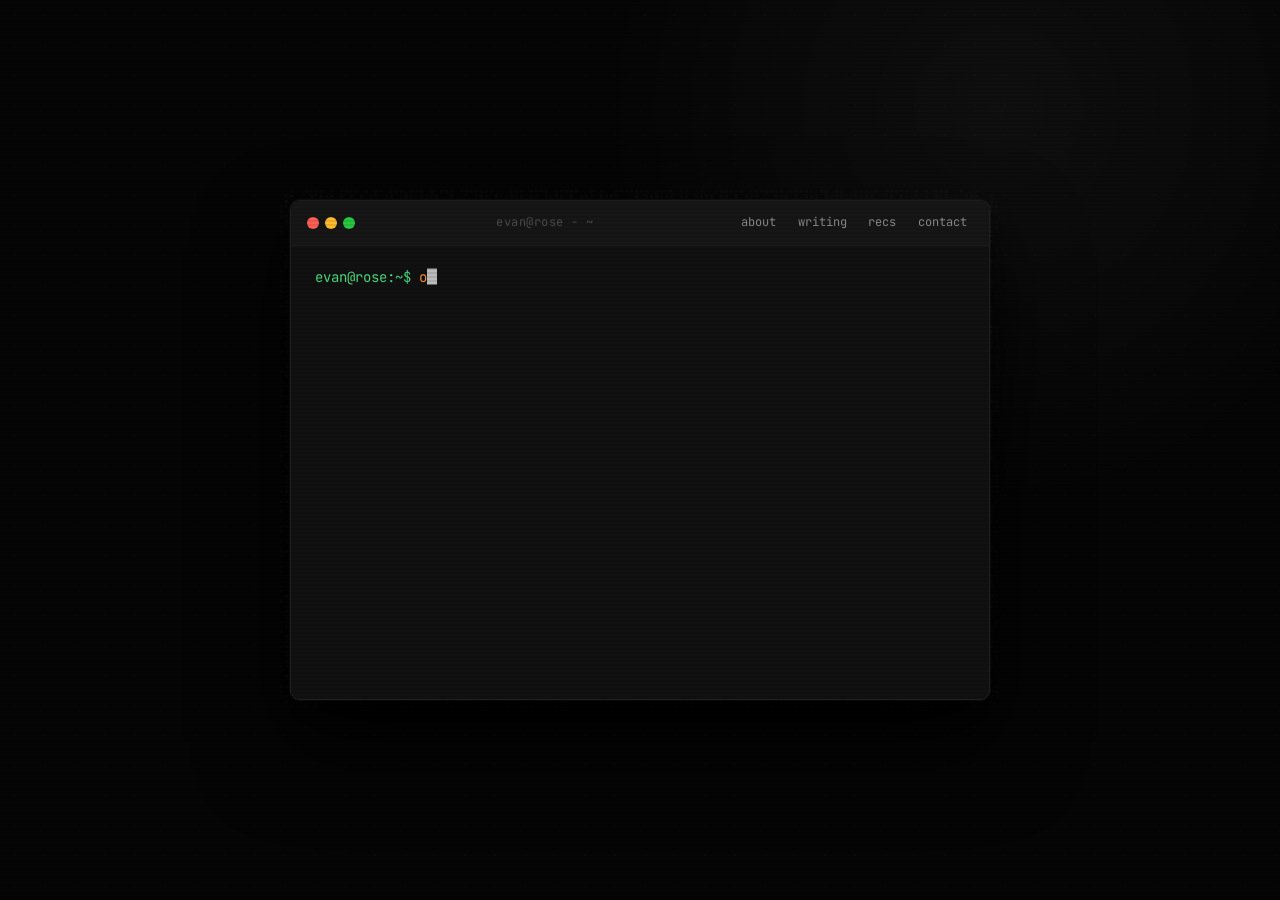
==== index.html @ 9e7da2c3 "Restore writing and add recommendation quote" ====
<!doctype html>
<html lang="en">
<head>
  <meta charset="utf-8">
  <meta name="viewport" content="width=device-width, initial-scale=1">
  <title>Evan Rose</title>
  <meta name="description" content="Evan Rose writes, builds software, thinks about robotics, and shares useful recommendations.">
  <meta name="robots" content="index,follow">
  <link rel="icon" href="data:,">
  <style>
    @import url('https://fonts.googleapis.com/css2?family=JetBrains+Mono:wght@400;500;700&display=swap');

    *, *::before, *::after { box-sizing: border-box; }

    :root {
      color-scheme: dark;
      --bg: #050505;
      --bg-soft: #0d0d0d;
      --fg: #eeeeee;
      --muted: #9a9a9a;
      --quiet: #5e5e5e;
      --line: #242424;
      --green: #4ade80;
      --orange: #fb923c;
      --red: #ff5f57;
      --yellow: #febc2e;
      --terminal-width: min(700px, calc(100vw - 2rem));
      --terminal-height: min(500px, calc(100vh - 3rem));
      --terminal-dock-margin: clamp(1rem, 4vw, 3rem);
      --terminal-dock-width: min(780px, 38vw);
      --terminal-dock-height: min(920px, calc(100vh - clamp(5rem, 8vw, 6rem)));
    }

    html {
      min-height: 100%;
      background: var(--bg);
      color: var(--fg);
      font-family: Inter, ui-sans-serif, system-ui, -apple-system, BlinkMacSystemFont, "Segoe UI", sans-serif;
      font-size: 16px;
      line-height: 1.6;
    }

    body {
      min-height: 100%;
      margin: 0;
      background:
        radial-gradient(circle at 78% 12%, rgba(255,255,255,0.045), transparent 25rem),
        var(--bg);
      overflow-x: hidden;
    }

    body::before {
      content: "";
      position: fixed;
      inset: 0;
      background-image: radial-gradient(circle, rgba(255,255,255,0.04) 1px, transparent 1px);
      background-size: 30px 30px;
      opacity: 0.36;
      pointer-events: none;
      z-index: 0;
    }

    .terminal-ripple-canvas {
      position: fixed;
      inset: 0;
      width: 100vw;
      height: 100vh;
      pointer-events: none;
      z-index: 0;
      opacity: 0.58;
      image-rendering: pixelated;
    }

    body::after {
      content: "";
      position: fixed;
      inset: 0;
      background: repeating-linear-gradient(
        0deg,
        transparent,
        transparent 2px,
        rgba(0,0,0,0.09) 2px,
        rgba(0,0,0,0.09) 4px
      );
      pointer-events: none;
      z-index: 3;
    }

    a {
      color: inherit;
      text-decoration-color: currentColor;
      text-decoration-thickness: 1px;
      text-underline-offset: 0.18em;
    }

    a:hover,
    a:focus-visible {
      color: #ffffff;
      outline: none;
    }

    .site {
      position: relative;
      z-index: 1;
      min-height: 100vh;
      padding: clamp(2rem, 6vw, 5rem);
    }

    .home {
      width: min(860px, calc(100vw - clamp(4rem, 12vw, 10rem)));
      max-width: calc(100vw - var(--terminal-dock-width) - clamp(7rem, 12vw, 12rem));
      opacity: 0;
      transform: translateY(14px);
      transition:
        opacity 900ms ease 760ms,
        transform 900ms cubic-bezier(0.16, 1, 0.3, 1) 760ms;
      pointer-events: none;
    }

    .home.is-visible,
    .is-revealed .home {
      opacity: 1;
      transform: translateY(0);
      pointer-events: auto;
    }

    .identity {
      margin: 0 0 2rem;
      font-size: clamp(2.4rem, 5vw, 4rem);
      font-weight: 400;
      letter-spacing: 0;
      line-height: 1;
    }

    .intro-copy {
      max-width: 48rem;
      margin: 0 0 2.4rem;
      color: #d6d6d6;
      font-size: clamp(1rem, 1.4vw, 1.2rem);
    }

    .home-section {
      margin: 0 0 1.9rem;
    }

    .section-kicker {
      margin: 0 0 0.55rem;
      color: var(--quiet);
      font-family: "JetBrains Mono", "SF Mono", ui-monospace, monospace;
      font-size: 0.84rem;
      letter-spacing: 0;
      text-transform: lowercase;
    }

    .home-list {
      display: grid;
      gap: 0.55rem;
      margin: 0;
      padding: 0;
      list-style: none;
      font-size: clamp(1.1rem, 2vw, 1.55rem);
    }

    .home-list li {
      display: grid;
      grid-template-columns: 5rem minmax(0, 1fr);
      align-items: baseline;
      column-gap: 0.7rem;
    }

    .list-type {
      color: #dcdcdc;
      font-family: "JetBrains Mono", "SF Mono", ui-monospace, monospace;
      font-size: 0.9em;
      white-space: nowrap;
    }

    .home-list a,
    .list-copy {
      width: fit-content;
      max-width: 100%;
      overflow-wrap: anywhere;
    }

    .list-copy {
      color: #e4e4e4;
    }

    .list-quote {
      grid-column: 2;
      max-width: 38rem;
      margin: 0.15rem 0 0;
      color: var(--muted);
      font-size: 0.72em;
      line-height: 1.45;
    }

    .socials {
      display: flex;
      flex-wrap: wrap;
      align-items: center;
      gap: 1.2rem;
      margin-top: 1.5rem;
      color: #e2e2e2;
      font-family: "JetBrains Mono", "SF Mono", ui-monospace, monospace;
      font-size: 0.95rem;
    }

    .email-reveal {
      position: relative;
      display: inline-flex;
      align-items: center;
    }

    .email-trigger {
      appearance: none;
      padding: 0;
      border: 0;
      background: transparent;
      color: inherit;
      cursor: pointer;
      font: inherit;
      text-decoration-line: underline;
      text-decoration-color: currentColor;
      text-decoration-thickness: 1px;
      text-underline-offset: 0.18em;
    }

    .email-trigger:hover,
    .email-trigger:focus-visible {
      color: #ffffff;
      outline: none;
    }

    .email-box {
      position: absolute;
      top: calc(100% + 0.48rem);
      left: 0;
      z-index: 4;
      width: max-content;
      max-width: calc(100vw - 2rem);
      padding: 0.32rem 0.48rem;
      border: 1px solid rgba(255,255,255,0.16);
      border-radius: 6px;
      background: rgba(17,17,17,0.96);
      box-shadow: 0 12px 28px rgba(0,0,0,0.34);
      color: #eeeeee;
      font-size: 0.86rem;
      line-height: 1.3;
      opacity: 0;
      pointer-events: none;
      transform: translateY(-4px) scale(0.98);
      transform-origin: top left;
      transition:
        opacity 180ms ease,
        transform 180ms cubic-bezier(0.16, 1, 0.3, 1);
    }

    .email-box.is-visible {
      opacity: 1;
      pointer-events: auto;
      transform: translateY(0) scale(1);
    }

    .terminal {
      position: fixed;
      z-index: 2;
      top: 50%;
      left: 50%;
      width: var(--terminal-width);
      height: var(--terminal-height);
      display: flex;
      flex-direction: column;
      background: #111111;
      border: 1px solid #1f1f1f;
      border-radius: 10px;
      overflow: hidden;
      box-shadow:
        0 0 0 1px rgba(255,255,255,0.035),
        0 44px 90px rgba(0,0,0,0.78),
        0 16px 34px rgba(0,0,0,0.45);
      font-family: "JetBrains Mono", "SF Mono", ui-monospace, monospace;
      font-size: 14px;
      line-height: 1.65;
      transform: translate(-50%, -50%) scale(1);
      opacity: 1;
      transition:
        top 1200ms cubic-bezier(0.16, 1, 0.3, 1),
        left 1200ms cubic-bezier(0.16, 1, 0.3, 1),
        width 1200ms cubic-bezier(0.16, 1, 0.3, 1),
        height 1200ms cubic-bezier(0.16, 1, 0.3, 1),
        opacity 1200ms ease,
        transform 1200ms cubic-bezier(0.16, 1, 0.3, 1),
        box-shadow 1200ms ease,
        background 1200ms ease;
      animation: appear 550ms cubic-bezier(0.16, 1, 0.3, 1) both;
    }

    .terminal.is-docked,
    .is-revealed .terminal {
      top: var(--terminal-dock-margin);
      left: calc(100vw - var(--terminal-dock-margin) - var(--terminal-dock-width));
      width: var(--terminal-dock-width);
      height: var(--terminal-dock-height);
      background: rgba(17, 17, 17, 0.58);
      box-shadow:
        0 0 0 1px rgba(255,255,255,0.02),
        0 20px 58px rgba(0,0,0,0.52);
      opacity: 0.52;
      transform: translate(0, 0) scale(1);
      backdrop-filter: blur(6px);
      animation: none;
    }

    .terminal.is-docked:hover,
    .terminal.is-docked:focus-within,
    .terminal.is-resizing,
    .is-revealed .terminal:hover,
    .is-revealed .terminal:focus-within {
      opacity: 0.96;
      background: rgba(17, 17, 17, 0.92);
    }

    .terminal.is-resizing {
      user-select: none;
      transition: none;
    }

    @keyframes appear {
      from { opacity: 0; transform: translate(-50%, calc(-50% + 18px)) scale(0.985); }
      to { opacity: 1; transform: translate(-50%, -50%) scale(1); }
    }

    .titlebar {
      display: flex;
      align-items: center;
      gap: 6px;
      padding: 0.7rem 1rem;
      background: #161616;
      border-bottom: 1px solid #202020;
      flex-shrink: 0;
    }

    .dot { width: 12px; height: 12px; border-radius: 50%; }
    .dot.r { background: var(--red); }
    .dot.y { background: var(--yellow); }
    .dot.g { background: #28c840; }

    .titlebar-label {
      flex: 1;
      text-align: center;
      color: #4d4d4d;
      font-size: 12px;
      letter-spacing: 0.04em;
    }

    .titlebar-links {
      display: flex;
      gap: 0.6rem;
      font-size: 12px;
    }

    .titlebar-links button,
    .command-chip {
      color: #8c8c8c;
      background: none;
      border: none;
      border-radius: 0;
      font: inherit;
      cursor: pointer;
    }

    .titlebar-links button:hover,
    .titlebar-links button:focus-visible,
    .command-chip:hover,
    .command-chip:focus-visible {
      color: #f0f0f0;
      outline: none;
    }

    .body {
      flex: 1;
      overflow-y: auto;
      padding: 1.25rem 1.5rem 0.25rem;
      scrollbar-width: thin;
      scrollbar-color: #2a2a2a transparent;
    }

    .body::-webkit-scrollbar { width: 3px; }
    .body::-webkit-scrollbar-track { background: transparent; }
    .body::-webkit-scrollbar-thumb { background: #2a2a2a; border-radius: 2px; }

    .line {
      display: flex;
      flex-wrap: wrap;
      align-items: baseline;
      gap: 0 0.5rem;
      min-height: 1.65em;
      animation: fadeIn 200ms ease both;
    }

    @keyframes fadeIn {
      from { opacity: 0; }
      to { opacity: 1; }
    }

    .spacer { height: 0.6rem; }

    .p { color: var(--green); flex-shrink: 0; user-select: none; }
    .c { color: var(--orange); }
    .o { color: #d4d4d4; width: 100%; }
    .e { color: #f87171; width: 100%; }

    .o a { color: #93c5fd; text-decoration: none; }
    .o a:hover,
    .o a:focus-visible { text-decoration: underline; }

    .chips {
      display: flex;
      flex-wrap: wrap;
      gap: 0.45rem;
      padding: 0.15rem 0 0.25rem;
    }

    .command-chip {
      color: #d4d4d4;
      border: 1px solid #2a2a2a;
      border-radius: 999px;
      padding: 0.18rem 0.55rem;
      background: #151515;
    }

    .command-chip::before {
      content: "$ ";
      color: var(--green);
    }

    .command-chip:hover,
    .command-chip:focus-visible {
      border-color: #3d3d3d;
      background: #1a1a1a;
    }

    .input-row {
      display: flex;
      align-items: center;
      gap: 0.5rem;
      padding: 0.5rem 1.5rem 1.25rem;
      flex-shrink: 0;
    }

    .input-ps1 { color: var(--green); user-select: none; flex-shrink: 0; }

    .input-row input {
      min-width: 0;
      flex: 1;
      background: none;
      border: none;
      outline: none;
      color: #d4d4d4;
      font: inherit;
      caret-color: #d4d4d4;
    }

    .is-typing-intro .input-row {
      visibility: hidden;
    }

    .intro-command,
    .intro-output-line {
      gap: 0;
    }

    .intro-command .p {
      margin-right: 0.5rem;
    }

    .intro-line-content {
      width: auto;
    }

    .terminal-caret {
      display: inline-block;
      width: 0.7em;
      height: 1.15em;
      background: #d4d4d4;
      opacity: 0.88;
      animation: caretPulse 950ms steps(1) infinite;
      flex-shrink: 0;
      transform: translateY(0.18em);
    }

    .intro-command.is-submitted .terminal-caret,
    .intro-output-line.is-submitted .terminal-caret {
      display: none;
    }

    @keyframes caretPulse {
      50% { opacity: 0.25; }
    }

    .resize-handle {
      position: absolute;
      z-index: 4;
      display: none;
      touch-action: none;
    }

    .terminal.is-docked .resize-handle {
      display: block;
    }

    .resize-handle-bl {
      left: 0;
      bottom: 0;
      width: 22px;
      height: 22px;
      cursor: nesw-resize;
    }

    .resize-handle-bl::after {
      content: "";
      position: absolute;
      left: 6px;
      bottom: 6px;
      width: 10px;
      height: 10px;
      border-left: 1px solid rgba(255,255,255,0.42);
      border-bottom: 1px solid rgba(255,255,255,0.42);
    }

    .resize-handle-b {
      left: 22px;
      right: 22px;
      bottom: 0;
      height: 16px;
      cursor: ns-resize;
    }

    .resize-handle-b::after {
      content: "";
      position: absolute;
      left: 50%;
      bottom: 6px;
      width: 32px;
      height: 1px;
      background: rgba(255,255,255,0.34);
      transform: translateX(-50%);
    }

    @media (max-width: 980px) {
      .site {
        padding: 1.6rem;
      }

      .home {
        width: min(720px, 100%);
        max-width: none;
        padding-top: min(360px, 46vh);
      }

      .terminal.is-docked,
      .is-revealed .terminal {
        top: 0.8rem;
        left: 0.8rem;
        width: calc(100vw - 1.6rem);
        height: min(310px, 42vh);
      }

      .resize-handle-bl {
        display: none !important;
      }
    }

    @media (max-width: 560px) {
      html { font-size: 15px; }

      .site {
        padding: 1rem;
      }

      .home {
        padding-top: min(330px, 45vh);
      }

      .identity {
        font-size: 2.6rem;
        margin-bottom: 1.5rem;
      }

      .intro-copy {
        margin-bottom: 1.6rem;
      }

      .home-list {
        gap: 0.75rem;
        font-size: 1.15rem;
      }

      .home-list li {
        grid-template-columns: 4.2rem minmax(0, 1fr);
      }

      .terminal {
        width: calc(100vw - 1rem);
        height: min(500px, calc(100vh - 2rem));
        font-size: 13px;
      }

      .terminal.is-docked,
      .is-revealed .terminal {
        top: 0.5rem;
        left: 0.5rem;
        width: calc(100vw - 1rem);
        height: min(290px, 42vh);
        opacity: 0.68;
      }

      .titlebar {
        padding: 0.65rem 0.8rem;
      }

      .titlebar-label {
        display: none;
      }

      .titlebar-links {
        margin-left: auto;
      }

      .body {
        padding: 1rem 1rem 0.25rem;
      }

      .input-row {
        padding: 0.5rem 1rem 1rem;
      }

      .resize-handle-bl {
        display: none !important;
      }
    }

    @media (prefers-reduced-motion: reduce) {
      *,
      *::before,
      *::after {
        animation-duration: 1ms !important;
        scroll-behavior: auto !important;
        transition-duration: 1ms !important;
        transition-delay: 0ms !important;
      }

      .terminal-caret {
        animation: none !important;
      }
    }
  </style>
</head>
<body>
  <canvas class="terminal-ripple-canvas" id="terminal-ripple-canvas" aria-hidden="true"></canvas>

  <main class="site" aria-label="Evan Rose homepage">
    <section class="home" aria-labelledby="name">
      <h1 class="identity" id="name">Evan Rose</h1>
      <p class="intro-copy">
        I build software, think about general purpose robotics, write essays, and keep
        track of ambitious technology worth understanding.
      </p>

      <section class="home-section" aria-labelledby="essays-heading">
        <h2 class="section-kicker" id="essays-heading">essays</h2>
        <ol class="home-list" aria-label="Essays">
          <li>
            <span class="list-type">soon</span>
            <a href="writing/">First essay coming soon.</a>
          </li>
        </ol>
      </section>

      <section class="home-section" aria-labelledby="recommendations-heading">
        <h2 class="section-kicker" id="recommendations-heading">recommendations</h2>
        <ol class="home-list" aria-label="Recommendations">
          <li>
            <span class="list-type">watch</span>
            <span>
              <a href="https://www.youtube.com/watch?v=0HqUYpGQIfs" target="_blank" rel="noopener">Emergent Complexity</a>
            </span>
            <blockquote class="list-quote">"If you wish to make an apple pie from scratch, you must first invent the universe."</blockquote>
          </li>
        </ol>
      </section>

      <nav class="socials" aria-label="Links">
        <span class="email-reveal">
          <button class="email-trigger" type="button" aria-expanded="false" aria-controls="email-box">email</button>
          <span class="email-box" id="email-box" role="status">[first name]rose@ucla.edu</span>
        </span>
        <a href="https://x.com/evanr0se" target="_blank" rel="noopener">x</a>
        <a href="https://www.linkedin.com/in/evanucla/" target="_blank" rel="noopener">linkedin</a>
      </nav>
    </section>
  </main>

  <aside class="terminal" aria-label="interactive terminal">
    <div class="titlebar">
      <span class="dot r"></span>
      <span class="dot y"></span>
      <span class="dot g"></span>
      <span class="titlebar-label">evan@rose - ~</span>
      <span class="titlebar-links" aria-label="quick commands">
        <button type="button" data-cmd="about">about</button>
        <button type="button" data-cmd="writing">writing</button>
        <button type="button" data-cmd="recs">recs</button>
        <button type="button" data-cmd="contact">contact</button>
      </span>
    </div>
    <div class="body" id="body">
      <div id="output"></div>
    </div>
    <div class="input-row">
      <span class="input-ps1">evan@rose:~$</span>
      <input id="input" type="text" autocomplete="off" spellcheck="false" autofocus>
    </div>
    <div class="resize-handle resize-handle-bl" aria-hidden="true"></div>
    <div class="resize-handle resize-handle-b" aria-hidden="true"></div>
  </aside>

  <script>
  (function () {
    const terminal = document.querySelector('.terminal');
    const rippleCanvas = document.getElementById('terminal-ripple-canvas');
    const rippleContext = rippleCanvas && rippleCanvas.getContext ? rippleCanvas.getContext('2d') : null;
    const home = document.querySelector('.home');
    const emailTrigger = document.querySelector('.email-trigger');
    const emailBox = document.getElementById('email-box');
    const out = document.getElementById('output');
    const input = document.getElementById('input');
    const body = document.getElementById('body');
    const resizeHandles = Array.from(document.querySelectorAll('.resize-handle'));
    const PS1 = 'evan@rose:~$';
    const motionQuery = matchMedia('(prefers-reduced-motion: reduce)');
    const INTRO_SKIP_STORAGE_KEY = 'evanrose:intro-seen-until';
    const INTRO_SKIP_DURATION = 5 * 60 * 1000;
    const INTRO_TIMING = {
      startDelay: 950,
      commandKeyMin: 120,
      commandKeyMax: 210,
      eraseKeyMin: 35,
      eraseKeyMax: 75,
      afterGreeting: 460,
      afterErase: 180,
      afterCommand: 520,
      lineHold: 170,
      afterOutput: 3000,
      dockDuration: 4200
    };
    const DESKTOP_DOCK_WIDTH_MAX = 780;
    const DESKTOP_DOCK_WIDTH_RATIO = 0.38;
    const DESKTOP_DOCK_HEIGHT_MAX = 920;
    let revealed = false;
    let dockSizeOverride = null;
    let activeResize = null;
    let resizeFrame = 0;
    let rippleFrame = 0;

    function readIntroSkipExpiry() {
      try {
        return Number(localStorage.getItem(INTRO_SKIP_STORAGE_KEY)) || 0;
      } catch {
        return 0;
      }
    }

    function clearIntroSkipExpiry() {
      try {
        localStorage.removeItem(INTRO_SKIP_STORAGE_KEY);
      } catch {}
    }

    function shouldSkipStartupIntro() {
      const expiresAt = readIntroSkipExpiry();
      if (!expiresAt) return false;
      if (expiresAt > Date.now()) return true;
      clearIntroSkipExpiry();
      return false;
    }

    function markStartupIntroSeen() {
      try {
        localStorage.setItem(INTRO_SKIP_STORAGE_KEY, String(Date.now() + INTRO_SKIP_DURATION));
      } catch {}
    }

    function revealSite() {
      if (revealed) return;
      revealed = true;
      animateReveal();
    }

    function setEmailBoxVisible(isVisible) {
      if (!emailTrigger || !emailBox) return;
      emailTrigger.setAttribute('aria-expanded', String(isVisible));
      emailBox.classList.toggle('is-visible', isVisible);
    }

    function toggleEmailBox() {
      if (!emailTrigger) return;
      setEmailBoxVisible(emailTrigger.getAttribute('aria-expanded') !== 'true');
    }

    function prefersReducedMotion() {
      return motionQuery.matches;
    }

    function setStartupIntroActive(isActive) {
      document.body.classList.toggle('is-typing-intro', isActive);
      input.readOnly = isActive;
    }

    function resizeRippleCanvas() {
      if (!rippleContext) return null;

      const width = Math.max(1, Math.ceil(window.innerWidth || document.documentElement.clientWidth || 1));
      const height = Math.max(1, Math.ceil(window.innerHeight || document.documentElement.clientHeight || 1));
      const ratio = Math.min(window.devicePixelRatio || 1, 2);
      const scaledWidth = Math.ceil(width * ratio);
      const scaledHeight = Math.ceil(height * ratio);

      if (rippleCanvas.width !== scaledWidth || rippleCanvas.height !== scaledHeight) {
        rippleCanvas.width = scaledWidth;
        rippleCanvas.height = scaledHeight;
        rippleCanvas.style.width = `${width}px`;
        rippleCanvas.style.height = `${height}px`;
      }

      rippleContext.setTransform(ratio, 0, 0, ratio, 0, 0);
      return { width, height };
    }

    function distanceFromTerminalEdge(x, y, rect) {
      const dx = x < rect.left ? rect.left - x : x > rect.right ? x - rect.right : 0;
      const dy = y < rect.top ? rect.top - y : y > rect.bottom ? y - rect.bottom : 0;
      return Math.hypot(dx, dy);
    }

    function fract(value) {
      return value - Math.floor(value);
    }

    function glitchNoise(x, y, tick) {
      return fract(Math.sin(x * 12.9898 + y * 78.233 + tick * 19.19) * 43758.5453);
    }

    function drawTerminalRipple(now) {
      const size = resizeRippleCanvas();
      if (!size) return;

      const { width, height } = size;
      const rect = terminal.getBoundingClientRect();
      const pixel = width <= 560 ? 4 : 5;
      const reach = Math.min(42, Math.max(24, Math.min(rect.width, rect.height) * 0.105));
      const tick = prefersReducedMotion() ? 0 : Math.floor(now / 900);
      const minX = Math.max(0, Math.floor((rect.left - reach) / pixel) * pixel);
      const maxX = Math.min(width, Math.ceil((rect.right + reach) / pixel) * pixel);
      const minY = Math.max(0, Math.floor((rect.top - reach) / pixel) * pixel);
      const maxY = Math.min(height, Math.ceil((rect.bottom + reach) / pixel) * pixel);

      rippleContext.clearRect(0, 0, width, height);

      for (let y = minY; y < maxY; y += pixel) {
        for (let x = minX; x < maxX; x += pixel) {
          const cx = x + pixel / 2;
          const cy = y + pixel / 2;
          const isInsideTerminal =
            cx >= rect.left && cx <= rect.right && cy >= rect.top && cy <= rect.bottom;

          if (isInsideTerminal) continue;

          const distance = distanceFromTerminalEdge(cx, cy, rect);
          if (distance > reach) continue;

          const cellX = Math.floor(x / pixel);
          const cellY = Math.floor(y / pixel);
          const band = Math.floor(distance / (pixel * 1.55));
          const brokenEdge = glitchNoise(cellX, cellY, tick);
          const shimmer = glitchNoise(cellY, cellX, tick + band);
          const isFineBand = band === 0 || (band === 2 && brokenEdge > 0.56) || (band === 4 && brokenEdge > 0.82);

          if (!isFineBand || shimmer < 0.34) continue;

          const fade = Math.pow(1 - distance / reach, 2.5);
          const edgeLift = band === 0 ? 0.028 : 0.014;
          const alpha = fade * (edgeLift + shimmer * 0.034);

          if (alpha < 0.012) continue;

          rippleContext.fillStyle = `rgba(255, 255, 255, ${alpha})`;
          rippleContext.fillRect(x, y, Math.max(1, pixel - 2), Math.max(1, pixel - 2));
        }
      }
    }

    function renderTerminalRipple(now) {
      drawTerminalRipple(now || 0);
      if (!prefersReducedMotion()) {
        rippleFrame = setTimeout(() => {
          requestAnimationFrame(renderTerminalRipple);
        }, 260);
      }
    }

    function startTerminalRipple() {
      if (!rippleContext || rippleFrame) return;
      drawTerminalRipple(0);

      if (!prefersReducedMotion()) {
        rippleFrame = requestAnimationFrame(renderTerminalRipple);
      }
    }

    function wait(ms) {
      return new Promise(resolve => setTimeout(resolve, prefersReducedMotion() ? 0 : ms));
    }

    function randomBetween(min, max) {
      return min + Math.random() * (max - min);
    }

    function clamp(value, min, max) {
      return Math.min(Math.max(value, min), max);
    }

    function easeInOutCubic(t) {
      return t < 0.5
        ? 4 * t * t * t
        : 1 - Math.pow(-2 * t + 2, 3) / 2;
    }

    function getDockMargin() {
      const rem = parseFloat(getComputedStyle(document.documentElement).fontSize);
      if (matchMedia('(max-width: 560px)').matches) return 0.5 * rem;
      if (matchMedia('(max-width: 980px)').matches) return 0.8 * rem;
      return Math.min(Math.max(window.innerWidth * 0.04, rem), 3 * rem);
    }

    function getDockConstraints() {
      const margin = getDockMargin();
      const maxWidth = Math.max(220, window.innerWidth - margin * 2);
      const maxHeight = Math.max(180, window.innerHeight - margin * 2);
      return {
        margin,
        maxWidth,
        maxHeight,
        minWidth: Math.min(300, maxWidth),
        minHeight: Math.min(180, maxHeight),
        isNarrow: matchMedia('(max-width: 560px)').matches,
        isTablet: matchMedia('(max-width: 980px)').matches
      };
    }

    function getDockTarget() {
      const constraints = getDockConstraints();
      const { margin, isNarrow, isTablet } = constraints;
      let target;

      if (isNarrow) {
        target = {
          top: margin,
          left: margin,
          width: window.innerWidth - margin * 2,
          height: Math.min(290, window.innerHeight * 0.42),
          opacity: 0.68
        };
      } else if (isTablet) {
        target = {
          top: margin,
          left: margin,
          width: window.innerWidth - margin * 2,
          height: Math.min(310, window.innerHeight * 0.42),
          opacity: 0.58
        };
      } else {
        const width = Math.min(
          DESKTOP_DOCK_WIDTH_MAX,
          window.innerWidth * DESKTOP_DOCK_WIDTH_RATIO,
          constraints.maxWidth
        );
        target = {
          top: margin,
          left: window.innerWidth - margin - width,
          width,
          height: Math.min(DESKTOP_DOCK_HEIGHT_MAX, constraints.maxHeight),
          opacity: 0.52
        };
      }

      if (dockSizeOverride && revealed) {
        target.height = clamp(dockSizeOverride.height || target.height, constraints.minHeight, constraints.maxHeight);

        if (isTablet || isNarrow) {
          target.left = margin;
          target.width = window.innerWidth - margin * 2;
        } else {
          const right = window.innerWidth - margin;
          target.width = clamp(dockSizeOverride.width || target.width, constraints.minWidth, constraints.maxWidth);
          target.left = right - target.width;
        }
      }

      return target;
    }

    function revealSiteImmediately() {
      if (revealed) return;
      revealed = true;

      document.body.classList.add('is-revealed');
      home.classList.add('is-visible');
      terminal.classList.add('is-docked');
      body.scrollTop = 0;

      terminal.style.animation = 'none';
      terminal.style.transition = 'none';
      terminal.style.transform = 'translate(0, 0) scale(1)';
      terminal.style.background = 'rgba(17, 17, 17, 0.58)';

      home.style.transition = 'none';
      home.style.opacity = '1';
      home.style.transform = 'translateY(0)';
      home.style.pointerEvents = 'auto';

      applyDockRect(getDockTarget());
      setStartupIntroActive(false);
    }

    function applyDockRect(rect) {
      terminal.style.top = `${rect.top}px`;
      terminal.style.left = `${rect.left}px`;
      terminal.style.width = `${rect.width}px`;
      terminal.style.height = `${rect.height}px`;
      terminal.style.opacity = `${rect.opacity}`;
      updateHomeOffset(rect);
      drawTerminalRipple(performance.now ? performance.now() : 0);
    }

    function updateHomeOffset(rect) {
      const constraints = getDockConstraints();
      if (!revealed || (!constraints.isTablet && !constraints.isNarrow)) {
        home.style.paddingTop = '';
        return;
      }

      const baseOffset = constraints.isNarrow
        ? Math.min(330, window.innerHeight * 0.45)
        : Math.min(360, window.innerHeight * 0.46);
      const terminalOffset = rect.top + rect.height + 28;
      home.style.paddingTop = `${Math.max(baseOffset, terminalOffset)}px`;
    }

    function animateReveal() {
      const start = terminal.getBoundingClientRect();
      const target = getDockTarget();
      const duration = prefersReducedMotion() ? 1 : INTRO_TIMING.dockDuration;

      document.body.classList.add('is-revealed');
      home.classList.add('is-visible');
      terminal.classList.add('is-docked');
      body.scrollTop = 0;

      terminal.style.animation = 'none';
      terminal.style.transition = 'none';
      terminal.style.top = `${start.top}px`;
      terminal.style.left = `${start.left}px`;
      terminal.style.width = `${start.width}px`;
      terminal.style.height = `${start.height}px`;
      terminal.style.transform = 'translate(0, 0) scale(1)';
      terminal.style.opacity = '1';

      home.style.transition = 'none';
      home.style.opacity = '0';
      home.style.transform = 'translateY(14px)';
      home.style.pointerEvents = 'auto';

      const startedAt = performance.now();
      function frame(now) {
        const progress = Math.min((now - startedAt) / duration, 1);
        const eased = easeInOutCubic(progress);
        const revealProgress = Math.max(0, (progress - 0.38) / 0.62);

        terminal.style.top = `${start.top + (target.top - start.top) * eased}px`;
        terminal.style.left = `${start.left + (target.left - start.left) * eased}px`;
        terminal.style.width = `${start.width + (target.width - start.width) * eased}px`;
        terminal.style.height = `${start.height + (target.height - start.height) * eased}px`;
        terminal.style.opacity = `${1 + (target.opacity - 1) * eased}`;
        terminal.style.background = `rgba(17, 17, 17, ${0.94 + (0.58 - 0.94) * eased})`;
        terminal.style.boxShadow = `0 0 0 1px rgba(255,255,255,0.02), 0 ${44 + (20 - 44) * eased}px ${90 + (58 - 90) * eased}px rgba(0,0,0,${0.78 + (0.52 - 0.78) * eased})`;
        updateHomeOffset({
          top: start.top + (target.top - start.top) * eased,
          height: start.height + (target.height - start.height) * eased
        });

        home.style.opacity = `${revealProgress}`;
        home.style.transform = `translateY(${14 * (1 - revealProgress)}px)`;

        if (progress < 1) {
          requestAnimationFrame(frame);
        } else {
          applyDockRect(target);
          terminal.style.background = 'rgba(17, 17, 17, 0.58)';
          home.style.opacity = '1';
          home.style.transform = 'translateY(0)';
          setStartupIntroActive(false);
        }
      }

      requestAnimationFrame(frame);
    }

    function setDockSize(width, height) {
      const constraints = getDockConstraints();
      dockSizeOverride = {
        width: clamp(width, constraints.minWidth, constraints.maxWidth),
        height: clamp(height, constraints.minHeight, constraints.maxHeight)
      };
      const target = getDockTarget();
      applyDockRect(target);
      terminal.style.background = 'rgba(17, 17, 17, 0.58)';
    }

    function resizeDockedTerminal(clientX, clientY) {
      if (!activeResize) return;

      const constraints = getDockConstraints();
      const dx = clientX - activeResize.startX;
      const dy = clientY - activeResize.startY;
      let width = activeResize.startWidth;
      let height = clamp(activeResize.startHeight + dy, constraints.minHeight, constraints.maxHeight);
      let left = activeResize.startLeft;

      if (activeResize.edge === 'bl' && !constraints.isTablet && !constraints.isNarrow) {
        width = clamp(activeResize.startWidth - dx, constraints.minWidth, constraints.maxWidth);
        left = activeResize.startRight - width;
      }

      dockSizeOverride = { width, height };
      terminal.style.top = `${activeResize.startTop}px`;
      terminal.style.left = `${left}px`;
      terminal.style.width = `${width}px`;
      terminal.style.height = `${height}px`;
      terminal.style.opacity = '0.96';
      terminal.style.background = 'rgba(17, 17, 17, 0.92)';
      updateHomeOffset({ top: activeResize.startTop, height });
      drawTerminalRipple(performance.now ? performance.now() : 0);
    }

    function startResize(e) {
      if (!revealed || !terminal.classList.contains('is-docked')) return;

      const rect = terminal.getBoundingClientRect();
      activeResize = {
        edge: e.currentTarget.classList.contains('resize-handle-bl') ? 'bl' : 'b',
        startX: e.clientX,
        startY: e.clientY,
        startTop: rect.top,
        startLeft: rect.left,
        startRight: rect.right,
        startWidth: rect.width,
        startHeight: rect.height
      };

      terminal.classList.add('is-resizing');
      terminal.style.opacity = '0.96';
      terminal.style.background = 'rgba(17, 17, 17, 0.92)';
      if (e.currentTarget.setPointerCapture) e.currentTarget.setPointerCapture(e.pointerId);
      e.preventDefault();
    }

    function moveResize(e) {
      if (!activeResize) return;
      resizeDockedTerminal(e.clientX, e.clientY);
    }

    function endResize() {
      if (!activeResize) return;
      activeResize = null;
      terminal.classList.remove('is-resizing');
      const target = getDockTarget();
      applyDockRect(target);
      terminal.style.background = 'rgba(17, 17, 17, 0.58)';
      input.focus();
    }

    function resizeWithKeyboard(key, shiftKey) {
      if (!revealed || !terminal.classList.contains('is-docked')) return false;

      const constraints = getDockConstraints();
      const rect = terminal.getBoundingClientRect();
      const step = shiftKey ? 48 : 24;
      let width = rect.width;
      let height = rect.height;

      if (key === 'ArrowUp') height -= step;
      if (key === 'ArrowDown') height += step;
      if (!constraints.isTablet && !constraints.isNarrow) {
        if (key === 'ArrowLeft') width += step;
        if (key === 'ArrowRight') width -= step;
      }

      setDockSize(width, height);
      return true;
    }

    function scheduleDockReapply() {
      if (!revealed || !terminal.classList.contains('is-docked')) return;
      cancelAnimationFrame(resizeFrame);
      resizeFrame = requestAnimationFrame(() => {
        const target = getDockTarget();
        applyDockRect(target);
        terminal.style.background = 'rgba(17, 17, 17, 0.58)';
      });
    }

    function esc(s) {
      const d = document.createElement('div');
      d.textContent = s;
      return d.innerHTML;
    }

    function line(prompt, cmd, content, cls) {
      const el = document.createElement('div');
      el.className = 'line';
      let h = '';
      if (prompt) h += `<span class="p">${esc(prompt)}</span>`;
      if (cmd) h += `<span class="c">${esc(cmd)}</span>`;
      if (content) h += `<span class="${cls || 'o'}">${content}</span>`;
      el.innerHTML = h;
      out.appendChild(el);
      body.scrollTop = body.scrollHeight;
    }

    function print(html, cls) { line(null, null, html, cls); }
    function space() {
      const e = document.createElement('div');
      e.className = 'spacer';
      out.appendChild(e);
    }

    function createIntroTypingLine(prompt) {
      const el = document.createElement('div');
      el.className = prompt ? 'line intro-command' : 'line intro-output-line';

      if (prompt) {
        const promptEl = document.createElement('span');
        promptEl.className = 'p';
        promptEl.textContent = prompt;
        el.appendChild(promptEl);
      }

      const textEl = document.createElement('span');
      textEl.className = prompt ? 'c intro-command-text' : 'o intro-line-content';
      textEl.textContent = '';

      const caretEl = document.createElement('span');
      caretEl.className = 'terminal-caret';

      el.appendChild(textEl);
      el.appendChild(caretEl);
      out.appendChild(el);
      body.scrollTop = body.scrollHeight;

      return { el, textEl };
    }

    const suggestions = [
      ['about', 'who i am'],
      ['writing', 'essays and notes'],
      ['recs', 'things i recommend'],
      ['work', 'things i have built and worked on'],
      ['projects', 'current interests and project directions'],
      ['why', 'why general purpose robotics'],
      ['contact', 'get in touch'],
      ['links', 'around the web']
    ];

    const writings = [];

    const recommendations = [
      [
        'watch',
        'Emergent Complexity',
        'https://www.youtube.com/watch?v=0HqUYpGQIfs',
        'Emergent Garden',
        'If you wish to make an apple pie from scratch, you must first invent the universe.'
      ]
    ];

    const introAboutSteps = [
      { kind: 'space' },
      { text: 'who', html: '<span class="c">who</span>' },
      {
        text: "i'm evan rose, a builder interested in systems that make",
        html: "i'm evan rose, a builder interested in systems that make"
      },
      {
        text: 'ambitious technology easier to understand, use, and trust.',
        html: 'ambitious technology easier to understand, use, and trust.'
      },
      { kind: 'space' },
      { text: 'recently', html: '<span class="c">recently</span>' },
      {
        text: 'i worked on build ai this summer.',
        html: 'i worked on <a href="https://www.build.ai/" target="_blank" rel="noopener">build ai</a> this summer.'
      },
      { kind: 'space' },
      { text: 'direction', html: '<span class="c">direction</span>' },
      {
        text: 'i think humanity now faces one of its most important projects:',
        html: 'i think humanity now faces one of its most important projects:'
      },
      {
        text: 'general purpose robotics.',
        html: '<span class="c">general purpose robotics.</span>'
      }
    ];

    function commandList(items) {
      space();
      print('type the following commands in the terminal to learn more about me!');
      items.forEach(([name, desc]) => {
        print(`  <span class="c">${name}</span>${' '.repeat(Math.max(1, 10 - name.length))}${desc}`);
      });
      space();
    }

    function chips(items) {
      const el = document.createElement('div');
      el.className = 'chips';
      items.forEach(([name]) => {
        const b = document.createElement('button');
        b.type = 'button';
        b.className = 'command-chip';
        b.dataset.cmd = name;
        b.textContent = name;
        el.appendChild(b);
      });
      out.appendChild(el);
      body.scrollTop = body.scrollHeight;
    }

    function printRecommendations() {
      space();
      print('<span class="c">recommendations</span>');
      recommendations.forEach(([type, title, href, creator, quote]) => {
        print(`${type}  <a href="${href}" target="_blank" rel="noopener">${title}</a>${creator ? ` - ${creator}` : ''}`);
        if (quote) print(`       "${esc(quote)}"`);
      });
      space();
    }

    function printWriting() {
      space();
      print('<span class="c">writing</span>');
      if (writings.length === 0) {
        print('first essay coming soon at <a href="writing/">/writing/</a>.');
      }
      writings.forEach(([date, title, href]) => {
        print(`${date}  <a href="${href}">${title}</a>`);
      });
      space();
    }

    const cmds = {
      help() {
        print('commands:');
        suggestions.forEach(([name, desc]) => {
          print(`  <span class="c">${name}</span>${' '.repeat(Math.max(1, 10 - name.length))}${desc}`);
        });
        print('  <span class="c">clear</span>     clear terminal');
        print('  <span class="c">help</span>      this message');
        space();
      },
      about() {
        space();
        print('<span class="c">who</span>');
        print("i'm evan rose, a builder interested in systems that make");
        print('ambitious technology easier to understand, use, and trust.');
        space();
        print('<span class="c">recently</span>');
        print('i worked on <a href="https://www.build.ai/" target="_blank" rel="noopener">build ai</a> this summer.');
        print('i like careful implementation, deliberate product design,');
        print('and teams that can turn hard ideas into working artifacts.');
        space();
        print('<span class="c">direction</span>');
        print('i think humanity now faces one of its most important projects:');
        print('<span class="c">general purpose robotics.</span>');
        commandList(suggestions.slice(1, 7));
        chips(suggestions.slice(1, 7));
      },
      recs() { printRecommendations(); },
      media() { printRecommendations(); },
      reading() { printRecommendations(); },
      watching() { printRecommendations(); },
      recommendations() { printRecommendations(); },
      writing() { printWriting(); },
      essays() { printWriting(); },
      articles() { printWriting(); },
      notes() { printWriting(); },
      work() {
        space();
        print('<span class="c">work</span>');
        print('build ai - worked on software for making AI-built apps feel');
        print('more practical, legible, and useful to real people.');
        space();
        print('i care about the craft layer: interfaces, reliability,');
        print('iteration speed, and the small details that make tools usable.');
        space();
        print('try <span class="c">writing</span> for essays or <span class="c">recs</span> for things i recommend.');
        space();
      },
      projects() {
        space();
        print('<span class="c">projects</span>');
        print('current directions i want to spend more time on:');
        print('  - AI tools that help people build and understand software');
        print('  - robotics interfaces that expose intent, state, and limits');
        print('  - collaborative systems for turning research into products');
        space();
        print('try <span class="c">why</span> for the longer-term motivation.');
        space();
      },
      why() {
        space();
        print('<span class="c">why robotics</span>');
        print('general purpose robotics is where software starts acting');
        print('directly on the physical world.');
        space();
        print('that makes safe deployment and careful implementation');
        print('as important as raw capability.');
        space();
        print('i want to help build systems that are useful, legible,');
        print('and reliable enough to earn trust in the real world.');
        space();
      },
      contact() {
        space();
        print('[first name]rose@ucla.edu');
        space();
      },
      links() {
        space();
        print('<a href="https://x.com/evanr0se" target="_blank" rel="noopener">x.com/evanr0se</a>');
        print('<a href="https://www.linkedin.com/in/evanucla/" target="_blank" rel="noopener">linkedin.com/in/evanucla</a>');
        space();
      },
      clear() {
        out.innerHTML = '';
      },
      resume() { cmds.work(); },
      build() { cmds.work(); },
      robotics() { cmds.why(); },
      email() { cmds.contact(); },
      twitter() { cmds.links(); },
      x() { cmds.links(); },
      linkedin() { cmds.links(); },
      whoami() { print('evan rose'); },
      date() { print(new Date().toLocaleString()); },
      echo(args) { if (args.length) print(esc(args.join(' '))); },
      sudo() {
        space();
        print('evan is not in the sudoers file.', 'e');
        print('this incident will be reported.', 'e');
        space();
      },
    };

    function run(raw) {
      const parts = raw.trim().split(/\s+/);
      const cmd = parts[0].toLowerCase();
      const args = parts.slice(1);
      if (!cmd) return;
      line(PS1, cmd + (args.length ? ' ' + args.join(' ') : ''));
      if (cmds[cmd]) {
        cmds[cmd](args);
      } else {
        space();
        print(`command not found: <span class="c">${esc(cmd)}</span>`, 'e');
        commandList(suggestions);
        chips(suggestions);
        space();
      }
    }

    const hist = [];
    let hi = -1;

    input.addEventListener('keydown', e => {
      if (e.altKey && ['ArrowUp', 'ArrowDown', 'ArrowLeft', 'ArrowRight'].includes(e.key)) {
        if (resizeWithKeyboard(e.key, e.shiftKey)) {
          e.preventDefault();
          return;
        }
      }

      if (e.key === 'Enter') {
        const v = input.value;
        input.value = '';
        hi = -1;
        if (v.trim()) hist.unshift(v);
        run(v);
      } else if (e.key === 'ArrowUp') {
        e.preventDefault();
        if (hi < hist.length - 1) input.value = hist[++hi];
      } else if (e.key === 'ArrowDown') {
        e.preventDefault();
        hi > 0 ? (input.value = hist[--hi]) : (hi = -1, input.value = '');
      } else if (e.key === 'Tab') {
        e.preventDefault();
        const v = input.value.toLowerCase().trim();
        if (!v) return;
        const match = Object.keys(cmds).find(k => k.startsWith(v));
        if (match) input.value = match;
      }
    });

    resizeHandles.forEach(handle => {
      handle.addEventListener('pointerdown', startResize);
    });
    window.addEventListener('pointermove', moveResize);
    window.addEventListener('pointerup', endResize);
    window.addEventListener('pointercancel', endResize);
    window.addEventListener('resize', scheduleDockReapply);
    window.addEventListener('resize', () => { drawTerminalRipple(0); });

    document.addEventListener('click', e => {
      const target = e.target.closest('[data-cmd]');
      if (target) {
        run(target.dataset.cmd);
        input.value = '';
        input.focus();
        return;
      }
      if (terminal.contains(e.target) && !e.target.closest('a')) {
        input.focus();
      }
    });

    if (emailTrigger) {
      emailTrigger.addEventListener('click', e => {
        e.stopPropagation();
        toggleEmailBox();
      });
    }

    document.addEventListener('click', e => {
      if (!emailBox || !emailTrigger) return;
      if (emailBox.contains(e.target) || emailTrigger.contains(e.target)) return;
      setEmailBoxVisible(false);
    });

    document.addEventListener('keydown', e => {
      if (e.key === 'Escape') {
        setEmailBoxVisible(false);
      }
    });

    async function typeIntroText(textEl, text, minDelay, maxDelay) {
      for (let i = 0; i < text.length; i += 1) {
        textEl.textContent += text[i];
        body.scrollTop = body.scrollHeight;
        await wait(randomBetween(minDelay, maxDelay));
      }
    }

    async function eraseIntroText(textEl) {
      while (textEl.textContent.length > 0) {
        textEl.textContent = textEl.textContent.slice(0, -1);
        body.scrollTop = body.scrollHeight;
        await wait(randomBetween(INTRO_TIMING.eraseKeyMin, INTRO_TIMING.eraseKeyMax));
      }
    }

    async function typeStartupCommand(greeting, cmd) {
      input.value = '';
      const { el, textEl } = createIntroTypingLine(PS1);
      await wait(180);

      await typeIntroText(textEl, greeting, INTRO_TIMING.commandKeyMin, INTRO_TIMING.commandKeyMax);
      await wait(INTRO_TIMING.afterGreeting);
      await eraseIntroText(textEl);
      await wait(INTRO_TIMING.afterErase);
      await typeIntroText(textEl, cmd, INTRO_TIMING.commandKeyMin, INTRO_TIMING.commandKeyMax);

      await wait(INTRO_TIMING.afterCommand);
      el.classList.add('is-submitted');
      input.value = '';
    }

    function introWriteDelay(text) {
      return clamp(950 / Math.max(text.length, 1), 16, 46);
    }

    async function writeIntroLine(step) {
      const { el, textEl } = createIntroTypingLine();
      const delay = introWriteDelay(step.text);
      await typeIntroText(textEl, step.text, delay, delay);
      textEl.innerHTML = step.html;
      el.classList.add('is-submitted');
    }

    async function printCinematicAbout() {
      for (const step of introAboutSteps) {
        if (step.kind === 'space') {
          space();
          await wait(140);
          continue;
        }

        await writeIntroLine(step);
        await wait(120);
        await wait(INTRO_TIMING.lineHold);
      }
    }

    async function playStartupIntro() {
      setStartupIntroActive(true);

      if (prefersReducedMotion()) {
        run('about');
        revealSite();
        return;
      }

      await typeStartupCommand('oh hey', 'about');
      await printCinematicAbout();
      await wait(INTRO_TIMING.afterOutput);
      revealSite();
    }

    function startHomepage() {
      if (shouldSkipStartupIntro()) {
        run('about');
        revealSiteImmediately();
        input.focus();
        return;
      }

      markStartupIntroSeen();
      setStartupIntroActive(true);
      setTimeout(() => { playStartupIntro(); }, prefersReducedMotion() ? 0 : INTRO_TIMING.startDelay);
    }

    startTerminalRipple();
    startHomepage();
  })();
  </script>
</body>
</html>
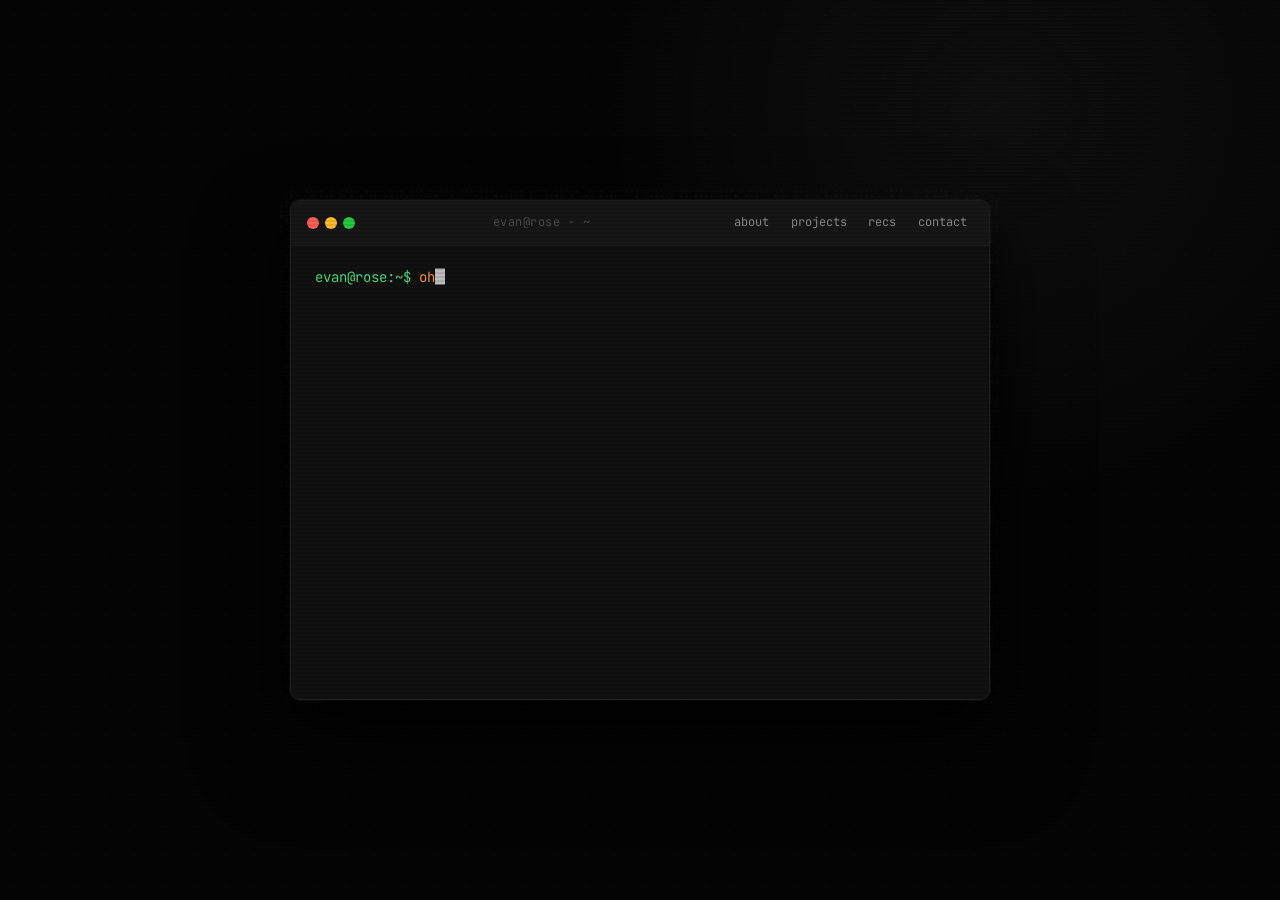
==== commit 50efedce: "Rename writing section to projects and update homepage copy" ====
--- a/index.html
+++ b/index.html
@@ -4,7 +4,7 @@
   <meta charset="utf-8">
   <meta name="viewport" content="width=device-width, initial-scale=1">
   <title>Evan Rose</title>
-  <meta name="description" content="Evan Rose writes, builds software, thinks about robotics, and shares useful recommendations.">
+  <meta name="description" content="Evan Rose builds software, documents projects, thinks about robotics, and shares useful recommendations.">
   <meta name="robots" content="index,follow">
   <link rel="icon" href="data:,">
   <style>
@@ -664,16 +664,17 @@
     <section class="home" aria-labelledby="name">
       <h1 class="identity" id="name">Evan Rose</h1>
       <p class="intro-copy">
-        I build software, think about general purpose robotics, write essays, and keep
+        I build software, think about general purpose robotics, document my projects, and keep
         track of ambitious technology worth understanding.
       </p>
 
-      <section class="home-section" aria-labelledby="essays-heading">
-        <h2 class="section-kicker" id="essays-heading">essays</h2>
-        <ol class="home-list" aria-label="Essays">
+      <section class="home-section" aria-labelledby="projects-heading">
+        <h2 class="section-kicker" id="projects-heading">projects</h2>
+        <ol class="home-list" aria-label="Projects">
           <li>
-            <span class="list-type">soon</span>
-            <a href="writing/">First essay coming soon.</a>
+            <span class="list-type">active</span>
+            <a href="projects/#personal-site">Personal website</a>
+            <p class="list-quote">A project journal about designing and building this corner of the internet.</p>
           </li>
         </ol>
       </section>
@@ -710,7 +711,7 @@
       <span class="titlebar-label">evan@rose - ~</span>
       <span class="titlebar-links" aria-label="quick commands">
         <button type="button" data-cmd="about">about</button>
-        <button type="button" data-cmd="writing">writing</button>
+        <button type="button" data-cmd="projects">projects</button>
         <button type="button" data-cmd="recs">recs</button>
         <button type="button" data-cmd="contact">contact</button>
       </span>
@@ -1274,16 +1275,17 @@
 
     const suggestions = [
       ['about', 'who i am'],
-      ['writing', 'essays and notes'],
+      ['projects', 'build logs and project notes'],
       ['recs', 'things i recommend'],
       ['work', 'things i have built and worked on'],
-      ['projects', 'current interests and project directions'],
       ['why', 'why general purpose robotics'],
       ['contact', 'get in touch'],
       ['links', 'around the web']
     ];
 
-    const writings = [];
+    const projects = [
+      ['active', 'Personal website', 'projects/#personal-site']
+    ];
 
     const recommendations = [
       [
@@ -1358,15 +1360,13 @@
       space();
     }
 
-    function printWriting() {
+    function printProjects() {
       space();
-      print('<span class="c">writing</span>');
-      if (writings.length === 0) {
-        print('first essay coming soon at <a href="writing/">/writing/</a>.');
-      }
-      writings.forEach(([date, title, href]) => {
-        print(`${date}  <a href="${href}">${title}</a>`);
+      print('<span class="c">projects</span>');
+      projects.forEach(([status, title, href]) => {
+        print(`${status}  <a href="${href}">${title}</a>`);
       });
+      print('project notes and daily build logs at <a href="projects/">/projects/</a>.');
       space();
     }
 
@@ -1402,10 +1402,7 @@
       reading() { printRecommendations(); },
       watching() { printRecommendations(); },
       recommendations() { printRecommendations(); },
-      writing() { printWriting(); },
-      essays() { printWriting(); },
-      articles() { printWriting(); },
-      notes() { printWriting(); },
+      projects() { printProjects(); },
       work() {
         space();
         print('<span class="c">work</span>');
@@ -1415,18 +1412,7 @@
         print('i care about the craft layer: interfaces, reliability,');
         print('iteration speed, and the small details that make tools usable.');
         space();
-        print('try <span class="c">writing</span> for essays or <span class="c">recs</span> for things i recommend.');
-        space();
-      },
-      projects() {
-        space();
-        print('<span class="c">projects</span>');
-        print('current directions i want to spend more time on:');
-        print('  - AI tools that help people build and understand software');
-        print('  - robotics interfaces that expose intent, state, and limits');
-        print('  - collaborative systems for turning research into products');
-        space();
-        print('try <span class="c">why</span> for the longer-term motivation.');
+        print('try <span class="c">projects</span> for build logs or <span class="c">recs</span> for things i recommend.');
         space();
       },
       why() {
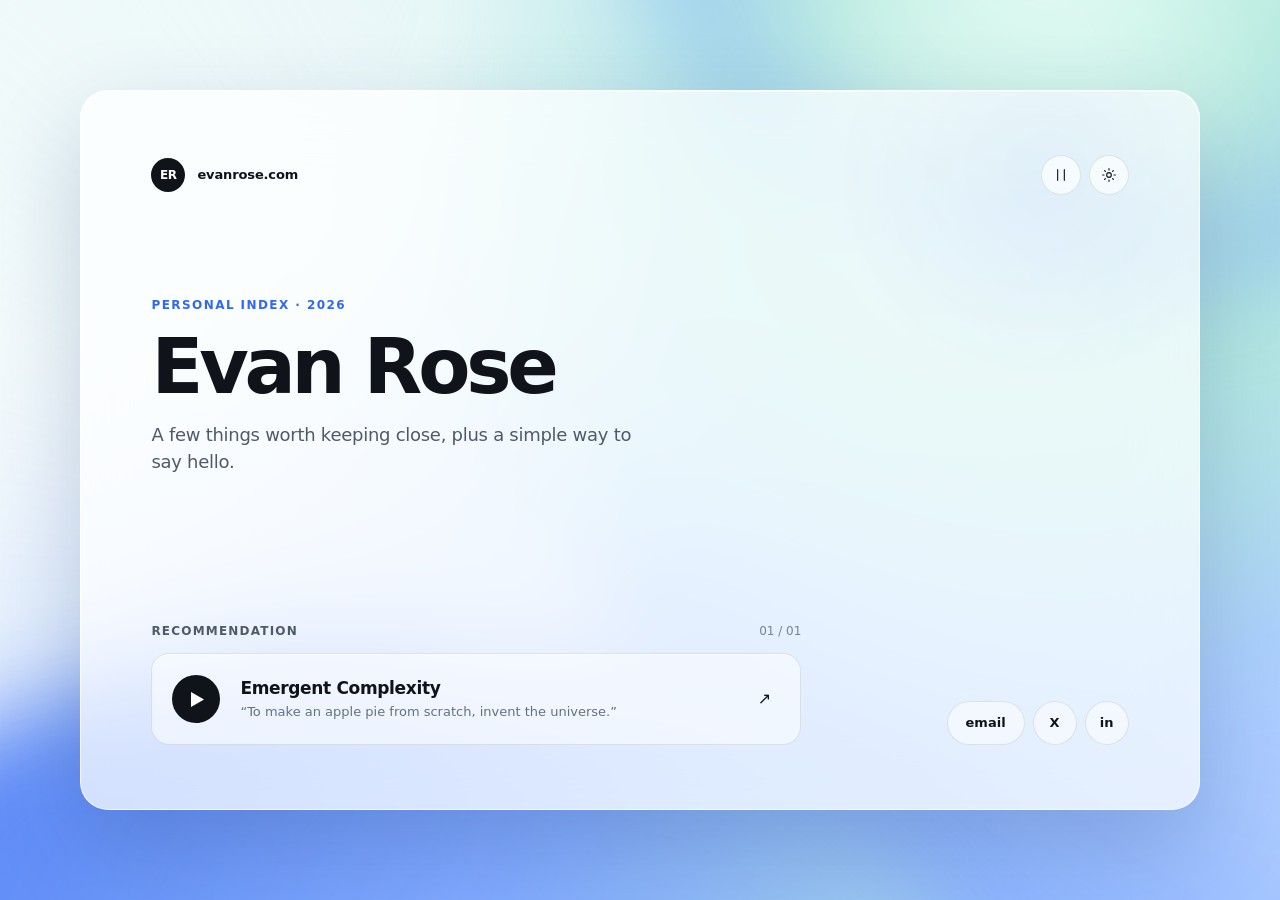
==== commit 1284e47c: "Launch polar gradient homepage" ====
--- a/index.html
+++ b/index.html
@@ -3,1642 +3,603 @@
 <head>
   <meta charset="utf-8">
   <meta name="viewport" content="width=device-width, initial-scale=1">
+  <meta name="theme-color" content="#dbe9ff">
   <title>Evan Rose</title>
-  <meta name="description" content="Evan Rose builds software, documents projects, thinks about robotics, and shares useful recommendations.">
+  <meta name="description" content="Evan Rose — recommendations and ways to say hello.">
   <meta name="robots" content="index,follow">
   <link rel="icon" href="data:,">
   <style>
-    @import url('https://fonts.googleapis.com/css2?family=JetBrains+Mono:wght@400;500;700&display=swap');
-
     *, *::before, *::after { box-sizing: border-box; }
 
     :root {
-      color-scheme: dark;
-      --bg: #050505;
-      --bg-soft: #0d0d0d;
-      --fg: #eeeeee;
-      --muted: #9a9a9a;
-      --quiet: #5e5e5e;
-      --line: #242424;
-      --green: #4ade80;
-      --orange: #fb923c;
-      --red: #ff5f57;
-      --yellow: #febc2e;
-      --terminal-width: min(700px, calc(100vw - 2rem));
-      --terminal-height: min(500px, calc(100vh - 3rem));
-      --terminal-dock-margin: clamp(1rem, 4vw, 3rem);
-      --terminal-dock-width: min(780px, 38vw);
-      --terminal-dock-height: min(920px, calc(100vh - clamp(5rem, 8vw, 6rem)));
+      color-scheme: light;
+      --ink: #10131a;
+      --copy: #505968;
+      --quiet: #657080;
+      --accent: #3267f2;
+      --snow: #f7faff;
+      --glacier: #b9d8ff;
+      --meltwater: #bcecdf;
+      --glass: rgba(255, 255, 255, 0.72);
+      --glass-soft: rgba(255, 255, 255, 0.54);
+      --glass-line: rgba(255, 255, 255, 0.72);
+      --hairline: rgba(16, 19, 26, 0.1);
+      --shadow: rgba(24, 52, 112, 0.22);
+      --pointer-x: 68%;
+      --pointer-y: 28%;
     }
 
     html {
       min-height: 100%;
-      background: var(--bg);
-      color: var(--fg);
+      background: #dbe9ff;
+      color: var(--ink);
       font-family: Inter, ui-sans-serif, system-ui, -apple-system, BlinkMacSystemFont, "Segoe UI", sans-serif;
       font-size: 16px;
-      line-height: 1.6;
+      line-height: 1.5;
+      text-rendering: optimizeLegibility;
+      -webkit-font-smoothing: antialiased;
     }
 
     body {
-      min-height: 100%;
+      position: relative;
+      isolation: isolate;
+      min-height: 100vh;
+      min-height: 100svh;
       margin: 0;
+      display: grid;
+      place-items: center;
+      padding: clamp(1rem, 6vw, 5.625rem);
+      overflow-x: hidden;
+      background: #dbe9ff;
+      transition: color 500ms ease, background-color 500ms ease;
+    }
+
+    button, a { font: inherit; }
+
+    [hidden] { display: none !important; }
+
+    button { color: inherit; }
+
+    a { color: inherit; }
+
+    .gradient-field {
+      position: fixed;
+      z-index: 0;
+      inset: -10vmax;
+      overflow: hidden;
       background:
-        radial-gradient(circle at 78% 12%, rgba(255,255,255,0.045), transparent 25rem),
-        var(--bg);
-      overflow-x: hidden;
-    }
-
-    body::before {
+        radial-gradient(circle at 18% 12%, var(--snow) 0 18%, transparent 43%),
+        radial-gradient(circle at 82% 22%, var(--meltwater) 0 12%, var(--glacier) 34%, transparent 62%),
+        radial-gradient(circle at 48% 110%, var(--accent) 0, #7aa7ff 30%, var(--snow) 68%);
+      transform: translateZ(0);
+    }
+
+    .gradient-field::before {
       content: "";
-      position: fixed;
+      position: absolute;
+      inset: -18%;
+      background:
+        radial-gradient(circle at var(--pointer-x) var(--pointer-y), rgba(244, 255, 252, 0.96) 0 6%, rgba(188, 236, 223, 0.72) 14%, transparent 35%),
+        conic-gradient(from 118deg at 48% 58%, rgba(50, 103, 242, 0.12), rgba(255, 255, 255, 0.62), rgba(188, 236, 223, 0.24), rgba(50, 103, 242, 0.12));
+      filter: blur(34px) saturate(1.12);
+      animation: field-drift 18s ease-in-out infinite alternate;
+      will-change: transform;
+    }
+
+    .gradient-field::after {
+      content: "";
+      position: absolute;
       inset: 0;
-      background-image: radial-gradient(circle, rgba(255,255,255,0.04) 1px, transparent 1px);
-      background-size: 30px 30px;
-      opacity: 0.36;
-      pointer-events: none;
-      z-index: 0;
-    }
-
-    .terminal-ripple-canvas {
-      position: fixed;
-      inset: 0;
-      width: 100vw;
-      height: 100vh;
-      pointer-events: none;
-      z-index: 0;
-      opacity: 0.58;
-      image-rendering: pixelated;
-    }
-
-    body::after {
-      content: "";
-      position: fixed;
-      inset: 0;
-      background: repeating-linear-gradient(
-        0deg,
-        transparent,
-        transparent 2px,
-        rgba(0,0,0,0.09) 2px,
-        rgba(0,0,0,0.09) 4px
-      );
-      pointer-events: none;
-      z-index: 3;
-    }
-
-    a {
-      color: inherit;
-      text-decoration-color: currentColor;
-      text-decoration-thickness: 1px;
-      text-underline-offset: 0.18em;
-    }
-
-    a:hover,
-    a:focus-visible {
-      color: #ffffff;
-      outline: none;
-    }
-
-    .site {
+      background-image: radial-gradient(rgba(16, 19, 26, 0.34) 0.55px, transparent 0.7px);
+      background-size: 4px 4px;
+      opacity: 0.17;
+      -webkit-mask-image: radial-gradient(circle at var(--pointer-x) var(--pointer-y), #000 0 16%, rgba(0, 0, 0, 0.7) 30%, transparent 62%);
+      mask-image: radial-gradient(circle at var(--pointer-x) var(--pointer-y), #000 0 16%, rgba(0, 0, 0, 0.7) 30%, transparent 62%);
+      transition: opacity 500ms ease;
+    }
+
+    .current {
+      position: absolute;
+      border-radius: 50%;
+      filter: blur(44px);
+      will-change: transform;
+    }
+
+    .current--cobalt {
+      left: -10%;
+      bottom: -38%;
+      width: 82%;
+      height: 70%;
+      opacity: 0.88;
+      background: linear-gradient(112deg, #3267f2 0%, #7fa9ff 56%, #bcecdf 100%);
+      animation: cobalt-current 15s ease-in-out infinite alternate;
+    }
+
+    .current--mint {
+      top: -31%;
+      right: -14%;
+      width: 64%;
+      height: 68%;
+      opacity: 0.72;
+      background: radial-gradient(circle at 44% 50%, #e9fff8 0%, #bcecdf 38%, #75a6ff 74%, transparent 100%);
+      animation: mint-current 17s ease-in-out infinite alternate;
+    }
+
+    @keyframes field-drift {
+      from { transform: rotate(-3deg) scale(1); }
+      to { transform: rotate(4deg) scale(1.08) translate3d(1.5%, -1%, 0); }
+    }
+
+    @keyframes cobalt-current {
+      from { transform: rotate(-10deg) translate3d(-2%, 3%, 0); }
+      to { transform: rotate(-4deg) translate3d(8%, -5%, 0) scale(1.08); }
+    }
+
+    @keyframes mint-current {
+      from { transform: rotate(14deg) translate3d(0, 0, 0); }
+      to { transform: rotate(4deg) translate3d(-11%, 9%, 0) scale(1.12); }
+    }
+
+    .glass {
       position: relative;
       z-index: 1;
-      min-height: 100vh;
-      padding: clamp(2rem, 6vw, 5rem);
-    }
-
-    .home {
-      width: min(860px, calc(100vw - clamp(4rem, 12vw, 10rem)));
-      max-width: calc(100vw - var(--terminal-dock-width) - clamp(7rem, 12vw, 12rem));
-      opacity: 0;
-      transform: translateY(14px);
-      transition:
-        opacity 900ms ease 760ms,
-        transform 900ms cubic-bezier(0.16, 1, 0.3, 1) 760ms;
+      width: min(70rem, calc(100vw - clamp(2rem, 12vw, 10rem)));
+      min-height: min(45rem, calc(100svh - clamp(2rem, 12vw, 10rem)));
+      display: flex;
+      flex-direction: column;
+      padding: clamp(2rem, 5vw, 4rem) clamp(1.5rem, 5.5vw, 4.5rem);
+      overflow: hidden;
+      isolation: isolate;
+      border: 1px solid var(--glass-line);
+      border-radius: 1.75rem;
+      background: var(--glass);
+      box-shadow: inset 0 1px 0 rgba(255, 255, 255, 0.8), 0 2.25rem 5.625rem var(--shadow);
+      -webkit-backdrop-filter: blur(30px) saturate(1.12);
+      backdrop-filter: blur(30px) saturate(1.12);
+      transition: background-color 500ms ease, border-color 500ms ease, box-shadow 500ms ease;
+    }
+
+    .glass::before {
+      content: "";
+      position: absolute;
+      z-index: -1;
+      top: -7rem;
+      right: -6rem;
+      width: 32rem;
+      height: 25rem;
+      border-radius: 50%;
+      background: radial-gradient(circle, rgba(50, 103, 242, 0.08), transparent 68%);
+      transform: translate(calc((var(--pointer-x) - 50%) * 0.08), calc((var(--pointer-y) - 50%) * 0.08));
+      transition: transform 240ms ease-out;
+    }
+
+    .glass::after {
+      content: "";
+      position: absolute;
+      z-index: 0;
+      inset: 0;
+      background-image: radial-gradient(rgba(16, 19, 26, 0.36) 0.55px, transparent 0.72px);
+      background-size: 4px 4px;
+      opacity: 0.09;
       pointer-events: none;
-    }
-
-    .home.is-visible,
-    .is-revealed .home {
-      opacity: 1;
-      transform: translateY(0);
-      pointer-events: auto;
-    }
-
-    .identity {
-      margin: 0 0 2rem;
-      font-size: clamp(2.4rem, 5vw, 4rem);
-      font-weight: 400;
-      letter-spacing: 0;
-      line-height: 1;
-    }
-
-    .intro-copy {
-      max-width: 48rem;
-      margin: 0 0 2.4rem;
-      color: #d6d6d6;
-      font-size: clamp(1rem, 1.4vw, 1.2rem);
-    }
-
-    .home-section {
-      margin: 0 0 1.9rem;
-    }
-
-    .section-kicker {
-      margin: 0 0 0.55rem;
-      color: var(--quiet);
-      font-family: "JetBrains Mono", "SF Mono", ui-monospace, monospace;
-      font-size: 0.84rem;
-      letter-spacing: 0;
-      text-transform: lowercase;
-    }
-
-    .home-list {
-      display: grid;
-      gap: 0.55rem;
-      margin: 0;
-      padding: 0;
-      list-style: none;
-      font-size: clamp(1.1rem, 2vw, 1.55rem);
-    }
-
-    .home-list li {
-      display: grid;
-      grid-template-columns: 5rem minmax(0, 1fr);
-      align-items: baseline;
-      column-gap: 0.7rem;
-    }
-
-    .list-type {
-      color: #dcdcdc;
-      font-family: "JetBrains Mono", "SF Mono", ui-monospace, monospace;
-      font-size: 0.9em;
-      white-space: nowrap;
-    }
-
-    .home-list a,
-    .list-copy {
-      width: fit-content;
-      max-width: 100%;
-      overflow-wrap: anywhere;
-    }
-
-    .list-copy {
-      color: #e4e4e4;
-    }
-
-    .list-quote {
-      grid-column: 2;
-      max-width: 38rem;
-      margin: 0.15rem 0 0;
-      color: var(--muted);
-      font-size: 0.72em;
-      line-height: 1.45;
-    }
-
-    .socials {
-      display: flex;
-      flex-wrap: wrap;
+      -webkit-mask-image: radial-gradient(circle at var(--pointer-x) var(--pointer-y), #000 0 14%, rgba(0, 0, 0, 0.64) 28%, transparent 58%);
+      mask-image: radial-gradient(circle at var(--pointer-x) var(--pointer-y), #000 0 14%, rgba(0, 0, 0, 0.64) 28%, transparent 58%);
+      transition: opacity 500ms ease;
+    }
+
+    .glass > * {
+      position: relative;
+      z-index: 1;
+    }
+
+    .topbar {
+      display: flex;
       align-items: center;
-      gap: 1.2rem;
-      margin-top: 1.5rem;
-      color: #e2e2e2;
-      font-family: "JetBrains Mono", "SF Mono", ui-monospace, monospace;
-      font-size: 0.95rem;
-    }
-
-    .email-reveal {
-      position: relative;
+      justify-content: space-between;
+      gap: 1rem;
+    }
+
+    .brand {
       display: inline-flex;
       align-items: center;
-    }
-
-    .email-trigger {
-      appearance: none;
-      padding: 0;
-      border: 0;
-      background: transparent;
-      color: inherit;
-      cursor: pointer;
-      font: inherit;
-      text-decoration-line: underline;
-      text-decoration-color: currentColor;
-      text-decoration-thickness: 1px;
-      text-underline-offset: 0.18em;
-    }
-
-    .email-trigger:hover,
-    .email-trigger:focus-visible {
-      color: #ffffff;
-      outline: none;
-    }
-
-    .email-box {
-      position: absolute;
-      top: calc(100% + 0.48rem);
-      left: 0;
-      z-index: 4;
-      width: max-content;
-      max-width: calc(100vw - 2rem);
-      padding: 0.32rem 0.48rem;
-      border: 1px solid rgba(255,255,255,0.16);
-      border-radius: 6px;
-      background: rgba(17,17,17,0.96);
-      box-shadow: 0 12px 28px rgba(0,0,0,0.34);
-      color: #eeeeee;
-      font-size: 0.86rem;
-      line-height: 1.3;
-      opacity: 0;
-      pointer-events: none;
-      transform: translateY(-4px) scale(0.98);
-      transform-origin: top left;
-      transition:
-        opacity 180ms ease,
-        transform 180ms cubic-bezier(0.16, 1, 0.3, 1);
-    }
-
-    .email-box.is-visible {
-      opacity: 1;
-      pointer-events: auto;
-      transform: translateY(0) scale(1);
-    }
-
-    .terminal {
-      position: fixed;
-      z-index: 2;
-      top: 50%;
-      left: 50%;
-      width: var(--terminal-width);
-      height: var(--terminal-height);
-      display: flex;
-      flex-direction: column;
-      background: #111111;
-      border: 1px solid #1f1f1f;
-      border-radius: 10px;
-      overflow: hidden;
-      box-shadow:
-        0 0 0 1px rgba(255,255,255,0.035),
-        0 44px 90px rgba(0,0,0,0.78),
-        0 16px 34px rgba(0,0,0,0.45);
-      font-family: "JetBrains Mono", "SF Mono", ui-monospace, monospace;
-      font-size: 14px;
-      line-height: 1.65;
-      transform: translate(-50%, -50%) scale(1);
-      opacity: 1;
-      transition:
-        top 1200ms cubic-bezier(0.16, 1, 0.3, 1),
-        left 1200ms cubic-bezier(0.16, 1, 0.3, 1),
-        width 1200ms cubic-bezier(0.16, 1, 0.3, 1),
-        height 1200ms cubic-bezier(0.16, 1, 0.3, 1),
-        opacity 1200ms ease,
-        transform 1200ms cubic-bezier(0.16, 1, 0.3, 1),
-        box-shadow 1200ms ease,
-        background 1200ms ease;
-      animation: appear 550ms cubic-bezier(0.16, 1, 0.3, 1) both;
-    }
-
-    .terminal.is-docked,
-    .is-revealed .terminal {
-      top: var(--terminal-dock-margin);
-      left: calc(100vw - var(--terminal-dock-margin) - var(--terminal-dock-width));
-      width: var(--terminal-dock-width);
-      height: var(--terminal-dock-height);
-      background: rgba(17, 17, 17, 0.58);
-      box-shadow:
-        0 0 0 1px rgba(255,255,255,0.02),
-        0 20px 58px rgba(0,0,0,0.52);
-      opacity: 0.52;
-      transform: translate(0, 0) scale(1);
-      backdrop-filter: blur(6px);
-      animation: none;
-    }
-
-    .terminal.is-docked:hover,
-    .terminal.is-docked:focus-within,
-    .terminal.is-resizing,
-    .is-revealed .terminal:hover,
-    .is-revealed .terminal:focus-within {
-      opacity: 0.96;
-      background: rgba(17, 17, 17, 0.92);
-    }
-
-    .terminal.is-resizing {
-      user-select: none;
-      transition: none;
-    }
-
-    @keyframes appear {
-      from { opacity: 0; transform: translate(-50%, calc(-50% + 18px)) scale(0.985); }
-      to { opacity: 1; transform: translate(-50%, -50%) scale(1); }
-    }
-
-    .titlebar {
-      display: flex;
-      align-items: center;
-      gap: 6px;
-      padding: 0.7rem 1rem;
-      background: #161616;
-      border-bottom: 1px solid #202020;
-      flex-shrink: 0;
-    }
-
-    .dot { width: 12px; height: 12px; border-radius: 50%; }
-    .dot.r { background: var(--red); }
-    .dot.y { background: var(--yellow); }
-    .dot.g { background: #28c840; }
-
-    .titlebar-label {
-      flex: 1;
-      text-align: center;
-      color: #4d4d4d;
-      font-size: 12px;
-      letter-spacing: 0.04em;
-    }
-
-    .titlebar-links {
-      display: flex;
-      gap: 0.6rem;
-      font-size: 12px;
-    }
-
-    .titlebar-links button,
-    .command-chip {
-      color: #8c8c8c;
-      background: none;
-      border: none;
-      border-radius: 0;
-      font: inherit;
-      cursor: pointer;
-    }
-
-    .titlebar-links button:hover,
-    .titlebar-links button:focus-visible,
-    .command-chip:hover,
-    .command-chip:focus-visible {
-      color: #f0f0f0;
-      outline: none;
-    }
-
-    .body {
-      flex: 1;
-      overflow-y: auto;
-      padding: 1.25rem 1.5rem 0.25rem;
-      scrollbar-width: thin;
-      scrollbar-color: #2a2a2a transparent;
-    }
-
-    .body::-webkit-scrollbar { width: 3px; }
-    .body::-webkit-scrollbar-track { background: transparent; }
-    .body::-webkit-scrollbar-thumb { background: #2a2a2a; border-radius: 2px; }
-
-    .line {
-      display: flex;
-      flex-wrap: wrap;
-      align-items: baseline;
-      gap: 0 0.5rem;
-      min-height: 1.65em;
-      animation: fadeIn 200ms ease both;
-    }
-
-    @keyframes fadeIn {
-      from { opacity: 0; }
-      to { opacity: 1; }
-    }
-
-    .spacer { height: 0.6rem; }
-
-    .p { color: var(--green); flex-shrink: 0; user-select: none; }
-    .c { color: var(--orange); }
-    .o { color: #d4d4d4; width: 100%; }
-    .e { color: #f87171; width: 100%; }
-
-    .o a { color: #93c5fd; text-decoration: none; }
-    .o a:hover,
-    .o a:focus-visible { text-decoration: underline; }
-
-    .chips {
-      display: flex;
-      flex-wrap: wrap;
-      gap: 0.45rem;
-      padding: 0.15rem 0 0.25rem;
-    }
-
-    .command-chip {
-      color: #d4d4d4;
-      border: 1px solid #2a2a2a;
-      border-radius: 999px;
-      padding: 0.18rem 0.55rem;
-      background: #151515;
-    }
-
-    .command-chip::before {
-      content: "$ ";
-      color: var(--green);
-    }
-
-    .command-chip:hover,
-    .command-chip:focus-visible {
-      border-color: #3d3d3d;
-      background: #1a1a1a;
-    }
-
-    .input-row {
+      gap: 0.75rem;
+      color: var(--ink);
+      text-decoration: none;
+    }
+
+    .brand-mark {
+      width: 2.125rem;
+      height: 2.125rem;
+      display: grid;
+      flex: 0 0 auto;
+      place-items: center;
+      border-radius: 50%;
+      background: var(--ink);
+      color: #fff;
+      font-size: 0.75rem;
+      font-weight: 700;
+      letter-spacing: -0.02em;
+      transition: background-color 500ms ease, color 500ms ease;
+    }
+
+    .brand-label {
+      font-size: 0.8125rem;
+      font-weight: 650;
+      letter-spacing: -0.01em;
+    }
+
+    .controls {
       display: flex;
       align-items: center;
       gap: 0.5rem;
-      padding: 0.5rem 1.5rem 1.25rem;
-      flex-shrink: 0;
-    }
-
-    .input-ps1 { color: var(--green); user-select: none; flex-shrink: 0; }
-
-    .input-row input {
+    }
+
+    .control {
+      width: 2.5rem;
+      height: 2.5rem;
+      display: grid;
+      place-items: center;
+      padding: 0;
+      border: 1px solid var(--hairline);
+      border-radius: 50%;
+      background: rgba(255, 255, 255, 0.66);
+      cursor: pointer;
+      transition: transform 180ms ease, background-color 180ms ease, border-color 500ms ease;
+    }
+
+    .control:hover { transform: translateY(-2px); background: rgba(255, 255, 255, 0.9); }
+
+    .control:active { transform: translateY(0) scale(0.96); }
+
+    .control:focus-visible,
+    .recommendation:focus-visible,
+    .contact-link:focus-visible,
+    .brand:focus-visible {
+      outline: 2px solid var(--accent);
+      outline-offset: 3px;
+    }
+
+    .control svg { width: 1rem; height: 1rem; }
+
+    .hero {
+      display: flex;
+      flex-direction: column;
+      gap: 1rem;
+      padding-top: clamp(4.75rem, 10vw, 6.375rem);
+    }
+
+    .eyebrow {
+      margin: 0;
+      color: var(--accent);
+      font-size: 0.75rem;
+      font-weight: 750;
+      letter-spacing: 0.12em;
+      line-height: 1rem;
+      text-transform: uppercase;
+    }
+
+    h1 {
+      margin: 0;
+      color: var(--ink);
+      font-size: clamp(3.5rem, 7.2vw, 4.75rem);
+      font-weight: 650;
+      letter-spacing: -0.055em;
+      line-height: 1;
+    }
+
+    .intro {
+      max-width: 32rem;
+      margin: 0;
+      color: var(--copy);
+      font-size: clamp(1rem, 1.6vw, 1.125rem);
+      letter-spacing: -0.015em;
+      line-height: 1.5;
+    }
+
+    .lower {
+      display: flex;
+      align-items: flex-end;
+      justify-content: space-between;
+      gap: 3rem;
+      margin-top: auto;
+      padding-top: clamp(4rem, 9vw, 5.5rem);
+    }
+
+    .recommendation-wrap {
+      width: min(40.625rem, 100%);
+    }
+
+    .section-label {
+      display: flex;
+      align-items: center;
+      justify-content: space-between;
+      gap: 1rem;
+      margin-bottom: 0.875rem;
+      color: var(--copy);
+      font-size: 0.75rem;
+      font-weight: 750;
+      letter-spacing: 0.1em;
+      line-height: 1rem;
+      text-transform: uppercase;
+    }
+
+    .count {
+      color: #7a8492;
+      font-weight: 500;
+      letter-spacing: 0;
+    }
+
+    .recommendation {
+      min-height: 5.75rem;
+      display: flex;
+      align-items: center;
+      gap: 1.25rem;
+      padding: 1.125rem 1.25rem;
+      border: 1px solid var(--hairline);
+      border-radius: 1.125rem;
+      background: var(--glass-soft);
+      box-shadow: inset 0 1px 0 rgba(255, 255, 255, 0.76);
+      text-decoration: none;
+      transition: transform 220ms ease, background-color 220ms ease, border-color 500ms ease;
+    }
+
+    .recommendation:hover { transform: translateY(-3px); background: rgba(255, 255, 255, 0.76); }
+
+    .play {
+      width: 3rem;
+      height: 3rem;
+      display: grid;
+      flex: 0 0 auto;
+      place-items: center;
+      border-radius: 50%;
+      background: var(--ink);
+      color: #fff;
+      transition: background-color 500ms ease, color 500ms ease;
+    }
+
+    .play svg { width: 0.9375rem; height: 1.0625rem; transform: translateX(1px); }
+
+    .recommendation-copy {
       min-width: 0;
-      flex: 1;
-      background: none;
-      border: none;
-      outline: none;
-      color: #d4d4d4;
-      font: inherit;
-      caret-color: #d4d4d4;
-    }
-
-    .is-typing-intro .input-row {
-      visibility: hidden;
-    }
-
-    .intro-command,
-    .intro-output-line {
-      gap: 0;
-    }
-
-    .intro-command .p {
-      margin-right: 0.5rem;
-    }
-
-    .intro-line-content {
-      width: auto;
-    }
-
-    .terminal-caret {
-      display: inline-block;
-      width: 0.7em;
-      height: 1.15em;
-      background: #d4d4d4;
-      opacity: 0.88;
-      animation: caretPulse 950ms steps(1) infinite;
-      flex-shrink: 0;
-      transform: translateY(0.18em);
-    }
-
-    .intro-command.is-submitted .terminal-caret,
-    .intro-output-line.is-submitted .terminal-caret {
-      display: none;
-    }
-
-    @keyframes caretPulse {
-      50% { opacity: 0.25; }
-    }
-
-    .resize-handle {
+      display: flex;
+      flex: 1 1 auto;
+      flex-direction: column;
+      gap: 0.25rem;
+    }
+
+    .recommendation-title {
+      color: var(--ink);
+      font-size: 1.0625rem;
+      font-weight: 650;
+      letter-spacing: -0.02em;
+      line-height: 1.375rem;
+    }
+
+    .recommendation-note {
+      color: var(--quiet);
+      font-size: 0.8125rem;
+      line-height: 1.125rem;
+    }
+
+    .arrow { width: 2rem; flex: 0 0 2rem; text-align: center; font-size: 1rem; }
+
+    .contacts {
+      display: flex;
+      flex: 0 0 auto;
+      align-items: center;
+      gap: 0.5rem;
+    }
+
+    .contact-link {
+      height: 2.75rem;
+      min-width: 2.75rem;
+      display: grid;
+      place-items: center;
+      padding: 0 1.125rem;
+      border: 1px solid var(--hairline);
+      border-radius: 1.375rem;
+      background: var(--glass-soft);
+      color: var(--ink);
+      font-size: 0.8125rem;
+      font-weight: 650;
+      text-decoration: none;
+      transition: transform 180ms ease, background-color 180ms ease, border-color 500ms ease;
+    }
+
+    .contact-link--round { width: 2.75rem; padding: 0; border-radius: 50%; }
+
+    .contact-link:hover { transform: translateY(-2px); background: rgba(255, 255, 255, 0.76); }
+
+    .sr-only {
       position: absolute;
-      z-index: 4;
-      display: none;
-      touch-action: none;
-    }
-
-    .terminal.is-docked .resize-handle {
-      display: block;
-    }
-
-    .resize-handle-bl {
-      left: 0;
-      bottom: 0;
-      width: 22px;
-      height: 22px;
-      cursor: nesw-resize;
-    }
-
-    .resize-handle-bl::after {
-      content: "";
-      position: absolute;
-      left: 6px;
-      bottom: 6px;
-      width: 10px;
-      height: 10px;
-      border-left: 1px solid rgba(255,255,255,0.42);
-      border-bottom: 1px solid rgba(255,255,255,0.42);
-    }
-
-    .resize-handle-b {
-      left: 22px;
-      right: 22px;
-      bottom: 0;
-      height: 16px;
-      cursor: ns-resize;
-    }
-
-    .resize-handle-b::after {
-      content: "";
-      position: absolute;
-      left: 50%;
-      bottom: 6px;
-      width: 32px;
+      width: 1px;
       height: 1px;
-      background: rgba(255,255,255,0.34);
-      transform: translateX(-50%);
-    }
-
-    @media (max-width: 980px) {
-      .site {
-        padding: 1.6rem;
-      }
-
-      .home {
-        width: min(720px, 100%);
-        max-width: none;
-        padding-top: min(360px, 46vh);
-      }
-
-      .terminal.is-docked,
-      .is-revealed .terminal {
-        top: 0.8rem;
-        left: 0.8rem;
-        width: calc(100vw - 1.6rem);
-        height: min(310px, 42vh);
-      }
-
-      .resize-handle-bl {
-        display: none !important;
-      }
-    }
-
-    @media (max-width: 560px) {
-      html { font-size: 15px; }
-
-      .site {
-        padding: 1rem;
-      }
-
-      .home {
-        padding-top: min(330px, 45vh);
-      }
-
-      .identity {
-        font-size: 2.6rem;
-        margin-bottom: 1.5rem;
-      }
-
-      .intro-copy {
-        margin-bottom: 1.6rem;
-      }
-
-      .home-list {
-        gap: 0.75rem;
-        font-size: 1.15rem;
-      }
-
-      .home-list li {
-        grid-template-columns: 4.2rem minmax(0, 1fr);
-      }
-
-      .terminal {
-        width: calc(100vw - 1rem);
-        height: min(500px, calc(100vh - 2rem));
-        font-size: 13px;
-      }
-
-      .terminal.is-docked,
-      .is-revealed .terminal {
-        top: 0.5rem;
-        left: 0.5rem;
-        width: calc(100vw - 1rem);
-        height: min(290px, 42vh);
-        opacity: 0.68;
-      }
-
-      .titlebar {
-        padding: 0.65rem 0.8rem;
-      }
-
-      .titlebar-label {
-        display: none;
-      }
-
-      .titlebar-links {
-        margin-left: auto;
-      }
-
-      .body {
-        padding: 1rem 1rem 0.25rem;
-      }
-
-      .input-row {
-        padding: 0.5rem 1rem 1rem;
-      }
-
-      .resize-handle-bl {
-        display: none !important;
-      }
+      padding: 0;
+      margin: -1px;
+      overflow: hidden;
+      clip: rect(0, 0, 0, 0);
+      white-space: nowrap;
+      border: 0;
+    }
+
+    body[data-theme="night"] {
+      color-scheme: dark;
+      --ink: #f7faff;
+      --copy: #d5def0;
+      --quiet: #aebbd1;
+      --accent: #8bb0ff;
+      --snow: #080c18;
+      --glacier: #17346e;
+      --meltwater: #185c63;
+      --glass: rgba(8, 13, 27, 0.64);
+      --glass-soft: rgba(10, 18, 36, 0.5);
+      --glass-line: rgba(255, 255, 255, 0.16);
+      --hairline: rgba(255, 255, 255, 0.14);
+      --shadow: rgba(0, 0, 0, 0.42);
+      background: #070b17;
+    }
+
+    body[data-theme="night"] .control,
+    body[data-theme="night"] .recommendation,
+    body[data-theme="night"] .contact-link { background: rgba(10, 18, 36, 0.52); }
+
+    body[data-theme="night"] .control:hover,
+    body[data-theme="night"] .recommendation:hover,
+    body[data-theme="night"] .contact-link:hover { background: rgba(24, 40, 74, 0.72); }
+
+    body[data-theme="night"] .brand-mark,
+    body[data-theme="night"] .play { background: #f7faff; color: #10131a; }
+
+    body.motion-paused .gradient-field::before,
+    body.motion-paused .current { animation-play-state: paused; }
+
+    body.motion-paused .gradient-field::after { opacity: 0.08; }
+
+    body.motion-paused .glass::after { opacity: 0.035; }
+
+    @media (max-width: 64rem) {
+      .glass { width: min(100%, 52rem); min-height: min(45rem, calc(100svh - 2rem)); }
+      .lower { align-items: stretch; flex-direction: column; gap: 1.5rem; }
+      .recommendation-wrap { width: 100%; }
+      .contacts { align-self: flex-end; }
+    }
+
+    @media (max-width: 40rem) {
+      body { place-items: start center; padding: 1rem; }
+      .glass { min-height: calc(100svh - 2rem); border-radius: 1.5rem; }
+      .brand-label { display: none; }
+      .hero { padding-top: 4.75rem; }
+      h1 { font-size: clamp(3.25rem, 17vw, 4rem); }
+      .lower { padding-top: 4.5rem; }
+      .recommendation { align-items: flex-start; gap: 0.875rem; padding: 1rem; }
+      .play { width: 2.5rem; height: 2.5rem; }
+      .recommendation-note { font-size: 0.75rem; }
+      .arrow { width: 1.25rem; flex-basis: 1.25rem; }
+      .contacts { align-self: flex-start; }
     }
 
     @media (prefers-reduced-motion: reduce) {
-      *,
-      *::before,
-      *::after {
-        animation-duration: 1ms !important;
+      *, *::before, *::after {
         scroll-behavior: auto !important;
-        transition-duration: 1ms !important;
-        transition-delay: 0ms !important;
-      }
-
-      .terminal-caret {
-        animation: none !important;
+        animation-duration: 0.001ms !important;
+        animation-iteration-count: 1 !important;
+        transition-duration: 0.001ms !important;
       }
     }
   </style>
 </head>
 <body>
-  <canvas class="terminal-ripple-canvas" id="terminal-ripple-canvas" aria-hidden="true"></canvas>
-
-  <main class="site" aria-label="Evan Rose homepage">
-    <section class="home" aria-labelledby="name">
-      <h1 class="identity" id="name">Evan Rose</h1>
-      <p class="intro-copy">
-        I build software, think about general purpose robotics, document my projects, and keep
-        track of ambitious technology worth understanding.
-      </p>
-
-      <section class="home-section" aria-labelledby="projects-heading">
-        <h2 class="section-kicker" id="projects-heading">projects</h2>
-        <ol class="home-list" aria-label="Projects">
-          <li>
-            <span class="list-type">active</span>
-            <a href="projects/#personal-site">Personal website</a>
-            <p class="list-quote">A project journal about designing and building this corner of the internet.</p>
-          </li>
-        </ol>
+  <div class="gradient-field" aria-hidden="true">
+    <div class="current current--cobalt"></div>
+    <div class="current current--mint"></div>
+  </div>
+
+  <main class="glass" aria-labelledby="name">
+    <header class="topbar">
+      <a class="brand" href="./" aria-label="Evan Rose home">
+        <span class="brand-mark" aria-hidden="true">ER</span>
+        <span class="brand-label">evanrose.com</span>
+      </a>
+
+      <div class="controls" aria-label="Page controls">
+        <button class="control" id="motion-toggle" type="button" aria-label="Pause background motion" aria-pressed="false" title="Pause background motion">
+          <svg class="pause-icon" viewBox="0 0 24 24" fill="none" stroke="currentColor" stroke-width="1.7" stroke-linecap="round" aria-hidden="true"><path d="M7 4v16M17 4v16"/></svg>
+          <svg class="play-icon" viewBox="0 0 24 24" fill="none" aria-hidden="true" hidden><path d="M8 5v14l11-7z" fill="currentColor"/></svg>
+        </button>
+        <button class="control" id="theme-toggle" type="button" aria-label="Switch to night theme" aria-pressed="false" title="Switch to night theme">
+          <svg viewBox="0 0 24 24" fill="none" stroke="currentColor" stroke-width="1.7" stroke-linecap="round" stroke-linejoin="round" aria-hidden="true"><circle cx="12" cy="12" r="3.5"/><path d="M12 2.5v2M12 19.5v2M2.5 12h2M19.5 12h2M5.3 5.3l1.4 1.4M17.3 17.3l1.4 1.4M18.7 5.3l-1.4 1.4M6.7 17.3l-1.4 1.4"/></svg>
+        </button>
+      </div>
+    </header>
+
+    <section class="hero">
+      <p class="eyebrow">Personal index · 2026</p>
+      <h1 id="name">Evan Rose</h1>
+      <p class="intro">A few things worth keeping close, plus a simple way to say hello.</p>
+    </section>
+
+    <div class="lower">
+      <section class="recommendation-wrap" aria-labelledby="recommendations-heading">
+        <div class="section-label">
+          <span id="recommendations-heading">Recommendation</span>
+          <span class="count">01 / 01</span>
+        </div>
+        <a class="recommendation" href="https://www.youtube.com/watch?v=0HqUYpGQIfs" target="_blank" rel="noopener noreferrer">
+          <span class="play" aria-hidden="true">
+            <svg viewBox="0 0 15 17" fill="none"><path d="M14 8.5 1 16V1l13 7.5Z" fill="currentColor"/></svg>
+          </span>
+          <span class="recommendation-copy">
+            <span class="recommendation-title">Emergent Complexity</span>
+            <span class="recommendation-note">“To make an apple pie from scratch, invent the universe.”</span>
+          </span>
+          <span class="arrow" aria-hidden="true">↗</span>
+          <span class="sr-only">Opens on YouTube in a new tab</span>
+        </a>
       </section>
 
-      <section class="home-section" aria-labelledby="recommendations-heading">
-        <h2 class="section-kicker" id="recommendations-heading">recommendations</h2>
-        <ol class="home-list" aria-label="Recommendations">
-          <li>
-            <span class="list-type">watch</span>
-            <span>
-              <a href="https://www.youtube.com/watch?v=0HqUYpGQIfs" target="_blank" rel="noopener">Emergent Complexity</a>
-            </span>
-            <blockquote class="list-quote">"If you wish to make an apple pie from scratch, you must first invent the universe."</blockquote>
-          </li>
-        </ol>
-      </section>
-
-      <nav class="socials" aria-label="Links">
-        <span class="email-reveal">
-          <button class="email-trigger" type="button" aria-expanded="false" aria-controls="email-box">email</button>
-          <span class="email-box" id="email-box" role="status">[first name]rose@ucla.edu</span>
-        </span>
-        <a href="https://x.com/evanr0se" target="_blank" rel="noopener">x</a>
-        <a href="https://www.linkedin.com/in/evanucla/" target="_blank" rel="noopener">linkedin</a>
+      <nav class="contacts" aria-label="Contact and social links">
+        <a class="contact-link" href="mailto:evanrose@ucla.edu">email</a>
+        <a class="contact-link contact-link--round" href="https://x.com/evanr0se" target="_blank" rel="noopener noreferrer" aria-label="Evan Rose on X">X</a>
+        <a class="contact-link contact-link--round" href="https://www.linkedin.com/in/evanucla/" target="_blank" rel="noopener noreferrer" aria-label="Evan Rose on LinkedIn">in</a>
       </nav>
-    </section>
+    </div>
   </main>
 
-  <aside class="terminal" aria-label="interactive terminal">
-    <div class="titlebar">
-      <span class="dot r"></span>
-      <span class="dot y"></span>
-      <span class="dot g"></span>
-      <span class="titlebar-label">evan@rose - ~</span>
-      <span class="titlebar-links" aria-label="quick commands">
-        <button type="button" data-cmd="about">about</button>
-        <button type="button" data-cmd="projects">projects</button>
-        <button type="button" data-cmd="recs">recs</button>
-        <button type="button" data-cmd="contact">contact</button>
-      </span>
-    </div>
-    <div class="body" id="body">
-      <div id="output"></div>
-    </div>
-    <div class="input-row">
-      <span class="input-ps1">evan@rose:~$</span>
-      <input id="input" type="text" autocomplete="off" spellcheck="false" autofocus>
-    </div>
-    <div class="resize-handle resize-handle-bl" aria-hidden="true"></div>
-    <div class="resize-handle resize-handle-b" aria-hidden="true"></div>
-  </aside>
-
   <script>
-  (function () {
-    const terminal = document.querySelector('.terminal');
-    const rippleCanvas = document.getElementById('terminal-ripple-canvas');
-    const rippleContext = rippleCanvas && rippleCanvas.getContext ? rippleCanvas.getContext('2d') : null;
-    const home = document.querySelector('.home');
-    const emailTrigger = document.querySelector('.email-trigger');
-    const emailBox = document.getElementById('email-box');
-    const out = document.getElementById('output');
-    const input = document.getElementById('input');
-    const body = document.getElementById('body');
-    const resizeHandles = Array.from(document.querySelectorAll('.resize-handle'));
-    const PS1 = 'evan@rose:~$';
-    const motionQuery = matchMedia('(prefers-reduced-motion: reduce)');
-    const INTRO_SKIP_STORAGE_KEY = 'evanrose:intro-seen-until';
-    const INTRO_SKIP_DURATION = 5 * 60 * 1000;
-    const INTRO_TIMING = {
-      startDelay: 950,
-      commandKeyMin: 120,
-      commandKeyMax: 210,
-      eraseKeyMin: 35,
-      eraseKeyMax: 75,
-      afterGreeting: 460,
-      afterErase: 180,
-      afterCommand: 520,
-      lineHold: 170,
-      afterOutput: 3000,
-      dockDuration: 4200
-    };
-    const DESKTOP_DOCK_WIDTH_MAX = 780;
-    const DESKTOP_DOCK_WIDTH_RATIO = 0.38;
-    const DESKTOP_DOCK_HEIGHT_MAX = 920;
-    let revealed = false;
-    let dockSizeOverride = null;
-    let activeResize = null;
-    let resizeFrame = 0;
-    let rippleFrame = 0;
-
-    function readIntroSkipExpiry() {
-      try {
-        return Number(localStorage.getItem(INTRO_SKIP_STORAGE_KEY)) || 0;
-      } catch {
-        return 0;
+    (() => {
+      const root = document.documentElement;
+      const body = document.body;
+      const motionButton = document.getElementById('motion-toggle');
+      const themeButton = document.getElementById('theme-toggle');
+      const pauseIcon = motionButton.querySelector('.pause-icon');
+      const playIcon = motionButton.querySelector('.play-icon');
+      const reduceMotion = window.matchMedia('(prefers-reduced-motion: reduce)');
+      const storedTheme = localStorage.getItem('evanrose:theme');
+      let frame = 0;
+
+      function setTheme(theme) {
+        const isNight = theme === 'night';
+        body.dataset.theme = isNight ? 'night' : 'day';
+        themeButton.setAttribute('aria-pressed', String(isNight));
+        themeButton.setAttribute('aria-label', isNight ? 'Switch to day theme' : 'Switch to night theme');
+        themeButton.title = isNight ? 'Switch to day theme' : 'Switch to night theme';
+        document.querySelector('meta[name="theme-color"]').content = isNight ? '#070b17' : '#dbe9ff';
       }
-    }
-
-    function clearIntroSkipExpiry() {
-      try {
-        localStorage.removeItem(INTRO_SKIP_STORAGE_KEY);
-      } catch {}
-    }
-
-    function shouldSkipStartupIntro() {
-      const expiresAt = readIntroSkipExpiry();
-      if (!expiresAt) return false;
-      if (expiresAt > Date.now()) return true;
-      clearIntroSkipExpiry();
-      return false;
-    }
-
-    function markStartupIntroSeen() {
-      try {
-        localStorage.setItem(INTRO_SKIP_STORAGE_KEY, String(Date.now() + INTRO_SKIP_DURATION));
-      } catch {}
-    }
-
-    function revealSite() {
-      if (revealed) return;
-      revealed = true;
-      animateReveal();
-    }
-
-    function setEmailBoxVisible(isVisible) {
-      if (!emailTrigger || !emailBox) return;
-      emailTrigger.setAttribute('aria-expanded', String(isVisible));
-      emailBox.classList.toggle('is-visible', isVisible);
-    }
-
-    function toggleEmailBox() {
-      if (!emailTrigger) return;
-      setEmailBoxVisible(emailTrigger.getAttribute('aria-expanded') !== 'true');
-    }
-
-    function prefersReducedMotion() {
-      return motionQuery.matches;
-    }
-
-    function setStartupIntroActive(isActive) {
-      document.body.classList.toggle('is-typing-intro', isActive);
-      input.readOnly = isActive;
-    }
-
-    function resizeRippleCanvas() {
-      if (!rippleContext) return null;
-
-      const width = Math.max(1, Math.ceil(window.innerWidth || document.documentElement.clientWidth || 1));
-      const height = Math.max(1, Math.ceil(window.innerHeight || document.documentElement.clientHeight || 1));
-      const ratio = Math.min(window.devicePixelRatio || 1, 2);
-      const scaledWidth = Math.ceil(width * ratio);
-      const scaledHeight = Math.ceil(height * ratio);
-
-      if (rippleCanvas.width !== scaledWidth || rippleCanvas.height !== scaledHeight) {
-        rippleCanvas.width = scaledWidth;
-        rippleCanvas.height = scaledHeight;
-        rippleCanvas.style.width = `${width}px`;
-        rippleCanvas.style.height = `${height}px`;
+
+      function setMotionPaused(paused) {
+        body.classList.toggle('motion-paused', paused);
+        motionButton.setAttribute('aria-pressed', String(paused));
+        motionButton.setAttribute('aria-label', paused ? 'Play background motion' : 'Pause background motion');
+        motionButton.title = paused ? 'Play background motion' : 'Pause background motion';
+        pauseIcon.hidden = paused;
+        playIcon.hidden = !paused;
       }
 
-      rippleContext.setTransform(ratio, 0, 0, ratio, 0, 0);
-      return { width, height };
-    }
-
-    function distanceFromTerminalEdge(x, y, rect) {
-      const dx = x < rect.left ? rect.left - x : x > rect.right ? x - rect.right : 0;
-      const dy = y < rect.top ? rect.top - y : y > rect.bottom ? y - rect.bottom : 0;
-      return Math.hypot(dx, dy);
-    }
-
-    function fract(value) {
-      return value - Math.floor(value);
-    }
-
-    function glitchNoise(x, y, tick) {
-      return fract(Math.sin(x * 12.9898 + y * 78.233 + tick * 19.19) * 43758.5453);
-    }
-
-    function drawTerminalRipple(now) {
-      const size = resizeRippleCanvas();
-      if (!size) return;
-
-      const { width, height } = size;
-      const rect = terminal.getBoundingClientRect();
-      const pixel = width <= 560 ? 4 : 5;
-      const reach = Math.min(42, Math.max(24, Math.min(rect.width, rect.height) * 0.105));
-      const tick = prefersReducedMotion() ? 0 : Math.floor(now / 900);
-      const minX = Math.max(0, Math.floor((rect.left - reach) / pixel) * pixel);
-      const maxX = Math.min(width, Math.ceil((rect.right + reach) / pixel) * pixel);
-      const minY = Math.max(0, Math.floor((rect.top - reach) / pixel) * pixel);
-      const maxY = Math.min(height, Math.ceil((rect.bottom + reach) / pixel) * pixel);
-
-      rippleContext.clearRect(0, 0, width, height);
-
-      for (let y = minY; y < maxY; y += pixel) {
-        for (let x = minX; x < maxX; x += pixel) {
-          const cx = x + pixel / 2;
-          const cy = y + pixel / 2;
-          const isInsideTerminal =
-            cx >= rect.left && cx <= rect.right && cy >= rect.top && cy <= rect.bottom;
-
-          if (isInsideTerminal) continue;
-
-          const distance = distanceFromTerminalEdge(cx, cy, rect);
-          if (distance > reach) continue;
-
-          const cellX = Math.floor(x / pixel);
-          const cellY = Math.floor(y / pixel);
-          const band = Math.floor(distance / (pixel * 1.55));
-          const brokenEdge = glitchNoise(cellX, cellY, tick);
-          const shimmer = glitchNoise(cellY, cellX, tick + band);
-          const isFineBand = band === 0 || (band === 2 && brokenEdge > 0.56) || (band === 4 && brokenEdge > 0.82);
-
-          if (!isFineBand || shimmer < 0.34) continue;
-
-          const fade = Math.pow(1 - distance / reach, 2.5);
-          const edgeLift = band === 0 ? 0.028 : 0.014;
-          const alpha = fade * (edgeLift + shimmer * 0.034);
-
-          if (alpha < 0.012) continue;
-
-          rippleContext.fillStyle = `rgba(255, 255, 255, ${alpha})`;
-          rippleContext.fillRect(x, y, Math.max(1, pixel - 2), Math.max(1, pixel - 2));
-        }
+      function updatePointer(event) {
+        if (reduceMotion.matches) return;
+        const x = (event.clientX / window.innerWidth) * 100;
+        const y = (event.clientY / window.innerHeight) * 100;
+        cancelAnimationFrame(frame);
+        frame = requestAnimationFrame(() => {
+          root.style.setProperty('--pointer-x', `${x.toFixed(2)}%`);
+          root.style.setProperty('--pointer-y', `${y.toFixed(2)}%`);
+        });
       }
-    }
-
-    function renderTerminalRipple(now) {
-      drawTerminalRipple(now || 0);
-      if (!prefersReducedMotion()) {
-        rippleFrame = setTimeout(() => {
-          requestAnimationFrame(renderTerminalRipple);
-        }, 260);
-      }
-    }
-
-    function startTerminalRipple() {
-      if (!rippleContext || rippleFrame) return;
-      drawTerminalRipple(0);
-
-      if (!prefersReducedMotion()) {
-        rippleFrame = requestAnimationFrame(renderTerminalRipple);
-      }
-    }
-
-    function wait(ms) {
-      return new Promise(resolve => setTimeout(resolve, prefersReducedMotion() ? 0 : ms));
-    }
-
-    function randomBetween(min, max) {
-      return min + Math.random() * (max - min);
-    }
-
-    function clamp(value, min, max) {
-      return Math.min(Math.max(value, min), max);
-    }
-
-    function easeInOutCubic(t) {
-      return t < 0.5
-        ? 4 * t * t * t
-        : 1 - Math.pow(-2 * t + 2, 3) / 2;
-    }
-
-    function getDockMargin() {
-      const rem = parseFloat(getComputedStyle(document.documentElement).fontSize);
-      if (matchMedia('(max-width: 560px)').matches) return 0.5 * rem;
-      if (matchMedia('(max-width: 980px)').matches) return 0.8 * rem;
-      return Math.min(Math.max(window.innerWidth * 0.04, rem), 3 * rem);
-    }
-
-    function getDockConstraints() {
-      const margin = getDockMargin();
-      const maxWidth = Math.max(220, window.innerWidth - margin * 2);
-      const maxHeight = Math.max(180, window.innerHeight - margin * 2);
-      return {
-        margin,
-        maxWidth,
-        maxHeight,
-        minWidth: Math.min(300, maxWidth),
-        minHeight: Math.min(180, maxHeight),
-        isNarrow: matchMedia('(max-width: 560px)').matches,
-        isTablet: matchMedia('(max-width: 980px)').matches
-      };
-    }
-
-    function getDockTarget() {
-      const constraints = getDockConstraints();
-      const { margin, isNarrow, isTablet } = constraints;
-      let target;
-
-      if (isNarrow) {
-        target = {
-          top: margin,
-          left: margin,
-          width: window.innerWidth - margin * 2,
-          height: Math.min(290, window.innerHeight * 0.42),
-          opacity: 0.68
-        };
-      } else if (isTablet) {
-        target = {
-          top: margin,
-          left: margin,
-          width: window.innerWidth - margin * 2,
-          height: Math.min(310, window.innerHeight * 0.42),
-          opacity: 0.58
-        };
-      } else {
-        const width = Math.min(
-          DESKTOP_DOCK_WIDTH_MAX,
-          window.innerWidth * DESKTOP_DOCK_WIDTH_RATIO,
-          constraints.maxWidth
-        );
-        target = {
-          top: margin,
-          left: window.innerWidth - margin - width,
-          width,
-          height: Math.min(DESKTOP_DOCK_HEIGHT_MAX, constraints.maxHeight),
-          opacity: 0.52
-        };
-      }
-
-      if (dockSizeOverride && revealed) {
-        target.height = clamp(dockSizeOverride.height || target.height, constraints.minHeight, constraints.maxHeight);
-
-        if (isTablet || isNarrow) {
-          target.left = margin;
-          target.width = window.innerWidth - margin * 2;
-        } else {
-          const right = window.innerWidth - margin;
-          target.width = clamp(dockSizeOverride.width || target.width, constraints.minWidth, constraints.maxWidth);
-          target.left = right - target.width;
-        }
-      }
-
-      return target;
-    }
-
-    function revealSiteImmediately() {
-      if (revealed) return;
-      revealed = true;
-
-      document.body.classList.add('is-revealed');
-      home.classList.add('is-visible');
-      terminal.classList.add('is-docked');
-      body.scrollTop = 0;
-
-      terminal.style.animation = 'none';
-      terminal.style.transition = 'none';
-      terminal.style.transform = 'translate(0, 0) scale(1)';
-      terminal.style.background = 'rgba(17, 17, 17, 0.58)';
-
-      home.style.transition = 'none';
-      home.style.opacity = '1';
-      home.style.transform = 'translateY(0)';
-      home.style.pointerEvents = 'auto';
-
-      applyDockRect(getDockTarget());
-      setStartupIntroActive(false);
-    }
-
-    function applyDockRect(rect) {
-      terminal.style.top = `${rect.top}px`;
-      terminal.style.left = `${rect.left}px`;
-      terminal.style.width = `${rect.width}px`;
-      terminal.style.height = `${rect.height}px`;
-      terminal.style.opacity = `${rect.opacity}`;
-      updateHomeOffset(rect);
-      drawTerminalRipple(performance.now ? performance.now() : 0);
-    }
-
-    function updateHomeOffset(rect) {
-      const constraints = getDockConstraints();
-      if (!revealed || (!constraints.isTablet && !constraints.isNarrow)) {
-        home.style.paddingTop = '';
-        return;
-      }
-
-      const baseOffset = constraints.isNarrow
-        ? Math.min(330, window.innerHeight * 0.45)
-        : Math.min(360, window.innerHeight * 0.46);
-      const terminalOffset = rect.top + rect.height + 28;
-      home.style.paddingTop = `${Math.max(baseOffset, terminalOffset)}px`;
-    }
-
-    function animateReveal() {
-      const start = terminal.getBoundingClientRect();
-      const target = getDockTarget();
-      const duration = prefersReducedMotion() ? 1 : INTRO_TIMING.dockDuration;
-
-      document.body.classList.add('is-revealed');
-      home.classList.add('is-visible');
-      terminal.classList.add('is-docked');
-      body.scrollTop = 0;
-
-      terminal.style.animation = 'none';
-      terminal.style.transition = 'none';
-      terminal.style.top = `${start.top}px`;
-      terminal.style.left = `${start.left}px`;
-      terminal.style.width = `${start.width}px`;
-      terminal.style.height = `${start.height}px`;
-      terminal.style.transform = 'translate(0, 0) scale(1)';
-      terminal.style.opacity = '1';
-
-      home.style.transition = 'none';
-      home.style.opacity = '0';
-      home.style.transform = 'translateY(14px)';
-      home.style.pointerEvents = 'auto';
-
-      const startedAt = performance.now();
-      function frame(now) {
-        const progress = Math.min((now - startedAt) / duration, 1);
-        const eased = easeInOutCubic(progress);
-        const revealProgress = Math.max(0, (progress - 0.38) / 0.62);
-
-        terminal.style.top = `${start.top + (target.top - start.top) * eased}px`;
-        terminal.style.left = `${start.left + (target.left - start.left) * eased}px`;
-        terminal.style.width = `${start.width + (target.width - start.width) * eased}px`;
-        terminal.style.height = `${start.height + (target.height - start.height) * eased}px`;
-        terminal.style.opacity = `${1 + (target.opacity - 1) * eased}`;
-        terminal.style.background = `rgba(17, 17, 17, ${0.94 + (0.58 - 0.94) * eased})`;
-        terminal.style.boxShadow = `0 0 0 1px rgba(255,255,255,0.02), 0 ${44 + (20 - 44) * eased}px ${90 + (58 - 90) * eased}px rgba(0,0,0,${0.78 + (0.52 - 0.78) * eased})`;
-        updateHomeOffset({
-          top: start.top + (target.top - start.top) * eased,
-          height: start.height + (target.height - start.height) * eased
-        });
-
-        home.style.opacity = `${revealProgress}`;
-        home.style.transform = `translateY(${14 * (1 - revealProgress)}px)`;
-
-        if (progress < 1) {
-          requestAnimationFrame(frame);
-        } else {
-          applyDockRect(target);
-          terminal.style.background = 'rgba(17, 17, 17, 0.58)';
-          home.style.opacity = '1';
-          home.style.transform = 'translateY(0)';
-          setStartupIntroActive(false);
-        }
-      }
-
-      requestAnimationFrame(frame);
-    }
-
-    function setDockSize(width, height) {
-      const constraints = getDockConstraints();
-      dockSizeOverride = {
-        width: clamp(width, constraints.minWidth, constraints.maxWidth),
-        height: clamp(height, constraints.minHeight, constraints.maxHeight)
-      };
-      const target = getDockTarget();
-      applyDockRect(target);
-      terminal.style.background = 'rgba(17, 17, 17, 0.58)';
-    }
-
-    function resizeDockedTerminal(clientX, clientY) {
-      if (!activeResize) return;
-
-      const constraints = getDockConstraints();
-      const dx = clientX - activeResize.startX;
-      const dy = clientY - activeResize.startY;
-      let width = activeResize.startWidth;
-      let height = clamp(activeResize.startHeight + dy, constraints.minHeight, constraints.maxHeight);
-      let left = activeResize.startLeft;
-
-      if (activeResize.edge === 'bl' && !constraints.isTablet && !constraints.isNarrow) {
-        width = clamp(activeResize.startWidth - dx, constraints.minWidth, constraints.maxWidth);
-        left = activeResize.startRight - width;
-      }
-
-      dockSizeOverride = { width, height };
-      terminal.style.top = `${activeResize.startTop}px`;
-      terminal.style.left = `${left}px`;
-      terminal.style.width = `${width}px`;
-      terminal.style.height = `${height}px`;
-      terminal.style.opacity = '0.96';
-      terminal.style.background = 'rgba(17, 17, 17, 0.92)';
-      updateHomeOffset({ top: activeResize.startTop, height });
-      drawTerminalRipple(performance.now ? performance.now() : 0);
-    }
-
-    function startResize(e) {
-      if (!revealed || !terminal.classList.contains('is-docked')) return;
-
-      const rect = terminal.getBoundingClientRect();
-      activeResize = {
-        edge: e.currentTarget.classList.contains('resize-handle-bl') ? 'bl' : 'b',
-        startX: e.clientX,
-        startY: e.clientY,
-        startTop: rect.top,
-        startLeft: rect.left,
-        startRight: rect.right,
-        startWidth: rect.width,
-        startHeight: rect.height
-      };
-
-      terminal.classList.add('is-resizing');
-      terminal.style.opacity = '0.96';
-      terminal.style.background = 'rgba(17, 17, 17, 0.92)';
-      if (e.currentTarget.setPointerCapture) e.currentTarget.setPointerCapture(e.pointerId);
-      e.preventDefault();
-    }
-
-    function moveResize(e) {
-      if (!activeResize) return;
-      resizeDockedTerminal(e.clientX, e.clientY);
-    }
-
-    function endResize() {
-      if (!activeResize) return;
-      activeResize = null;
-      terminal.classList.remove('is-resizing');
-      const target = getDockTarget();
-      applyDockRect(target);
-      terminal.style.background = 'rgba(17, 17, 17, 0.58)';
-      input.focus();
-    }
-
-    function resizeWithKeyboard(key, shiftKey) {
-      if (!revealed || !terminal.classList.contains('is-docked')) return false;
-
-      const constraints = getDockConstraints();
-      const rect = terminal.getBoundingClientRect();
-      const step = shiftKey ? 48 : 24;
-      let width = rect.width;
-      let height = rect.height;
-
-      if (key === 'ArrowUp') height -= step;
-      if (key === 'ArrowDown') height += step;
-      if (!constraints.isTablet && !constraints.isNarrow) {
-        if (key === 'ArrowLeft') width += step;
-        if (key === 'ArrowRight') width -= step;
-      }
-
-      setDockSize(width, height);
-      return true;
-    }
-
-    function scheduleDockReapply() {
-      if (!revealed || !terminal.classList.contains('is-docked')) return;
-      cancelAnimationFrame(resizeFrame);
-      resizeFrame = requestAnimationFrame(() => {
-        const target = getDockTarget();
-        applyDockRect(target);
-        terminal.style.background = 'rgba(17, 17, 17, 0.58)';
+
+      setTheme(storedTheme === 'night' ? 'night' : 'day');
+      setMotionPaused(reduceMotion.matches);
+
+      window.addEventListener('pointermove', updatePointer, { passive: true });
+      motionButton.addEventListener('click', () => {
+        setMotionPaused(!body.classList.contains('motion-paused'));
       });
-    }
-
-    function esc(s) {
-      const d = document.createElement('div');
-      d.textContent = s;
-      return d.innerHTML;
-    }
-
-    function line(prompt, cmd, content, cls) {
-      const el = document.createElement('div');
-      el.className = 'line';
-      let h = '';
-      if (prompt) h += `<span class="p">${esc(prompt)}</span>`;
-      if (cmd) h += `<span class="c">${esc(cmd)}</span>`;
-      if (content) h += `<span class="${cls || 'o'}">${content}</span>`;
-      el.innerHTML = h;
-      out.appendChild(el);
-      body.scrollTop = body.scrollHeight;
-    }
-
-    function print(html, cls) { line(null, null, html, cls); }
-    function space() {
-      const e = document.createElement('div');
-      e.className = 'spacer';
-      out.appendChild(e);
-    }
-
-    function createIntroTypingLine(prompt) {
-      const el = document.createElement('div');
-      el.className = prompt ? 'line intro-command' : 'line intro-output-line';
-
-      if (prompt) {
-        const promptEl = document.createElement('span');
-        promptEl.className = 'p';
-        promptEl.textContent = prompt;
-        el.appendChild(promptEl);
-      }
-
-      const textEl = document.createElement('span');
-      textEl.className = prompt ? 'c intro-command-text' : 'o intro-line-content';
-      textEl.textContent = '';
-
-      const caretEl = document.createElement('span');
-      caretEl.className = 'terminal-caret';
-
-      el.appendChild(textEl);
-      el.appendChild(caretEl);
-      out.appendChild(el);
-      body.scrollTop = body.scrollHeight;
-
-      return { el, textEl };
-    }
-
-    const suggestions = [
-      ['about', 'who i am'],
-      ['projects', 'build logs and project notes'],
-      ['recs', 'things i recommend'],
-      ['work', 'things i have built and worked on'],
-      ['why', 'why general purpose robotics'],
-      ['contact', 'get in touch'],
-      ['links', 'around the web']
-    ];
-
-    const projects = [
-      ['active', 'Personal website', 'projects/#personal-site']
-    ];
-
-    const recommendations = [
-      [
-        'watch',
-        'Emergent Complexity',
-        'https://www.youtube.com/watch?v=0HqUYpGQIfs',
-        'Emergent Garden',
-        'If you wish to make an apple pie from scratch, you must first invent the universe.'
-      ]
-    ];
-
-    const introAboutSteps = [
-      { kind: 'space' },
-      { text: 'who', html: '<span class="c">who</span>' },
-      {
-        text: "i'm evan rose, a builder interested in systems that make",
-        html: "i'm evan rose, a builder interested in systems that make"
-      },
-      {
-        text: 'ambitious technology easier to understand, use, and trust.',
-        html: 'ambitious technology easier to understand, use, and trust.'
-      },
-      { kind: 'space' },
-      { text: 'recently', html: '<span class="c">recently</span>' },
-      {
-        text: 'i worked on build ai this summer.',
-        html: 'i worked on <a href="https://www.build.ai/" target="_blank" rel="noopener">build ai</a> this summer.'
-      },
-      { kind: 'space' },
-      { text: 'direction', html: '<span class="c">direction</span>' },
-      {
-        text: 'i think humanity now faces one of its most important projects:',
-        html: 'i think humanity now faces one of its most important projects:'
-      },
-      {
-        text: 'general purpose robotics.',
-        html: '<span class="c">general purpose robotics.</span>'
-      }
-    ];
-
-    function commandList(items) {
-      space();
-      print('type the following commands in the terminal to learn more about me!');
-      items.forEach(([name, desc]) => {
-        print(`  <span class="c">${name}</span>${' '.repeat(Math.max(1, 10 - name.length))}${desc}`);
+      themeButton.addEventListener('click', () => {
+        const nextTheme = body.dataset.theme === 'night' ? 'day' : 'night';
+        setTheme(nextTheme);
+        localStorage.setItem('evanrose:theme', nextTheme);
       });
-      space();
-    }
-
-    function chips(items) {
-      const el = document.createElement('div');
-      el.className = 'chips';
-      items.forEach(([name]) => {
-        const b = document.createElement('button');
-        b.type = 'button';
-        b.className = 'command-chip';
-        b.dataset.cmd = name;
-        b.textContent = name;
-        el.appendChild(b);
-      });
-      out.appendChild(el);
-      body.scrollTop = body.scrollHeight;
-    }
-
-    function printRecommendations() {
-      space();
-      print('<span class="c">recommendations</span>');
-      recommendations.forEach(([type, title, href, creator, quote]) => {
-        print(`${type}  <a href="${href}" target="_blank" rel="noopener">${title}</a>${creator ? ` - ${creator}` : ''}`);
-        if (quote) print(`       "${esc(quote)}"`);
-      });
-      space();
-    }
-
-    function printProjects() {
-      space();
-      print('<span class="c">projects</span>');
-      projects.forEach(([status, title, href]) => {
-        print(`${status}  <a href="${href}">${title}</a>`);
-      });
-      print('project notes and daily build logs at <a href="projects/">/projects/</a>.');
-      space();
-    }
-
-    const cmds = {
-      help() {
-        print('commands:');
-        suggestions.forEach(([name, desc]) => {
-          print(`  <span class="c">${name}</span>${' '.repeat(Math.max(1, 10 - name.length))}${desc}`);
-        });
-        print('  <span class="c">clear</span>     clear terminal');
-        print('  <span class="c">help</span>      this message');
-        space();
-      },
-      about() {
-        space();
-        print('<span class="c">who</span>');
-        print("i'm evan rose, a builder interested in systems that make");
-        print('ambitious technology easier to understand, use, and trust.');
-        space();
-        print('<span class="c">recently</span>');
-        print('i worked on <a href="https://www.build.ai/" target="_blank" rel="noopener">build ai</a> this summer.');
-        print('i like careful implementation, deliberate product design,');
-        print('and teams that can turn hard ideas into working artifacts.');
-        space();
-        print('<span class="c">direction</span>');
-        print('i think humanity now faces one of its most important projects:');
-        print('<span class="c">general purpose robotics.</span>');
-        commandList(suggestions.slice(1, 7));
-        chips(suggestions.slice(1, 7));
-      },
-      recs() { printRecommendations(); },
-      media() { printRecommendations(); },
-      reading() { printRecommendations(); },
-      watching() { printRecommendations(); },
-      recommendations() { printRecommendations(); },
-      projects() { printProjects(); },
-      work() {
-        space();
-        print('<span class="c">work</span>');
-        print('build ai - worked on software for making AI-built apps feel');
-        print('more practical, legible, and useful to real people.');
-        space();
-        print('i care about the craft layer: interfaces, reliability,');
-        print('iteration speed, and the small details that make tools usable.');
-        space();
-        print('try <span class="c">projects</span> for build logs or <span class="c">recs</span> for things i recommend.');
-        space();
-      },
-      why() {
-        space();
-        print('<span class="c">why robotics</span>');
-        print('general purpose robotics is where software starts acting');
-        print('directly on the physical world.');
-        space();
-        print('that makes safe deployment and careful implementation');
-        print('as important as raw capability.');
-        space();
-        print('i want to help build systems that are useful, legible,');
-        print('and reliable enough to earn trust in the real world.');
-        space();
-      },
-      contact() {
-        space();
-        print('[first name]rose@ucla.edu');
-        space();
-      },
-      links() {
-        space();
-        print('<a href="https://x.com/evanr0se" target="_blank" rel="noopener">x.com/evanr0se</a>');
-        print('<a href="https://www.linkedin.com/in/evanucla/" target="_blank" rel="noopener">linkedin.com/in/evanucla</a>');
-        space();
-      },
-      clear() {
-        out.innerHTML = '';
-      },
-      resume() { cmds.work(); },
-      build() { cmds.work(); },
-      robotics() { cmds.why(); },
-      email() { cmds.contact(); },
-      twitter() { cmds.links(); },
-      x() { cmds.links(); },
-      linkedin() { cmds.links(); },
-      whoami() { print('evan rose'); },
-      date() { print(new Date().toLocaleString()); },
-      echo(args) { if (args.length) print(esc(args.join(' '))); },
-      sudo() {
-        space();
-        print('evan is not in the sudoers file.', 'e');
-        print('this incident will be reported.', 'e');
-        space();
-      },
-    };
-
-    function run(raw) {
-      const parts = raw.trim().split(/\s+/);
-      const cmd = parts[0].toLowerCase();
-      const args = parts.slice(1);
-      if (!cmd) return;
-      line(PS1, cmd + (args.length ? ' ' + args.join(' ') : ''));
-      if (cmds[cmd]) {
-        cmds[cmd](args);
-      } else {
-        space();
-        print(`command not found: <span class="c">${esc(cmd)}</span>`, 'e');
-        commandList(suggestions);
-        chips(suggestions);
-        space();
-      }
-    }
-
-    const hist = [];
-    let hi = -1;
-
-    input.addEventListener('keydown', e => {
-      if (e.altKey && ['ArrowUp', 'ArrowDown', 'ArrowLeft', 'ArrowRight'].includes(e.key)) {
-        if (resizeWithKeyboard(e.key, e.shiftKey)) {
-          e.preventDefault();
-          return;
-        }
-      }
-
-      if (e.key === 'Enter') {
-        const v = input.value;
-        input.value = '';
-        hi = -1;
-        if (v.trim()) hist.unshift(v);
-        run(v);
-      } else if (e.key === 'ArrowUp') {
-        e.preventDefault();
-        if (hi < hist.length - 1) input.value = hist[++hi];
-      } else if (e.key === 'ArrowDown') {
-        e.preventDefault();
-        hi > 0 ? (input.value = hist[--hi]) : (hi = -1, input.value = '');
-      } else if (e.key === 'Tab') {
-        e.preventDefault();
-        const v = input.value.toLowerCase().trim();
-        if (!v) return;
-        const match = Object.keys(cmds).find(k => k.startsWith(v));
-        if (match) input.value = match;
-      }
-    });
-
-    resizeHandles.forEach(handle => {
-      handle.addEventListener('pointerdown', startResize);
-    });
-    window.addEventListener('pointermove', moveResize);
-    window.addEventListener('pointerup', endResize);
-    window.addEventListener('pointercancel', endResize);
-    window.addEventListener('resize', scheduleDockReapply);
-    window.addEventListener('resize', () => { drawTerminalRipple(0); });
-
-    document.addEventListener('click', e => {
-      const target = e.target.closest('[data-cmd]');
-      if (target) {
-        run(target.dataset.cmd);
-        input.value = '';
-        input.focus();
-        return;
-      }
-      if (terminal.contains(e.target) && !e.target.closest('a')) {
-        input.focus();
-      }
-    });
-
-    if (emailTrigger) {
-      emailTrigger.addEventListener('click', e => {
-        e.stopPropagation();
-        toggleEmailBox();
-      });
-    }
-
-    document.addEventListener('click', e => {
-      if (!emailBox || !emailTrigger) return;
-      if (emailBox.contains(e.target) || emailTrigger.contains(e.target)) return;
-      setEmailBoxVisible(false);
-    });
-
-    document.addEventListener('keydown', e => {
-      if (e.key === 'Escape') {
-        setEmailBoxVisible(false);
-      }
-    });
-
-    async function typeIntroText(textEl, text, minDelay, maxDelay) {
-      for (let i = 0; i < text.length; i += 1) {
-        textEl.textContent += text[i];
-        body.scrollTop = body.scrollHeight;
-        await wait(randomBetween(minDelay, maxDelay));
-      }
-    }
-
-    async function eraseIntroText(textEl) {
-      while (textEl.textContent.length > 0) {
-        textEl.textContent = textEl.textContent.slice(0, -1);
-        body.scrollTop = body.scrollHeight;
-        await wait(randomBetween(INTRO_TIMING.eraseKeyMin, INTRO_TIMING.eraseKeyMax));
-      }
-    }
-
-    async function typeStartupCommand(greeting, cmd) {
-      input.value = '';
-      const { el, textEl } = createIntroTypingLine(PS1);
-      await wait(180);
-
-      await typeIntroText(textEl, greeting, INTRO_TIMING.commandKeyMin, INTRO_TIMING.commandKeyMax);
-      await wait(INTRO_TIMING.afterGreeting);
-      await eraseIntroText(textEl);
-      await wait(INTRO_TIMING.afterErase);
-      await typeIntroText(textEl, cmd, INTRO_TIMING.commandKeyMin, INTRO_TIMING.commandKeyMax);
-
-      await wait(INTRO_TIMING.afterCommand);
-      el.classList.add('is-submitted');
-      input.value = '';
-    }
-
-    function introWriteDelay(text) {
-      return clamp(950 / Math.max(text.length, 1), 16, 46);
-    }
-
-    async function writeIntroLine(step) {
-      const { el, textEl } = createIntroTypingLine();
-      const delay = introWriteDelay(step.text);
-      await typeIntroText(textEl, step.text, delay, delay);
-      textEl.innerHTML = step.html;
-      el.classList.add('is-submitted');
-    }
-
-    async function printCinematicAbout() {
-      for (const step of introAboutSteps) {
-        if (step.kind === 'space') {
-          space();
-          await wait(140);
-          continue;
-        }
-
-        await writeIntroLine(step);
-        await wait(120);
-        await wait(INTRO_TIMING.lineHold);
-      }
-    }
-
-    async function playStartupIntro() {
-      setStartupIntroActive(true);
-
-      if (prefersReducedMotion()) {
-        run('about');
-        revealSite();
-        return;
-      }
-
-      await typeStartupCommand('oh hey', 'about');
-      await printCinematicAbout();
-      await wait(INTRO_TIMING.afterOutput);
-      revealSite();
-    }
-
-    function startHomepage() {
-      if (shouldSkipStartupIntro()) {
-        run('about');
-        revealSiteImmediately();
-        input.focus();
-        return;
-      }
-
-      markStartupIntroSeen();
-      setStartupIntroActive(true);
-      setTimeout(() => { playStartupIntro(); }, prefersReducedMotion() ? 0 : INTRO_TIMING.startDelay);
-    }
-
-    startTerminalRipple();
-    startHomepage();
-  })();
+      reduceMotion.addEventListener('change', event => setMotionPaused(event.matches));
+    })();
   </script>
 </body>
 </html>
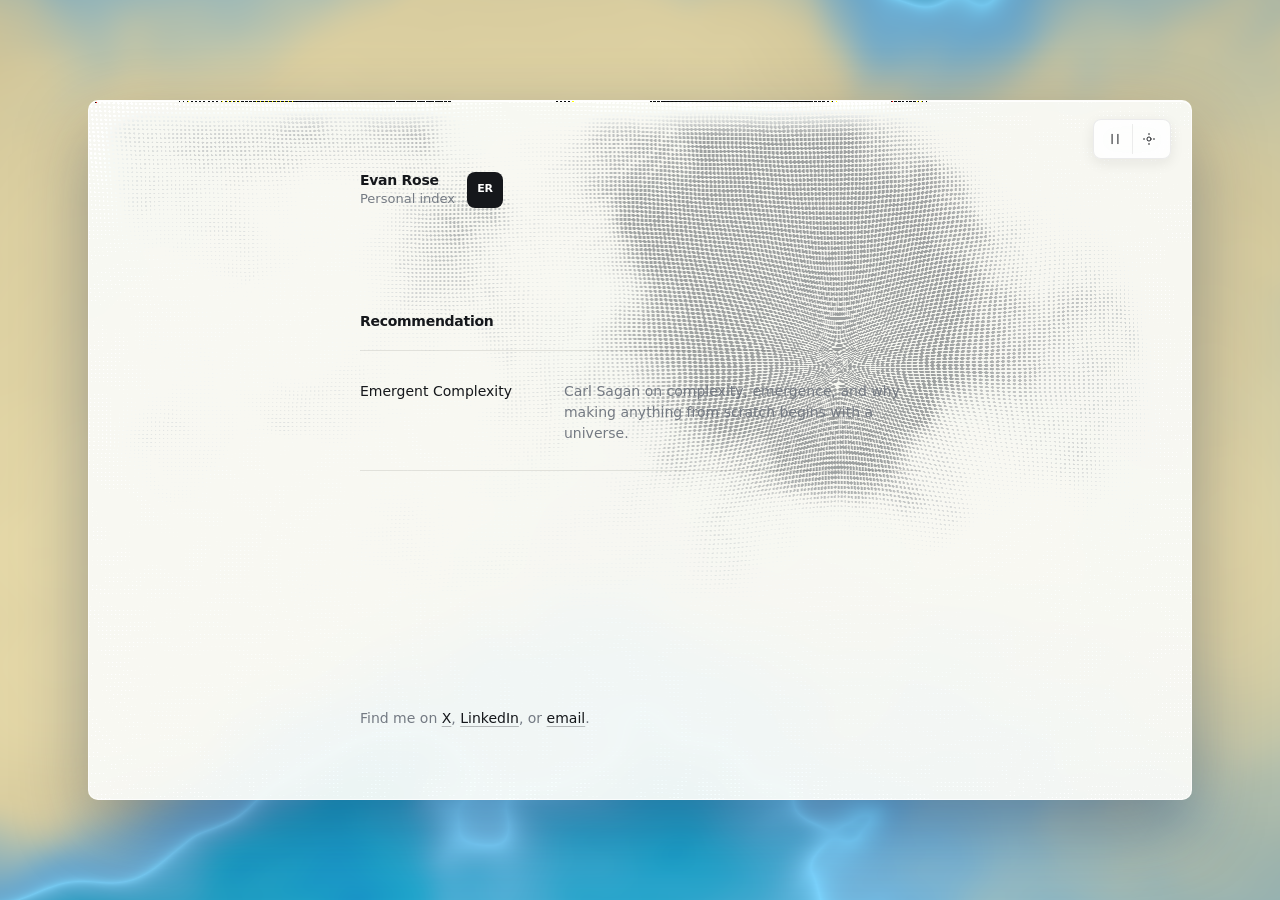
==== commit cb5e7d23: "Replace gradient with liquid shaders" ====
--- a/index.html
+++ b/index.html
@@ -3,9 +3,9 @@
 <head>
   <meta charset="utf-8">
   <meta name="viewport" content="width=device-width, initial-scale=1">
-  <meta name="theme-color" content="#dbe9ff">
+  <meta name="theme-color" content="#42bde1">
   <title>Evan Rose</title>
-  <meta name="description" content="Evan Rose — recommendations and ways to say hello.">
+  <meta name="description" content="Evan Rose — a personal index of recommendations and ways to say hello.">
   <meta name="robots" content="index,follow">
   <link rel="icon" href="data:,">
   <style>
@@ -13,25 +13,15 @@
 
     :root {
       color-scheme: light;
-      --ink: #10131a;
-      --copy: #505968;
-      --quiet: #657080;
-      --accent: #3267f2;
-      --snow: #f7faff;
-      --glacier: #b9d8ff;
-      --meltwater: #bcecdf;
-      --glass: rgba(255, 255, 255, 0.72);
-      --glass-soft: rgba(255, 255, 255, 0.54);
-      --glass-line: rgba(255, 255, 255, 0.72);
-      --hairline: rgba(16, 19, 26, 0.1);
-      --shadow: rgba(24, 52, 112, 0.22);
-      --pointer-x: 68%;
-      --pointer-y: 28%;
+      --ink: #15171b;
+      --muted: #747a83;
+      --line: rgba(21, 23, 27, 0.1);
+      --paper: rgba(249, 250, 247, 0.94);
     }
 
     html {
       min-height: 100%;
-      background: #dbe9ff;
+      background: #2aa9d5;
       color: var(--ink);
       font-family: Inter, ui-sans-serif, system-ui, -apple-system, BlinkMacSystemFont, "Segoe UI", sans-serif;
       font-size: 16px;
@@ -41,564 +31,645 @@
     }
 
     body {
-      position: relative;
-      isolation: isolate;
       min-height: 100vh;
       min-height: 100svh;
       margin: 0;
       display: grid;
       place-items: center;
-      padding: clamp(1rem, 6vw, 5.625rem);
+      padding: clamp(1rem, 6.9vw, 6.25rem);
       overflow-x: hidden;
-      background: #dbe9ff;
-      transition: color 500ms ease, background-color 500ms ease;
+      background:
+        radial-gradient(circle at 12% 22%, #e6d7a8 0, transparent 34%),
+        radial-gradient(circle at 76% -8%, #d7e6bd 0, #43bde1 30%, transparent 54%),
+        radial-gradient(circle at 68% 104%, #071c73 0, #0739cd 30%, transparent 62%),
+        linear-gradient(145deg, #78b7e2, #27a9d7 46%, #d3d7c8);
     }
 
     button, a { font: inherit; }
-
     [hidden] { display: none !important; }
 
-    button { color: inherit; }
-
-    a { color: inherit; }
-
-    .gradient-field {
+    .liquid-canvas {
       position: fixed;
       z-index: 0;
-      inset: -10vmax;
-      overflow: hidden;
-      background:
-        radial-gradient(circle at 18% 12%, var(--snow) 0 18%, transparent 43%),
-        radial-gradient(circle at 82% 22%, var(--meltwater) 0 12%, var(--glacier) 34%, transparent 62%),
-        radial-gradient(circle at 48% 110%, var(--accent) 0, #7aa7ff 30%, var(--snow) 68%);
-      transform: translateZ(0);
-    }
-
-    .gradient-field::before {
-      content: "";
-      position: absolute;
-      inset: -18%;
-      background:
-        radial-gradient(circle at var(--pointer-x) var(--pointer-y), rgba(244, 255, 252, 0.96) 0 6%, rgba(188, 236, 223, 0.72) 14%, transparent 35%),
-        conic-gradient(from 118deg at 48% 58%, rgba(50, 103, 242, 0.12), rgba(255, 255, 255, 0.62), rgba(188, 236, 223, 0.24), rgba(50, 103, 242, 0.12));
-      filter: blur(34px) saturate(1.12);
-      animation: field-drift 18s ease-in-out infinite alternate;
-      will-change: transform;
-    }
-
-    .gradient-field::after {
-      content: "";
-      position: absolute;
       inset: 0;
-      background-image: radial-gradient(rgba(16, 19, 26, 0.34) 0.55px, transparent 0.7px);
-      background-size: 4px 4px;
-      opacity: 0.17;
-      -webkit-mask-image: radial-gradient(circle at var(--pointer-x) var(--pointer-y), #000 0 16%, rgba(0, 0, 0, 0.7) 30%, transparent 62%);
-      mask-image: radial-gradient(circle at var(--pointer-x) var(--pointer-y), #000 0 16%, rgba(0, 0, 0, 0.7) 30%, transparent 62%);
-      transition: opacity 500ms ease;
-    }
-
-    .current {
-      position: absolute;
-      border-radius: 50%;
-      filter: blur(44px);
-      will-change: transform;
-    }
-
-    .current--cobalt {
-      left: -10%;
-      bottom: -38%;
-      width: 82%;
-      height: 70%;
-      opacity: 0.88;
-      background: linear-gradient(112deg, #3267f2 0%, #7fa9ff 56%, #bcecdf 100%);
-      animation: cobalt-current 15s ease-in-out infinite alternate;
-    }
-
-    .current--mint {
-      top: -31%;
-      right: -14%;
-      width: 64%;
-      height: 68%;
-      opacity: 0.72;
-      background: radial-gradient(circle at 44% 50%, #e9fff8 0%, #bcecdf 38%, #75a6ff 74%, transparent 100%);
-      animation: mint-current 17s ease-in-out infinite alternate;
-    }
-
-    @keyframes field-drift {
-      from { transform: rotate(-3deg) scale(1); }
-      to { transform: rotate(4deg) scale(1.08) translate3d(1.5%, -1%, 0); }
-    }
-
-    @keyframes cobalt-current {
-      from { transform: rotate(-10deg) translate3d(-2%, 3%, 0); }
-      to { transform: rotate(-4deg) translate3d(8%, -5%, 0) scale(1.08); }
-    }
-
-    @keyframes mint-current {
-      from { transform: rotate(14deg) translate3d(0, 0, 0); }
-      to { transform: rotate(4deg) translate3d(-11%, 9%, 0) scale(1.12); }
-    }
-
-    .glass {
+      width: 100%;
+      height: 100%;
+      pointer-events: none;
+    }
+
+    .paper {
       position: relative;
       z-index: 1;
-      width: min(70rem, calc(100vw - clamp(2rem, 12vw, 10rem)));
-      min-height: min(45rem, calc(100svh - clamp(2rem, 12vw, 10rem)));
-      display: flex;
-      flex-direction: column;
-      padding: clamp(2rem, 5vw, 4rem) clamp(1.5rem, 5.5vw, 4.5rem);
+      width: min(77.5rem, calc(100vw - clamp(2rem, 13.8vw, 12.5rem)));
+      height: min(43.75rem, calc(100svh - clamp(2rem, 13.8vw, 12.5rem)));
+      min-height: 36rem;
       overflow: hidden;
       isolation: isolate;
-      border: 1px solid var(--glass-line);
-      border-radius: 1.75rem;
-      background: var(--glass);
-      box-shadow: inset 0 1px 0 rgba(255, 255, 255, 0.8), 0 2.25rem 5.625rem var(--shadow);
-      -webkit-backdrop-filter: blur(30px) saturate(1.12);
-      backdrop-filter: blur(30px) saturate(1.12);
-      transition: background-color 500ms ease, border-color 500ms ease, box-shadow 500ms ease;
-    }
-
-    .glass::before {
-      content: "";
-      position: absolute;
-      z-index: -1;
-      top: -7rem;
-      right: -6rem;
-      width: 32rem;
-      height: 25rem;
-      border-radius: 50%;
-      background: radial-gradient(circle, rgba(50, 103, 242, 0.08), transparent 68%);
-      transform: translate(calc((var(--pointer-x) - 50%) * 0.08), calc((var(--pointer-y) - 50%) * 0.08));
-      transition: transform 240ms ease-out;
-    }
-
-    .glass::after {
+      border: 1px solid rgba(255, 255, 255, 0.72);
+      border-radius: 0.625rem;
+      background: var(--paper);
+      box-shadow:
+        inset 0 1px 0 rgba(255, 255, 255, 0.9),
+        0 1.75rem 4.5rem rgba(4, 22, 74, 0.34);
+    }
+
+    .paper::after {
       content: "";
       position: absolute;
       z-index: 0;
       inset: 0;
-      background-image: radial-gradient(rgba(16, 19, 26, 0.36) 0.55px, transparent 0.72px);
-      background-size: 4px 4px;
-      opacity: 0.09;
+      opacity: 0.16;
       pointer-events: none;
-      -webkit-mask-image: radial-gradient(circle at var(--pointer-x) var(--pointer-y), #000 0 14%, rgba(0, 0, 0, 0.64) 28%, transparent 58%);
-      mask-image: radial-gradient(circle at var(--pointer-x) var(--pointer-y), #000 0 14%, rgba(0, 0, 0, 0.64) 28%, transparent 58%);
-      transition: opacity 500ms ease;
-    }
-
-    .glass > * {
+      background-image: radial-gradient(rgba(32, 38, 46, 0.5) 0.6px, transparent 0.75px);
+      background-size: 5px 5px;
+      -webkit-mask-image:
+        radial-gradient(ellipse 55% 38% at 65% 5%, #000, transparent 72%),
+        radial-gradient(ellipse 45% 30% at 20% 100%, #000, transparent 72%);
+      mask-image:
+        radial-gradient(ellipse 55% 38% at 65% 5%, #000, transparent 72%),
+        radial-gradient(ellipse 45% 30% at 20% 100%, #000, transparent 72%);
+    }
+
+    .webgl-ready .paper::after { display: none; }
+
+    .dither-canvas {
+      position: absolute;
+      z-index: 0;
+      inset: 0;
+      width: 100%;
+      height: 100%;
+      opacity: 0.56;
+      pointer-events: none;
+      mix-blend-mode: multiply;
+    }
+
+    .content {
       position: relative;
       z-index: 1;
-    }
-
-    .topbar {
+      width: min(35rem, calc(100% - 3rem));
+      height: 100%;
+      display: flex;
+      flex-direction: column;
+      margin: 0 auto;
+      padding: clamp(3rem, 7.8vh, 4.375rem) 0;
+    }
+
+    .identity {
       display: flex;
       align-items: center;
-      justify-content: space-between;
-      gap: 1rem;
-    }
-
-    .brand {
-      display: inline-flex;
-      align-items: center;
       gap: 0.75rem;
+    }
+
+    .identity-copy {
+      display: flex;
+      flex-direction: column;
+      gap: 0.0625rem;
+    }
+
+    h1 {
+      margin: 0;
       color: var(--ink);
-      text-decoration: none;
-    }
-
-    .brand-mark {
-      width: 2.125rem;
-      height: 2.125rem;
+      font-size: 0.875rem;
+      font-weight: 650;
+      letter-spacing: -0.02em;
+      line-height: 1.125rem;
+    }
+
+    .identity-note {
+      margin: 0;
+      color: var(--muted);
+      font-size: 0.8125rem;
+      line-height: 1.125rem;
+    }
+
+    .identity-mark {
+      width: 2.25rem;
+      height: 2.25rem;
       display: grid;
       flex: 0 0 auto;
       place-items: center;
-      border-radius: 50%;
+      border-radius: 0.5rem;
       background: var(--ink);
       color: #fff;
-      font-size: 0.75rem;
+      font-size: 0.6875rem;
       font-weight: 700;
       letter-spacing: -0.02em;
-      transition: background-color 500ms ease, color 500ms ease;
-    }
-
-    .brand-label {
-      font-size: 0.8125rem;
+    }
+
+    .recommendations {
+      padding-top: clamp(5rem, 11.6vh, 6.5rem);
+    }
+
+    .section-title {
+      margin: 0 0 1.25rem;
+      color: var(--ink);
+      font-size: 0.875rem;
       font-weight: 650;
-      letter-spacing: -0.01em;
-    }
-
-    .controls {
+      letter-spacing: -0.02em;
+      line-height: 1.125rem;
+    }
+
+    .recommendation {
+      display: grid;
+      grid-template-columns: 10rem minmax(0, 1fr);
+      gap: 2.75rem;
+      padding: 1.875rem 0 1.625rem;
+      border-top: 1px solid var(--line);
+      border-bottom: 1px solid var(--line);
+      color: inherit;
+      text-decoration: none;
+      transition: opacity 160ms ease;
+    }
+
+    .recommendation:hover { opacity: 0.58; }
+
+    .recommendation:focus-visible,
+    .contact-link:focus-visible,
+    .shader-control:focus-visible {
+      outline: 2px solid #0759dd;
+      outline-offset: 3px;
+    }
+
+    .recommendation-name,
+    .recommendation-copy {
+      font-size: 0.875rem;
+      line-height: 1.3125rem;
+    }
+
+    .recommendation-name { color: var(--ink); }
+    .recommendation-copy { color: var(--muted); }
+
+    .contact {
+      margin-top: auto;
+      color: var(--muted);
+      font-size: 0.875rem;
+      line-height: 1.3125rem;
+    }
+
+    .contact-link {
+      color: var(--ink);
+      text-decoration-color: rgba(21, 23, 27, 0.28);
+      text-decoration-thickness: 1px;
+      text-underline-offset: 0.18em;
+    }
+
+    .shader-controls {
+      position: absolute;
+      z-index: 3;
+      top: 1.125rem;
+      right: 1.25rem;
       display: flex;
       align-items: center;
-      gap: 0.5rem;
-    }
-
-    .control {
-      width: 2.5rem;
-      height: 2.5rem;
+      padding: 0.25rem;
+      border: 1px solid rgba(21, 23, 27, 0.08);
+      border-radius: 0.5rem;
+      background: rgba(255, 255, 255, 0.82);
+      box-shadow: 0 0.25rem 0.875rem rgba(21, 23, 27, 0.08);
+      -webkit-backdrop-filter: blur(12px);
+      backdrop-filter: blur(12px);
+    }
+
+    .shader-control {
+      width: 2.125rem;
+      height: 1.875rem;
       display: grid;
       place-items: center;
       padding: 0;
-      border: 1px solid var(--hairline);
-      border-radius: 50%;
-      background: rgba(255, 255, 255, 0.66);
+      border: 0;
+      background: transparent;
+      color: var(--ink);
       cursor: pointer;
-      transition: transform 180ms ease, background-color 180ms ease, border-color 500ms ease;
-    }
-
-    .control:hover { transform: translateY(-2px); background: rgba(255, 255, 255, 0.9); }
-
-    .control:active { transform: translateY(0) scale(0.96); }
-
-    .control:focus-visible,
-    .recommendation:focus-visible,
-    .contact-link:focus-visible,
-    .brand:focus-visible {
-      outline: 2px solid var(--accent);
-      outline-offset: 3px;
-    }
-
-    .control svg { width: 1rem; height: 1rem; }
-
-    .hero {
-      display: flex;
-      flex-direction: column;
-      gap: 1rem;
-      padding-top: clamp(4.75rem, 10vw, 6.375rem);
-    }
-
-    .eyebrow {
-      margin: 0;
-      color: var(--accent);
-      font-size: 0.75rem;
-      font-weight: 750;
-      letter-spacing: 0.12em;
-      line-height: 1rem;
-      text-transform: uppercase;
-    }
-
-    h1 {
-      margin: 0;
-      color: var(--ink);
-      font-size: clamp(3.5rem, 7.2vw, 4.75rem);
-      font-weight: 650;
-      letter-spacing: -0.055em;
-      line-height: 1;
-    }
-
-    .intro {
-      max-width: 32rem;
-      margin: 0;
-      color: var(--copy);
-      font-size: clamp(1rem, 1.6vw, 1.125rem);
-      letter-spacing: -0.015em;
-      line-height: 1.5;
-    }
-
-    .lower {
-      display: flex;
-      align-items: flex-end;
-      justify-content: space-between;
-      gap: 3rem;
-      margin-top: auto;
-      padding-top: clamp(4rem, 9vw, 5.5rem);
-    }
-
-    .recommendation-wrap {
-      width: min(40.625rem, 100%);
-    }
-
-    .section-label {
-      display: flex;
-      align-items: center;
-      justify-content: space-between;
-      gap: 1rem;
-      margin-bottom: 0.875rem;
-      color: var(--copy);
-      font-size: 0.75rem;
-      font-weight: 750;
-      letter-spacing: 0.1em;
-      line-height: 1rem;
-      text-transform: uppercase;
-    }
-
-    .count {
-      color: #7a8492;
-      font-weight: 500;
-      letter-spacing: 0;
-    }
-
-    .recommendation {
-      min-height: 5.75rem;
-      display: flex;
-      align-items: center;
-      gap: 1.25rem;
-      padding: 1.125rem 1.25rem;
-      border: 1px solid var(--hairline);
-      border-radius: 1.125rem;
-      background: var(--glass-soft);
-      box-shadow: inset 0 1px 0 rgba(255, 255, 255, 0.76);
-      text-decoration: none;
-      transition: transform 220ms ease, background-color 220ms ease, border-color 500ms ease;
-    }
-
-    .recommendation:hover { transform: translateY(-3px); background: rgba(255, 255, 255, 0.76); }
-
-    .play {
-      width: 3rem;
-      height: 3rem;
-      display: grid;
-      flex: 0 0 auto;
-      place-items: center;
-      border-radius: 50%;
-      background: var(--ink);
-      color: #fff;
-      transition: background-color 500ms ease, color 500ms ease;
-    }
-
-    .play svg { width: 0.9375rem; height: 1.0625rem; transform: translateX(1px); }
-
-    .recommendation-copy {
-      min-width: 0;
-      display: flex;
-      flex: 1 1 auto;
-      flex-direction: column;
-      gap: 0.25rem;
-    }
-
-    .recommendation-title {
-      color: var(--ink);
-      font-size: 1.0625rem;
-      font-weight: 650;
-      letter-spacing: -0.02em;
-      line-height: 1.375rem;
-    }
-
-    .recommendation-note {
-      color: var(--quiet);
-      font-size: 0.8125rem;
-      line-height: 1.125rem;
-    }
-
-    .arrow { width: 2rem; flex: 0 0 2rem; text-align: center; font-size: 1rem; }
-
-    .contacts {
-      display: flex;
-      flex: 0 0 auto;
-      align-items: center;
-      gap: 0.5rem;
-    }
-
-    .contact-link {
-      height: 2.75rem;
-      min-width: 2.75rem;
-      display: grid;
-      place-items: center;
-      padding: 0 1.125rem;
-      border: 1px solid var(--hairline);
-      border-radius: 1.375rem;
-      background: var(--glass-soft);
-      color: var(--ink);
-      font-size: 0.8125rem;
-      font-weight: 650;
-      text-decoration: none;
-      transition: transform 180ms ease, background-color 180ms ease, border-color 500ms ease;
-    }
-
-    .contact-link--round { width: 2.75rem; padding: 0; border-radius: 50%; }
-
-    .contact-link:hover { transform: translateY(-2px); background: rgba(255, 255, 255, 0.76); }
-
-    .sr-only {
-      position: absolute;
-      width: 1px;
-      height: 1px;
-      padding: 0;
-      margin: -1px;
-      overflow: hidden;
-      clip: rect(0, 0, 0, 0);
-      white-space: nowrap;
-      border: 0;
-    }
-
-    body[data-theme="night"] {
-      color-scheme: dark;
-      --ink: #f7faff;
-      --copy: #d5def0;
-      --quiet: #aebbd1;
-      --accent: #8bb0ff;
-      --snow: #080c18;
-      --glacier: #17346e;
-      --meltwater: #185c63;
-      --glass: rgba(8, 13, 27, 0.64);
-      --glass-soft: rgba(10, 18, 36, 0.5);
-      --glass-line: rgba(255, 255, 255, 0.16);
-      --hairline: rgba(255, 255, 255, 0.14);
-      --shadow: rgba(0, 0, 0, 0.42);
-      background: #070b17;
-    }
-
-    body[data-theme="night"] .control,
-    body[data-theme="night"] .recommendation,
-    body[data-theme="night"] .contact-link { background: rgba(10, 18, 36, 0.52); }
-
-    body[data-theme="night"] .control:hover,
-    body[data-theme="night"] .recommendation:hover,
-    body[data-theme="night"] .contact-link:hover { background: rgba(24, 40, 74, 0.72); }
-
-    body[data-theme="night"] .brand-mark,
-    body[data-theme="night"] .play { background: #f7faff; color: #10131a; }
-
-    body.motion-paused .gradient-field::before,
-    body.motion-paused .current { animation-play-state: paused; }
-
-    body.motion-paused .gradient-field::after { opacity: 0.08; }
-
-    body.motion-paused .glass::after { opacity: 0.035; }
-
-    @media (max-width: 64rem) {
-      .glass { width: min(100%, 52rem); min-height: min(45rem, calc(100svh - 2rem)); }
-      .lower { align-items: stretch; flex-direction: column; gap: 1.5rem; }
-      .recommendation-wrap { width: 100%; }
-      .contacts { align-self: flex-end; }
-    }
-
-    @media (max-width: 40rem) {
+    }
+
+    .shader-control + .shader-control { border-left: 1px solid rgba(21, 23, 27, 0.08); }
+    .shader-control:hover { background: rgba(21, 23, 27, 0.045); }
+    .shader-control svg { width: 0.875rem; height: 0.875rem; }
+
+    @media (max-width: 44rem) {
       body { place-items: start center; padding: 1rem; }
-      .glass { min-height: calc(100svh - 2rem); border-radius: 1.5rem; }
-      .brand-label { display: none; }
-      .hero { padding-top: 4.75rem; }
-      h1 { font-size: clamp(3.25rem, 17vw, 4rem); }
-      .lower { padding-top: 4.5rem; }
-      .recommendation { align-items: flex-start; gap: 0.875rem; padding: 1rem; }
-      .play { width: 2.5rem; height: 2.5rem; }
-      .recommendation-note { font-size: 0.75rem; }
-      .arrow { width: 1.25rem; flex-basis: 1.25rem; }
-      .contacts { align-self: flex-start; }
+
+      .paper {
+        width: calc(100vw - 2rem);
+        height: calc(100svh - 2rem);
+        min-height: 38rem;
+        border-radius: 0.75rem;
+      }
+
+      .content {
+        width: calc(100% - 3rem);
+        padding: 3.25rem 0 2.25rem;
+      }
+
+      .recommendations { padding-top: 6rem; }
+
+      .recommendation {
+        grid-template-columns: 1fr;
+        gap: 0.5rem;
+        padding: 1.5rem 0;
+      }
+
+      .shader-controls { top: 1rem; right: 1rem; }
     }
 
     @media (prefers-reduced-motion: reduce) {
       *, *::before, *::after {
         scroll-behavior: auto !important;
-        animation-duration: 0.001ms !important;
-        animation-iteration-count: 1 !important;
         transition-duration: 0.001ms !important;
       }
     }
   </style>
 </head>
 <body>
-  <div class="gradient-field" aria-hidden="true">
-    <div class="current current--cobalt"></div>
-    <div class="current current--mint"></div>
-  </div>
-
-  <main class="glass" aria-labelledby="name">
-    <header class="topbar">
-      <a class="brand" href="./" aria-label="Evan Rose home">
-        <span class="brand-mark" aria-hidden="true">ER</span>
-        <span class="brand-label">evanrose.com</span>
-      </a>
-
-      <div class="controls" aria-label="Page controls">
-        <button class="control" id="motion-toggle" type="button" aria-label="Pause background motion" aria-pressed="false" title="Pause background motion">
-          <svg class="pause-icon" viewBox="0 0 24 24" fill="none" stroke="currentColor" stroke-width="1.7" stroke-linecap="round" aria-hidden="true"><path d="M7 4v16M17 4v16"/></svg>
-          <svg class="play-icon" viewBox="0 0 24 24" fill="none" aria-hidden="true" hidden><path d="M8 5v14l11-7z" fill="currentColor"/></svg>
-        </button>
-        <button class="control" id="theme-toggle" type="button" aria-label="Switch to night theme" aria-pressed="false" title="Switch to night theme">
-          <svg viewBox="0 0 24 24" fill="none" stroke="currentColor" stroke-width="1.7" stroke-linecap="round" stroke-linejoin="round" aria-hidden="true"><circle cx="12" cy="12" r="3.5"/><path d="M12 2.5v2M12 19.5v2M2.5 12h2M19.5 12h2M5.3 5.3l1.4 1.4M17.3 17.3l1.4 1.4M18.7 5.3l-1.4 1.4M6.7 17.3l-1.4 1.4"/></svg>
-        </button>
-      </div>
-    </header>
-
-    <section class="hero">
-      <p class="eyebrow">Personal index · 2026</p>
-      <h1 id="name">Evan Rose</h1>
-      <p class="intro">A few things worth keeping close, plus a simple way to say hello.</p>
-    </section>
-
-    <div class="lower">
-      <section class="recommendation-wrap" aria-labelledby="recommendations-heading">
-        <div class="section-label">
-          <span id="recommendations-heading">Recommendation</span>
-          <span class="count">01 / 01</span>
+  <canvas class="liquid-canvas" id="liquid-canvas" aria-hidden="true"></canvas>
+
+  <main class="paper" id="paper" aria-labelledby="name">
+    <canvas class="dither-canvas" id="dither-canvas" aria-hidden="true"></canvas>
+
+    <div class="shader-controls" aria-label="Shader controls">
+      <button class="shader-control" id="motion-toggle" type="button" aria-label="Pause shader motion" aria-pressed="false" title="Pause shader motion">
+        <svg class="pause-icon" viewBox="0 0 24 24" fill="none" stroke="currentColor" stroke-width="1.7" stroke-linecap="round" aria-hidden="true"><path d="M7 4v16M17 4v16"/></svg>
+        <svg class="play-icon" viewBox="0 0 24 24" fill="none" aria-hidden="true" hidden><path d="M8 5v14l11-7z" fill="currentColor"/></svg>
+      </button>
+      <button class="shader-control" id="texture-toggle" type="button" aria-label="Use sage shader texture" aria-pressed="false" title="Use sage shader texture">
+        <svg viewBox="0 0 24 24" fill="none" stroke="currentColor" stroke-width="1.6" stroke-linecap="round" aria-hidden="true"><circle cx="12" cy="12" r="3.5"/><path d="M12 2.5v2M12 19.5v2M2.5 12h2M19.5 12h2"/></svg>
+      </button>
+    </div>
+
+    <div class="content">
+      <header class="identity">
+        <div class="identity-copy">
+          <h1 id="name">Evan Rose</h1>
+          <p class="identity-note">Personal index</p>
         </div>
+        <span class="identity-mark" aria-hidden="true">ER</span>
+      </header>
+
+      <section class="recommendations" aria-labelledby="recommendations-heading">
+        <h2 class="section-title" id="recommendations-heading">Recommendation</h2>
         <a class="recommendation" href="https://www.youtube.com/watch?v=0HqUYpGQIfs" target="_blank" rel="noopener noreferrer">
-          <span class="play" aria-hidden="true">
-            <svg viewBox="0 0 15 17" fill="none"><path d="M14 8.5 1 16V1l13 7.5Z" fill="currentColor"/></svg>
-          </span>
-          <span class="recommendation-copy">
-            <span class="recommendation-title">Emergent Complexity</span>
-            <span class="recommendation-note">“To make an apple pie from scratch, invent the universe.”</span>
-          </span>
-          <span class="arrow" aria-hidden="true">↗</span>
-          <span class="sr-only">Opens on YouTube in a new tab</span>
+          <span class="recommendation-name">Emergent Complexity</span>
+          <span class="recommendation-copy">Carl Sagan on complexity, emergence, and why making anything from scratch begins with a universe.</span>
         </a>
       </section>
 
-      <nav class="contacts" aria-label="Contact and social links">
-        <a class="contact-link" href="mailto:evanrose@ucla.edu">email</a>
-        <a class="contact-link contact-link--round" href="https://x.com/evanr0se" target="_blank" rel="noopener noreferrer" aria-label="Evan Rose on X">X</a>
-        <a class="contact-link contact-link--round" href="https://www.linkedin.com/in/evanucla/" target="_blank" rel="noopener noreferrer" aria-label="Evan Rose on LinkedIn">in</a>
-      </nav>
+      <footer class="contact">
+        Find me on
+        <a class="contact-link" href="https://x.com/evanr0se" target="_blank" rel="noopener noreferrer">X</a>,
+        <a class="contact-link" href="https://www.linkedin.com/in/evanucla/" target="_blank" rel="noopener noreferrer">LinkedIn</a>,
+        or <a class="contact-link" href="mailto:evanrose@ucla.edu">email</a>.
+      </footer>
     </div>
   </main>
 
+  <script id="fullscreen-vertex" type="x-shader/x-vertex">
+#version 300 es
+const vec2 POSITIONS[3] = vec2[3](
+  vec2(-1.0, -1.0),
+  vec2(3.0, -1.0),
+  vec2(-1.0, 3.0)
+);
+
+void main() {
+  gl_Position = vec4(POSITIONS[gl_VertexID], 0.0, 1.0);
+}
+  </script>
+
+  <script id="liquid-fragment" type="x-shader/x-fragment">
+#version 300 es
+precision highp float;
+
+out vec4 outColor;
+uniform vec2 u_resolution;
+uniform vec2 u_mouse;
+uniform float u_time;
+
+float hash21(vec2 p) {
+  p = fract(p * vec2(123.34, 456.21));
+  p += dot(p, p + 45.32);
+  return fract(p.x * p.y);
+}
+
+float noise(vec2 p) {
+  vec2 i = floor(p);
+  vec2 f = fract(p);
+  f = f * f * (3.0 - 2.0 * f);
+  return mix(
+    mix(hash21(i), hash21(i + vec2(1.0, 0.0)), f.x),
+    mix(hash21(i + vec2(0.0, 1.0)), hash21(i + vec2(1.0)), f.x),
+    f.y
+  );
+}
+
+float fbm(vec2 p) {
+  float value = 0.0;
+  float amplitude = 0.5;
+  mat2 rotation = mat2(0.80, -0.60, 0.60, 0.80);
+  for (int i = 0; i < 5; i++) {
+    value += amplitude * noise(p);
+    p = rotation * p * 2.03 + 7.1;
+    amplitude *= 0.5;
+  }
+  return value;
+}
+
+void main() {
+  vec2 uv = gl_FragCoord.xy / u_resolution.xy;
+  float aspect = u_resolution.x / u_resolution.y;
+  vec2 p = (uv - 0.5) * vec2(aspect, 1.0);
+  vec2 mouse = (u_mouse - 0.5) * vec2(aspect, 1.0);
+  float lens = exp(-dot(p - mouse, p - mouse) * 5.5);
+
+  float t = u_time * 0.045;
+  vec2 q = p;
+  q += 0.32 * vec2(
+    fbm(p * 0.86 + vec2(t, -t * 0.54)),
+    fbm(p * 0.91 + vec2(4.2 - t * 0.42, 2.8 + t))
+  );
+  q += normalize(p - mouse + 0.0001) * lens * 0.055;
+
+  float warp = fbm(q * 1.16 + vec2(-t * 0.5, t * 0.28));
+  float ribbon = sin(q.x * 1.05 + q.y * 1.78 + warp * 2.72 + t * 1.45);
+  ribbon += 0.52 * sin(q.y * 2.40 - q.x * 0.55 - t * 0.88 + warp * 1.92);
+
+  vec3 deep = vec3(0.004, 0.055, 0.31);
+  vec3 cobalt = vec3(0.015, 0.25, 0.82);
+  vec3 cyan = vec3(0.12, 0.68, 0.84);
+  vec3 sky = vec3(0.45, 0.72, 0.88);
+  vec3 cream = vec3(0.90, 0.85, 0.66);
+
+  vec3 color = deep;
+  color = mix(color, cobalt, smoothstep(-1.25, -0.35, ribbon));
+  color = mix(color, cyan, smoothstep(-0.36, 0.18, ribbon));
+  color = mix(color, sky, smoothstep(0.10, 0.54, ribbon));
+  color = mix(color, cream, smoothstep(0.48, 1.12, ribbon));
+
+  float edgeA = exp(-abs(ribbon - 0.44) * 24.0);
+  float edgeB = exp(-abs(ribbon + 0.50) * 18.0);
+  color += vec3(0.50, 0.77, 0.82) * edgeA * 0.20;
+  color += vec3(0.05, 0.17, 0.44) * edgeB * 0.14;
+  color *= 0.92 + 0.14 * fbm(q * 2.1);
+
+  float vignette = smoothstep(1.15, 0.18, length((uv - 0.5) * vec2(0.82, 1.0)));
+  color *= 0.82 + 0.18 * vignette;
+  outColor = vec4(color, 1.0);
+}
+  </script>
+
+  <script id="dither-fragment" type="x-shader/x-fragment">
+#version 300 es
+precision highp float;
+
+out vec4 outColor;
+uniform vec2 u_resolution;
+uniform vec2 u_mouse;
+uniform float u_time;
+uniform float u_dpr;
+uniform float u_palette;
+uniform float u_scroll;
+
+float hash21(vec2 p) {
+  p = fract(p * vec2(443.8975, 397.2973));
+  p += dot(p, p.yx + 19.19);
+  return fract(p.x * p.y);
+}
+
+float noise(vec2 p) {
+  vec2 i = floor(p);
+  vec2 f = fract(p);
+  f = f * f * (3.0 - 2.0 * f);
+  return mix(
+    mix(hash21(i), hash21(i + vec2(1.0, 0.0)), f.x),
+    mix(hash21(i + vec2(0.0, 1.0)), hash21(i + vec2(1.0)), f.x),
+    f.y
+  );
+}
+
+float fbm(vec2 p) {
+  float value = 0.0;
+  float amplitude = 0.5;
+  mat2 rotation = mat2(0.82, -0.57, 0.57, 0.82);
+  for (int i = 0; i < 5; i++) {
+    value += amplitude * noise(p);
+    p = rotation * p * 2.06 + 5.4;
+    amplitude *= 0.5;
+  }
+  return value;
+}
+
+void main() {
+  vec2 uv = gl_FragCoord.xy / u_resolution.xy;
+  float aspect = u_resolution.x / u_resolution.y;
+  vec2 p = (uv - 0.5) * vec2(aspect, 1.0);
+  vec2 mouse = (u_mouse - 0.5) * vec2(aspect, 1.0);
+  vec2 toPointer = p - mouse;
+  float pointerDistance = length(toPointer);
+  float lens = exp(-pointerDistance * pointerDistance * 20.0);
+
+  float t = u_time * 0.065;
+  vec2 domain = p * 1.55;
+  vec2 flow = vec2(
+    fbm(domain + vec2(t, -t * 0.62 + u_scroll)),
+    fbm(domain + vec2(5.2 - t * 0.48, 2.7 + t))
+  );
+
+  vec2 warpedUv = uv;
+  warpedUv += normalize(toPointer + 0.0001) * lens * (0.042 + 0.014 * sin(u_time * 0.7));
+  warpedUv += (flow - 0.5) * 0.034;
+
+  float field = fbm(p * 1.48 + flow * 1.72 + vec2(-t * 0.22, t * 0.31 + u_scroll));
+  float sweep = 0.5 + 0.5 * sin(p.x * 2.15 - p.y * 3.25 + flow.x * 5.2 + t * 0.9);
+  float density = smoothstep(0.50, 0.80, field * 0.76 + sweep * 0.28 + lens * 0.13);
+
+  vec2 cssPixels = warpedUv * u_resolution / u_dpr;
+  float dotCell = 4.1;
+  vec2 dotPoint = fract(cssPixels / dotCell) - 0.5;
+  float dotRadius = mix(0.045, 0.38, density);
+  float graphiteDot = 1.0 - smoothstep(dotRadius, dotRadius + 0.075, length(dotPoint));
+
+  float clusterCell = 34.0;
+  vec2 clusterId = floor(cssPixels / clusterCell);
+  vec2 clusterPoint = fract(cssPixels / clusterCell) - 0.5;
+  clusterPoint += (vec2(hash21(clusterId), hash21(clusterId + 8.7)) - 0.5) * 0.12;
+  float clusterField = smoothstep(0.34, 0.67, field + sweep * 0.22);
+  float cluster = 1.0 - smoothstep(0.08, 0.23, length(clusterPoint) + (1.0 - clusterField) * 0.26);
+  float dust = 1.0 - smoothstep(0.20, 0.47, length(fract(cssPixels / 5.2) - 0.5));
+  cluster = max(cluster, dust * clusterField * 0.32);
+
+  float particle = mix(graphiteDot, cluster, u_palette);
+  float alpha = mix(
+    graphiteDot * (0.07 + density * 0.70),
+    cluster * (0.12 + clusterField * 0.58),
+    u_palette
+  );
+
+  float edgeFade = smoothstep(0.0, 0.06, uv.x) * smoothstep(0.0, 0.06, uv.y);
+  edgeFade *= smoothstep(0.0, 0.06, 1.0 - uv.x) * smoothstep(0.0, 0.06, 1.0 - uv.y);
+  alpha *= edgeFade;
+
+  vec3 graphite = vec3(0.10, 0.12, 0.15);
+  vec3 sage = vec3(0.34, 0.51, 0.22);
+  vec3 ink = mix(graphite, sage, u_palette);
+  outColor = vec4(ink * particle, alpha);
+}
+  </script>
+
   <script>
     (() => {
-      const root = document.documentElement;
       const body = document.body;
+      const paper = document.getElementById('paper');
       const motionButton = document.getElementById('motion-toggle');
-      const themeButton = document.getElementById('theme-toggle');
+      const textureButton = document.getElementById('texture-toggle');
       const pauseIcon = motionButton.querySelector('.pause-icon');
       const playIcon = motionButton.querySelector('.play-icon');
       const reduceMotion = window.matchMedia('(prefers-reduced-motion: reduce)');
-      const storedTheme = localStorage.getItem('evanrose:theme');
-      let frame = 0;
-
-      function setTheme(theme) {
-        const isNight = theme === 'night';
-        body.dataset.theme = isNight ? 'night' : 'day';
-        themeButton.setAttribute('aria-pressed', String(isNight));
-        themeButton.setAttribute('aria-label', isNight ? 'Switch to day theme' : 'Switch to night theme');
-        themeButton.title = isNight ? 'Switch to day theme' : 'Switch to night theme';
-        document.querySelector('meta[name="theme-color"]').content = isNight ? '#070b17' : '#dbe9ff';
-      }
-
-      function setMotionPaused(paused) {
-        body.classList.toggle('motion-paused', paused);
+      const vertexSource = document.getElementById('fullscreen-vertex').textContent.trim();
+
+      function compile(gl, type, source) {
+        const shader = gl.createShader(type);
+        gl.shaderSource(shader, source);
+        gl.compileShader(shader);
+        if (!gl.getShaderParameter(shader, gl.COMPILE_STATUS)) {
+          gl.deleteShader(shader);
+          return null;
+        }
+        return shader;
+      }
+
+      function createRenderer(canvas, fragmentId, transparent) {
+        const gl = canvas.getContext('webgl2', {
+          alpha: transparent,
+          antialias: false,
+          depth: false,
+          stencil: false,
+          premultipliedAlpha: true,
+          powerPreference: 'high-performance'
+        });
+        if (!gl) return null;
+
+        const vertex = compile(gl, gl.VERTEX_SHADER, vertexSource);
+        const fragment = compile(gl, gl.FRAGMENT_SHADER, document.getElementById(fragmentId).textContent.trim());
+        if (!vertex || !fragment) return null;
+
+        const program = gl.createProgram();
+        gl.attachShader(program, vertex);
+        gl.attachShader(program, fragment);
+        gl.linkProgram(program);
+        gl.deleteShader(vertex);
+        gl.deleteShader(fragment);
+        if (!gl.getProgramParameter(program, gl.LINK_STATUS)) return null;
+
+        const uniforms = {};
+        ['u_resolution', 'u_mouse', 'u_time', 'u_dpr', 'u_palette', 'u_scroll'].forEach(name => {
+          uniforms[name] = gl.getUniformLocation(program, name);
+        });
+
+        function resize() {
+          const rect = canvas.getBoundingClientRect();
+          const dpr = Math.min(window.devicePixelRatio || 1, 2);
+          const width = Math.max(1, Math.round(rect.width * dpr));
+          const height = Math.max(1, Math.round(rect.height * dpr));
+          if (canvas.width !== width || canvas.height !== height) {
+            canvas.width = width;
+            canvas.height = height;
+          }
+          return dpr;
+        }
+
+        function draw(state) {
+          const dpr = resize();
+          gl.viewport(0, 0, canvas.width, canvas.height);
+          gl.useProgram(program);
+          if (transparent) gl.clear(gl.COLOR_BUFFER_BIT);
+          if (uniforms.u_resolution) gl.uniform2f(uniforms.u_resolution, canvas.width, canvas.height);
+          if (uniforms.u_mouse) gl.uniform2f(uniforms.u_mouse, state.mouseX, state.mouseY);
+          if (uniforms.u_time) gl.uniform1f(uniforms.u_time, state.time);
+          if (uniforms.u_dpr) gl.uniform1f(uniforms.u_dpr, dpr);
+          if (uniforms.u_palette) gl.uniform1f(uniforms.u_palette, state.palette);
+          if (uniforms.u_scroll) gl.uniform1f(uniforms.u_scroll, window.scrollY * 0.002);
+          gl.drawArrays(gl.TRIANGLES, 0, 3);
+        }
+
+        return { draw };
+      }
+
+      const liquid = createRenderer(
+        document.getElementById('liquid-canvas'),
+        'liquid-fragment',
+        false
+      );
+      const dither = createRenderer(
+        document.getElementById('dither-canvas'),
+        'dither-fragment',
+        true
+      );
+
+      if (liquid && dither) body.classList.add('webgl-ready');
+
+      const state = {
+        time: 0,
+        palette: 0,
+        paused: reduceMotion.matches,
+        mouseX: 0.68,
+        mouseY: 0.62,
+        targetX: 0.68,
+        targetY: 0.62,
+        panelTargetX: 0.68,
+        panelTargetY: 0.62
+      };
+
+      function setPaused(paused) {
+        state.paused = paused;
         motionButton.setAttribute('aria-pressed', String(paused));
-        motionButton.setAttribute('aria-label', paused ? 'Play background motion' : 'Pause background motion');
-        motionButton.title = paused ? 'Play background motion' : 'Pause background motion';
+        motionButton.setAttribute('aria-label', paused ? 'Play shader motion' : 'Pause shader motion');
+        motionButton.title = paused ? 'Play shader motion' : 'Pause shader motion';
         pauseIcon.hidden = paused;
         playIcon.hidden = !paused;
       }
 
+      function setPalette(palette) {
+        state.palette = palette;
+        const sage = palette === 1;
+        textureButton.setAttribute('aria-pressed', String(sage));
+        textureButton.setAttribute('aria-label', sage ? 'Use graphite shader texture' : 'Use sage shader texture');
+        textureButton.title = sage ? 'Use graphite shader texture' : 'Use sage shader texture';
+      }
+
       function updatePointer(event) {
-        if (reduceMotion.matches) return;
-        const x = (event.clientX / window.innerWidth) * 100;
-        const y = (event.clientY / window.innerHeight) * 100;
-        cancelAnimationFrame(frame);
-        frame = requestAnimationFrame(() => {
-          root.style.setProperty('--pointer-x', `${x.toFixed(2)}%`);
-          root.style.setProperty('--pointer-y', `${y.toFixed(2)}%`);
+        state.targetX = Math.max(0, Math.min(1, event.clientX / window.innerWidth));
+        state.targetY = Math.max(0, Math.min(1, 1 - event.clientY / window.innerHeight));
+
+        const rect = paper.getBoundingClientRect();
+        state.panelTargetX = Math.max(0, Math.min(1, (event.clientX - rect.left) / rect.width));
+        state.panelTargetY = Math.max(0, Math.min(1, 1 - (event.clientY - rect.top) / rect.height));
+      }
+
+      motionButton.addEventListener('click', () => setPaused(!state.paused));
+      textureButton.addEventListener('click', () => setPalette(state.palette === 0 ? 1 : 0));
+      window.addEventListener('pointermove', updatePointer, { passive: true });
+      reduceMotion.addEventListener('change', event => setPaused(event.matches));
+      setPaused(state.paused);
+      setPalette(0);
+
+      let last = performance.now();
+      function frame(now) {
+        const delta = Math.min(0.05, Math.max(0, (now - last) / 1000));
+        last = now;
+        if (!state.paused) state.time += delta;
+
+        const pointerEase = state.paused ? 0 : 0.075;
+        state.mouseX += ((paper.matches(':hover') ? state.panelTargetX : state.targetX) - state.mouseX) * pointerEase;
+        state.mouseY += ((paper.matches(':hover') ? state.panelTargetY : state.targetY) - state.mouseY) * pointerEase;
+
+        if (liquid) liquid.draw({
+          time: state.time,
+          palette: state.palette,
+          mouseX: state.targetX,
+          mouseY: state.targetY
         });
-      }
-
-      setTheme(storedTheme === 'night' ? 'night' : 'day');
-      setMotionPaused(reduceMotion.matches);
-
-      window.addEventListener('pointermove', updatePointer, { passive: true });
-      motionButton.addEventListener('click', () => {
-        setMotionPaused(!body.classList.contains('motion-paused'));
-      });
-      themeButton.addEventListener('click', () => {
-        const nextTheme = body.dataset.theme === 'night' ? 'day' : 'night';
-        setTheme(nextTheme);
-        localStorage.setItem('evanrose:theme', nextTheme);
-      });
-      reduceMotion.addEventListener('change', event => setMotionPaused(event.matches));
+        if (dither) dither.draw(state);
+        requestAnimationFrame(frame);
+      }
+      requestAnimationFrame(frame);
     })();
   </script>
 </body>
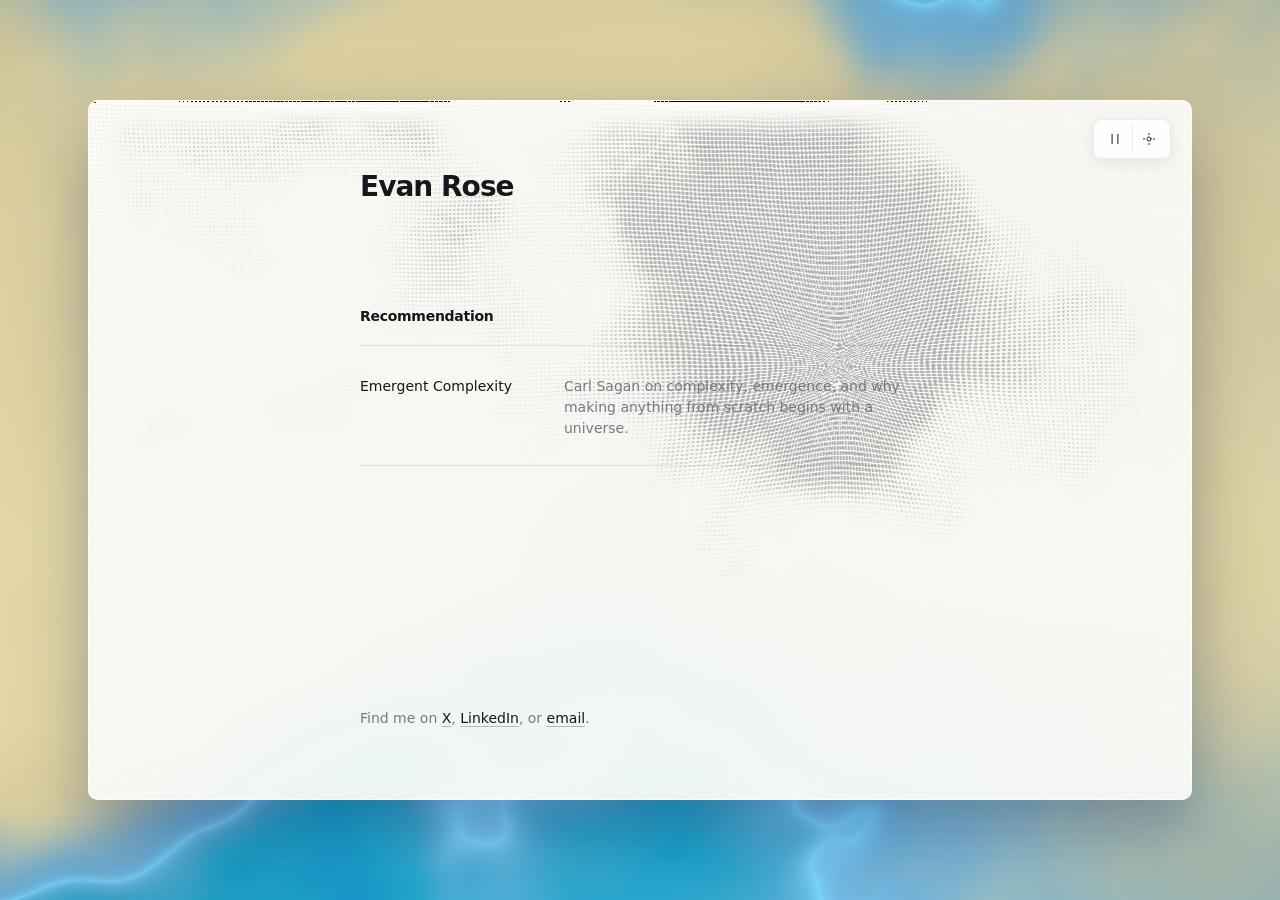
==== commit 36d782c5: "Refine shader header contrast" ====
--- a/index.html
+++ b/index.html
@@ -98,7 +98,7 @@
       inset: 0;
       width: 100%;
       height: 100%;
-      opacity: 0.56;
+      opacity: 0.43;
       pointer-events: none;
       mix-blend-mode: multiply;
     }
@@ -115,45 +115,16 @@
     }
 
     .identity {
-      display: flex;
-      align-items: center;
-      gap: 0.75rem;
-    }
-
-    .identity-copy {
-      display: flex;
-      flex-direction: column;
-      gap: 0.0625rem;
+      display: block;
     }
 
     h1 {
       margin: 0;
       color: var(--ink);
-      font-size: 0.875rem;
+      font-size: 1.75rem;
       font-weight: 650;
-      letter-spacing: -0.02em;
-      line-height: 1.125rem;
-    }
-
-    .identity-note {
-      margin: 0;
-      color: var(--muted);
-      font-size: 0.8125rem;
-      line-height: 1.125rem;
-    }
-
-    .identity-mark {
-      width: 2.25rem;
-      height: 2.25rem;
-      display: grid;
-      flex: 0 0 auto;
-      place-items: center;
-      border-radius: 0.5rem;
-      background: var(--ink);
-      color: #fff;
-      font-size: 0.6875rem;
-      font-weight: 700;
-      letter-spacing: -0.02em;
+      letter-spacing: -0.035em;
+      line-height: 2rem;
     }
 
     .recommendations {
@@ -297,11 +268,7 @@
 
     <div class="content">
       <header class="identity">
-        <div class="identity-copy">
-          <h1 id="name">Evan Rose</h1>
-          <p class="identity-note">Personal index</p>
-        </div>
-        <span class="identity-mark" aria-hidden="true">ER</span>
+        <h1 id="name">Evan Rose</h1>
       </header>
 
       <section class="recommendations" aria-labelledby="recommendations-heading">
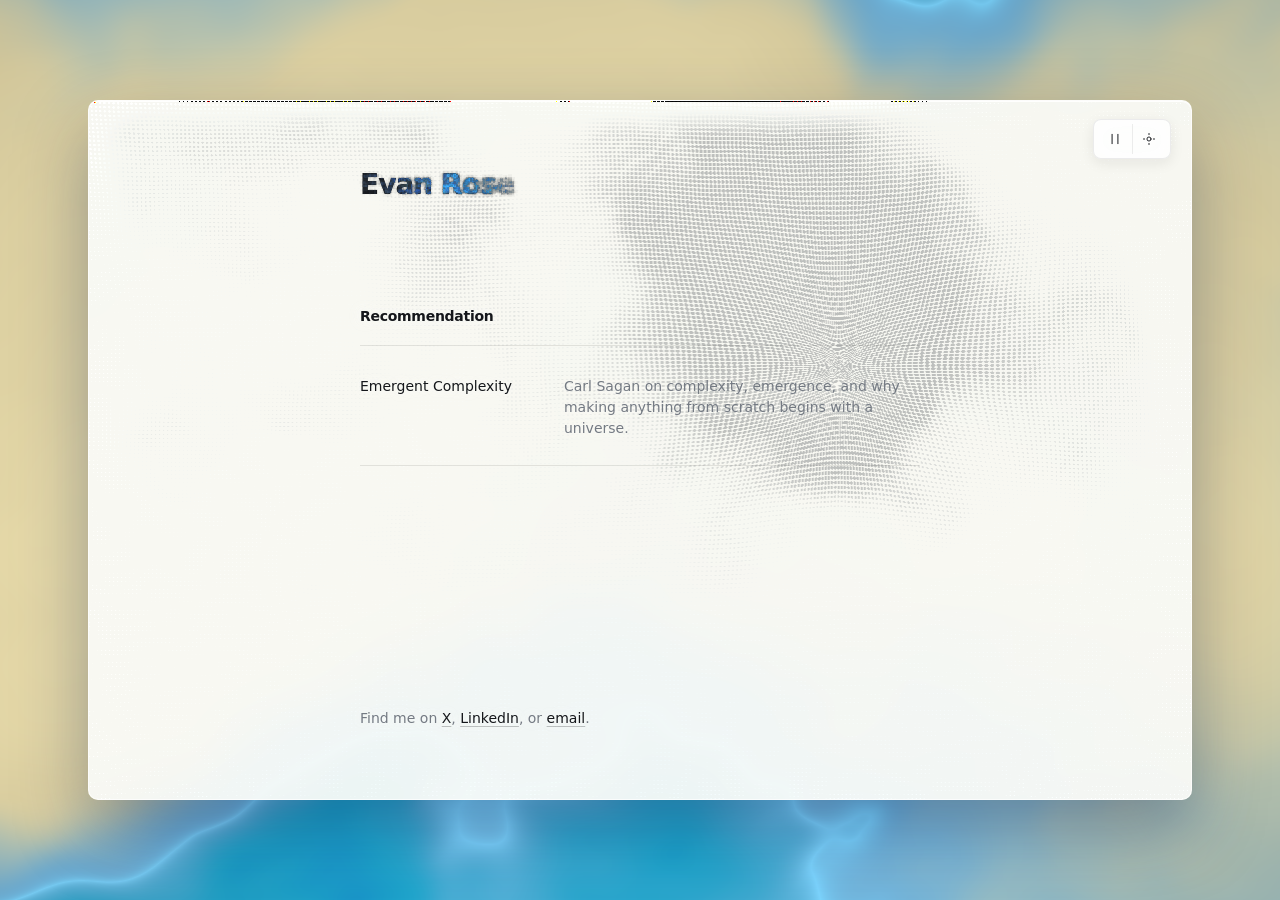
==== commit 8639b8cb: "Add interactive name shader" ====
--- a/index.html
+++ b/index.html
@@ -98,7 +98,7 @@
       inset: 0;
       width: 100%;
       height: 100%;
-      opacity: 0.43;
+      opacity: 0.36;
       pointer-events: none;
       mix-blend-mode: multiply;
     }
@@ -112,10 +112,32 @@
       flex-direction: column;
       margin: 0 auto;
       padding: clamp(3rem, 7.8vh, 4.375rem) 0;
+      text-shadow:
+        0 0 0.45rem rgba(249, 250, 247, 0.96),
+        0 0 1rem rgba(249, 250, 247, 0.72);
     }
 
     .identity {
-      display: block;
+      position: relative;
+      width: max-content;
+      margin: -0.75rem;
+      padding: 0.75rem;
+      isolation: isolate;
+      touch-action: pan-y;
+    }
+
+    .name-canvas {
+      position: absolute;
+      z-index: 1;
+      inset: 0;
+      width: 100%;
+      height: 100%;
+      pointer-events: none;
+    }
+
+    .identity.name-shader-ready h1 {
+      color: transparent;
+      text-shadow: none;
     }
 
     h1 {
@@ -268,6 +290,7 @@
 
     <div class="content">
       <header class="identity">
+        <canvas class="name-canvas" id="name-canvas" aria-hidden="true"></canvas>
         <h1 id="name">Evan Rose</h1>
       </header>
 
@@ -480,10 +503,146 @@
 }
   </script>
 
+  <script id="name-fragment" type="x-shader/x-fragment">
+#version 300 es
+precision highp float;
+
+out vec4 outColor;
+uniform sampler2D u_src;
+uniform vec2 u_resolution;
+uniform float u_time;
+uniform float u_progress;
+uniform vec2 u_name_mouse;
+uniform float u_name_hover;
+uniform float u_spot;
+
+const int TRAIL = 24;
+uniform vec2 u_trail[TRAIL];
+uniform float u_trail_weight[TRAIL];
+
+const float WIDTH = 0.18;
+const float LAYERS = 3.0;
+const vec3 ACCENT_A = vec3(0.16, 0.68, 0.88);
+const vec3 ACCENT_B = vec3(0.02, 0.25, 0.82);
+const vec3 BLOCK_BASE = vec3(0.73, 0.82, 0.76);
+
+float hash21(vec2 p) {
+  return fract(sin(dot(p, vec2(4859.0, 3985.0))) * 3984.0);
+}
+
+float sdBox(vec2 p, float radius) {
+  vec2 q = abs(p) - radius;
+  return length(max(q, 0.0)) + min(max(q.x, q.y), 0.0);
+}
+
+vec4 readText(vec2 uv) {
+  if (uv.x < 0.0 || uv.x > 1.0 || uv.y < 0.0 || uv.y > 1.0) return vec4(0.0);
+  return texture(u_src, vec2(uv.x, 1.0 - uv.y));
+}
+
+vec2 pxToField(vec2 px) {
+  vec2 uv = px / u_resolution;
+  vec2 q = uv * 2.0 - 1.0;
+  q.y *= u_resolution.y / u_resolution.x;
+  return q;
+}
+
+float diagonalPosition(vec2 cellId, float scale) {
+  vec2 p = cellId / scale;
+  return dot(p, vec2(0.7071)) * 0.5 + 0.5;
+}
+
+vec4 cell(vec2 p, vec2 cellId, float scale, float scan, float edge) {
+  vec2 center = cellId + 0.5;
+  vec2 textureUv = center / scale;
+  textureUv.y /= u_resolution.y / u_resolution.x;
+  textureUv = textureUv * 0.5 + 0.5;
+  float glyph = smoothstep(0.0, 0.1, readText(textureUv).a);
+  if (glyph <= 0.0) return vec4(0.0);
+
+  float position = diagonalPosition(cellId, scale);
+  float random = hash21(cellId);
+  float spray = WIDTH * 2.2;
+  float blocks = 1.0 - smoothstep(0.0, WIDTH * 2.0, abs(position + random * spray - scan));
+
+  vec2 cellField = center / scale;
+  float wake = 0.0;
+  for (int i = 0; i < TRAIL; i++) {
+    float weight = u_trail_weight[i];
+    vec2 relative = cellField - pxToField(u_trail[i]);
+    float angle = atan(relative.y, relative.x);
+    float wobble = 1.0
+      + 0.30 * sin(3.0 * angle + u_time * 1.6)
+      + 0.16 * sin(5.0 * angle - u_time * 1.1 + 1.3);
+    float reach = u_spot * 0.8 * wobble;
+    float pool = 1.0 - smoothstep(reach * 0.4, reach, length(relative));
+    wake = max(wake, pool * weight);
+  }
+  blocks = max(blocks, wake * u_name_hover);
+
+  float tone = clamp(
+    0.5 + 0.36 * sin(u_time * 2.0 + random * 6.2831)
+        + 0.14 * sin(u_time * 3.7 + random * 12.566),
+    0.0,
+    1.0
+  );
+  vec3 accent = mix(ACCENT_A, ACCENT_B, tone);
+  vec4 color = vec4(mix(BLOCK_BASE, accent, blocks), 1.0) * blocks;
+
+  vec2 mouseField = pxToField(u_name_mouse);
+  float pull = u_name_hover * (1.0 - smoothstep(0.0, u_spot * 1.4, length(cellField - mouseField)));
+  vec2 magnet = normalize(mouseField - cellField + 0.00001) * pull * 0.18;
+  float box = sdBox(p - center - magnet, 0.38);
+  float edgeLight = clamp(0.18 / max(abs(box), 0.025), 0.0, 4.0);
+  color *= mix(1.0, edgeLight, edge * pow(blocks, 7.0));
+  color += vec4(accent, 1.0) * blocks * (1.0 - smoothstep(0.0, 0.55, abs(box))) * 0.07;
+  return color * glyph;
+}
+
+vec4 cellsColor(vec2 p, float scale, float scan) {
+  vec2 cellId = floor(p);
+  vec2 stepY = vec2(0.0, 1.0);
+  vec4 color = cell(p, cellId, scale, scan, 0.2) * 4.0;
+  color += cell(p, cellId + stepY, scale, scan, 0.9);
+  color += cell(p, cellId - stepY, scale, scan, 0.9);
+  color += cell(p, cellId + stepY.yx, scale, scan, 0.9);
+  color += cell(p, cellId - stepY.yx, scale, scan, 0.9);
+  return color / 8.0;
+}
+
+vec4 drawLayer(vec2 uv, vec2 p, float scan, float scale) {
+  vec4 solidText = readText(uv);
+  vec2 cellId = floor(p * scale);
+  float position = diagonalPosition(cellId, scale);
+  float random = hash21(cellId);
+  float revealed = 1.0 - smoothstep(scan - WIDTH, scan, position + random * WIDTH);
+  solidText *= revealed;
+  return solidText + cellsColor(p * scale, scale, scan) * 1.1;
+}
+
+void main() {
+  vec2 uv = gl_FragCoord.xy / u_resolution;
+  vec2 p = uv * 2.0 - 1.0;
+  p.y *= u_resolution.y / u_resolution.x;
+  float scan = u_progress * 2.4 - 0.7;
+
+  vec4 color = vec4(0.0);
+  for (int i = 0; i < 3; i++) {
+    float layer = float(i);
+    float scale = abs(cos(layer) * 11.0 + 32.0);
+    color += drawLayer(uv, p, scan, scale);
+  }
+  outColor = color / LAYERS;
+  outColor *= smoothstep(-0.68, -0.64, scan);
+}
+  </script>
+
   <script>
     (() => {
       const body = document.body;
       const paper = document.getElementById('paper');
+      const identity = document.querySelector('.identity');
+      const nameLabel = document.getElementById('name');
       const motionButton = document.getElementById('motion-toggle');
       const textureButton = document.getElementById('texture-toggle');
       const pauseIcon = motionButton.querySelector('.pause-icon');
@@ -559,6 +718,217 @@
         return { draw };
       }
 
+      function createNameRenderer(canvas, host, label) {
+        const gl = canvas.getContext('webgl2', {
+          alpha: true,
+          antialias: false,
+          depth: false,
+          stencil: false,
+          premultipliedAlpha: false,
+          powerPreference: 'high-performance'
+        });
+        if (!gl) return null;
+
+        const vertex = compile(gl, gl.VERTEX_SHADER, vertexSource);
+        const fragment = compile(gl, gl.FRAGMENT_SHADER, document.getElementById('name-fragment').textContent.trim());
+        if (!vertex || !fragment) return null;
+
+        const program = gl.createProgram();
+        gl.attachShader(program, vertex);
+        gl.attachShader(program, fragment);
+        gl.linkProgram(program);
+        gl.deleteShader(vertex);
+        gl.deleteShader(fragment);
+        if (!gl.getProgramParameter(program, gl.LINK_STATUS)) return null;
+
+        const uniformNames = [
+          'u_src',
+          'u_resolution',
+          'u_time',
+          'u_progress',
+          'u_name_mouse',
+          'u_name_hover',
+          'u_spot',
+          'u_trail[0]',
+          'u_trail_weight[0]'
+        ];
+        const uniforms = Object.fromEntries(
+          uniformNames.map(name => [name, gl.getUniformLocation(program, name)])
+        );
+
+        const texture = gl.createTexture();
+        const textCanvas = document.createElement('canvas');
+        const textContext = textCanvas.getContext('2d');
+        const labelStyle = getComputedStyle(label);
+        const labelColor = labelStyle.color;
+        let dpr = 1;
+        let measuredWidth = 0;
+        let measuredHeight = 0;
+
+        gl.bindTexture(gl.TEXTURE_2D, texture);
+        gl.texParameteri(gl.TEXTURE_2D, gl.TEXTURE_MIN_FILTER, gl.LINEAR);
+        gl.texParameteri(gl.TEXTURE_2D, gl.TEXTURE_MAG_FILTER, gl.LINEAR);
+        gl.texParameteri(gl.TEXTURE_2D, gl.TEXTURE_WRAP_S, gl.CLAMP_TO_EDGE);
+        gl.texParameteri(gl.TEXTURE_2D, gl.TEXTURE_WRAP_T, gl.CLAMP_TO_EDGE);
+
+        function resize() {
+          const hostRect = host.getBoundingClientRect();
+          const nextDpr = Math.min(window.devicePixelRatio || 1, 2);
+          const width = Math.max(1, Math.round(hostRect.width * nextDpr));
+          const height = Math.max(1, Math.round(hostRect.height * nextDpr));
+          if (width === measuredWidth && height === measuredHeight && nextDpr === dpr) return;
+
+          dpr = nextDpr;
+          measuredWidth = width;
+          measuredHeight = height;
+          canvas.width = width;
+          canvas.height = height;
+          textCanvas.width = width;
+          textCanvas.height = height;
+
+          const currentStyle = getComputedStyle(label);
+          const labelRect = label.getBoundingClientRect();
+          textContext.setTransform(dpr, 0, 0, dpr, 0, 0);
+          textContext.clearRect(0, 0, hostRect.width, hostRect.height);
+          textContext.font = `${currentStyle.fontStyle} ${currentStyle.fontWeight} ${currentStyle.fontSize} ${currentStyle.fontFamily}`;
+          if ('letterSpacing' in textContext) textContext.letterSpacing = currentStyle.letterSpacing;
+          textContext.fillStyle = labelColor;
+          textContext.textAlign = 'left';
+          textContext.textBaseline = 'middle';
+          textContext.fillText(
+            label.textContent.trim(),
+            labelRect.left - hostRect.left,
+            labelRect.top - hostRect.top + labelRect.height * 0.5
+          );
+
+          gl.bindTexture(gl.TEXTURE_2D, texture);
+          gl.pixelStorei(gl.UNPACK_FLIP_Y_WEBGL, false);
+          gl.pixelStorei(gl.UNPACK_PREMULTIPLY_ALPHA_WEBGL, false);
+          gl.texImage2D(gl.TEXTURE_2D, 0, gl.RGBA, gl.RGBA, gl.UNSIGNED_BYTE, textCanvas);
+        }
+
+        const trailSize = 24;
+        const trail = new Float32Array(trailSize * 2).fill(-10000);
+        const trailWeight = new Float32Array(trailSize);
+        const trailBorn = new Float32Array(trailSize).fill(-10000);
+        let head = 1;
+        let hoverTarget = 0;
+        let hover = 0;
+        let live = false;
+        let liveX = -10000;
+        let liveY = -10000;
+        let targetX = -10000;
+        let targetY = -10000;
+        let lastX = -10000;
+        let lastY = -10000;
+        let entranceStart = 0;
+        let animationTime = 0;
+        let ready = false;
+
+        function localPointer(event) {
+          const rect = host.getBoundingClientRect();
+          return {
+            x: (event.clientX - rect.left) * dpr,
+            y: (rect.height - (event.clientY - rect.top)) * dpr
+          };
+        }
+
+        host.addEventListener('pointerenter', event => {
+          const point = localPointer(event);
+          hoverTarget = 1;
+          live = true;
+          targetX = liveX = lastX = point.x;
+          targetY = liveY = lastY = point.y;
+        });
+        host.addEventListener('pointermove', event => {
+          const point = localPointer(event);
+          targetX = point.x;
+          targetY = point.y;
+        }, { passive: true });
+        host.addEventListener('pointerleave', () => {
+          hoverTarget = 0;
+          live = false;
+        });
+        host.addEventListener('pointerdown', event => {
+          if (event.pointerType === 'touch') entranceStart = animationTime;
+        });
+        canvas.addEventListener('webglcontextlost', event => {
+          event.preventDefault();
+          host.classList.remove('name-shader-ready');
+        });
+
+        const resizeObserver = 'ResizeObserver' in window
+          ? new ResizeObserver(() => { measuredWidth = 0; })
+          : null;
+        resizeObserver?.observe(host);
+        document.fonts?.ready.then(() => { measuredWidth = 0; });
+
+        function draw(state) {
+          resize();
+          animationTime = state.time;
+          const moving = !state.paused && !state.reduced;
+          const elapsed = Math.max(0, (state.time - entranceStart) / 2.6);
+          const entrance = Math.min(1, elapsed);
+          const progress = state.reduced ? 1 : 1 - (1 - entrance) * (1 - entrance);
+
+          if (moving) {
+            hover += (hoverTarget - hover) * 0.22;
+            liveX += (targetX - liveX) * 0.35;
+            liveY += (targetY - liveY) * 0.35;
+
+            if (live) {
+              const spacing = 3 * dpr;
+              let distance = Math.hypot(liveX - lastX, liveY - lastY);
+              let placed = 0;
+              while (distance >= spacing && placed < 4) {
+                const fraction = spacing / distance;
+                lastX += (liveX - lastX) * fraction;
+                lastY += (liveY - lastY) * fraction;
+                head = head + 1 >= trailSize ? 1 : head + 1;
+                trail[head * 2] = lastX;
+                trail[head * 2 + 1] = lastY;
+                trailBorn[head] = state.time;
+                distance = Math.hypot(liveX - lastX, liveY - lastY);
+                placed++;
+              }
+            }
+          }
+
+          trail[0] = liveX;
+          trail[1] = liveY;
+          trailWeight[0] = moving && live ? 1 : 0;
+          for (let i = 1; i < trailSize; i++) {
+            const age = Math.max(0, state.time - trailBorn[i]);
+            const life = Math.max(0, Math.min(1, 1 - age / 1.1));
+            trailWeight[i] = moving ? life * life * (3 - 2 * life) : 0;
+          }
+
+          gl.viewport(0, 0, canvas.width, canvas.height);
+          gl.clearColor(0, 0, 0, 0);
+          gl.clear(gl.COLOR_BUFFER_BIT);
+          gl.useProgram(program);
+          gl.activeTexture(gl.TEXTURE0);
+          gl.bindTexture(gl.TEXTURE_2D, texture);
+          gl.uniform1i(uniforms.u_src, 0);
+          gl.uniform2f(uniforms.u_resolution, canvas.width, canvas.height);
+          gl.uniform1f(uniforms.u_time, state.time);
+          gl.uniform1f(uniforms.u_progress, progress);
+          gl.uniform2f(uniforms.u_name_mouse, liveX, liveY);
+          gl.uniform1f(uniforms.u_name_hover, state.reduced ? 0 : hover);
+          gl.uniform1f(uniforms.u_spot, 0.28);
+          gl.uniform2fv(uniforms['u_trail[0]'], trail);
+          gl.uniform1fv(uniforms['u_trail_weight[0]'], trailWeight);
+          gl.drawArrays(gl.TRIANGLES, 0, 3);
+
+          if (!ready) {
+            ready = true;
+            host.classList.add('name-shader-ready');
+          }
+        }
+
+        return { draw };
+      }
+
       const liquid = createRenderer(
         document.getElementById('liquid-canvas'),
         'liquid-fragment',
@@ -568,6 +938,11 @@
         document.getElementById('dither-canvas'),
         'dither-fragment',
         true
+      );
+      const nameShader = createNameRenderer(
+        document.getElementById('name-canvas'),
+        identity,
+        nameLabel
       );
 
       if (liquid && dither) body.classList.add('webgl-ready');
@@ -634,6 +1009,10 @@
           mouseY: state.targetY
         });
         if (dither) dither.draw(state);
+        if (nameShader) nameShader.draw({
+          ...state,
+          reduced: reduceMotion.matches
+        });
         requestAnimationFrame(frame);
       }
       requestAnimationFrame(frame);
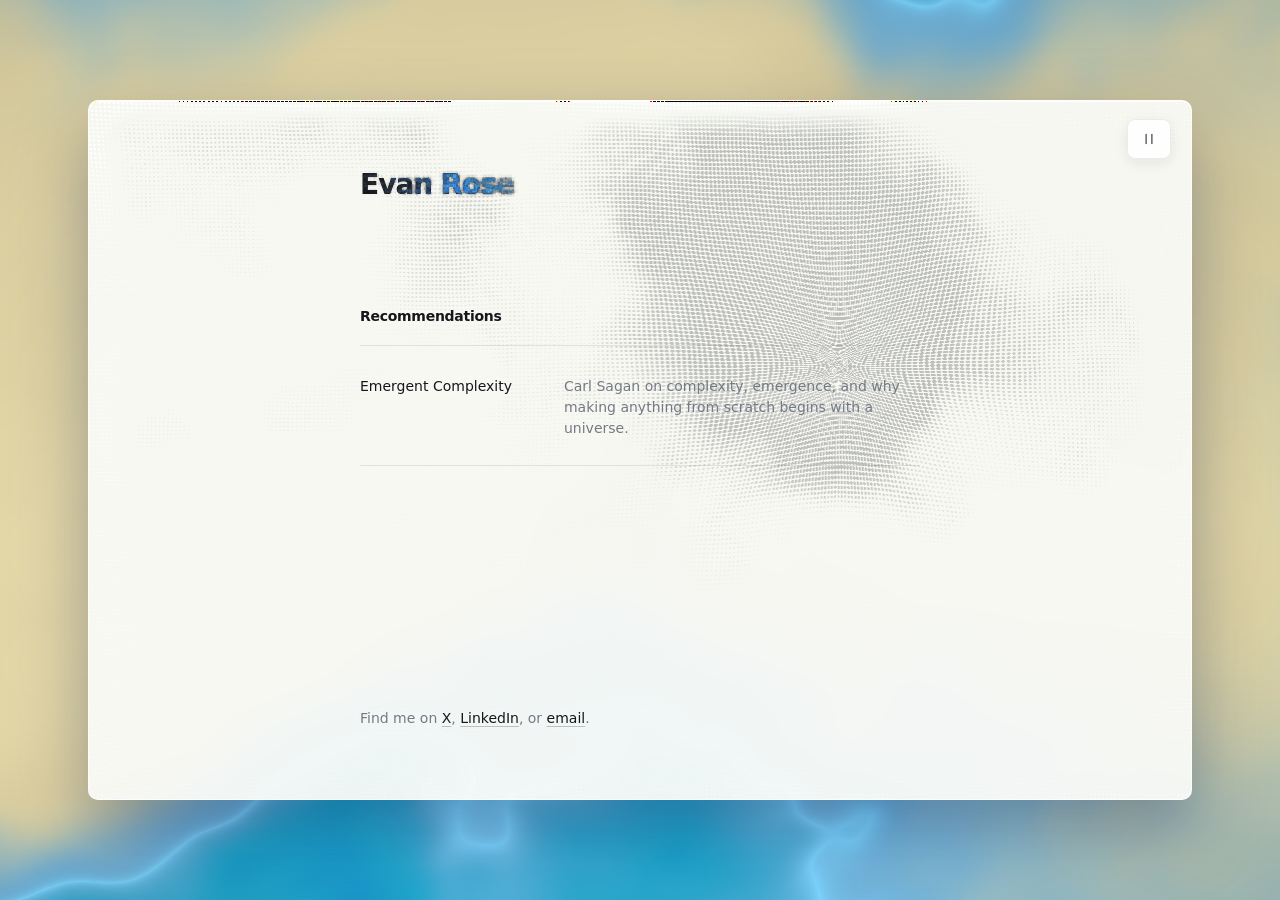
==== commit dd2861d0: "Simplify homepage controls" ====
--- a/index.html
+++ b/index.html
@@ -234,7 +234,6 @@
       cursor: pointer;
     }
 
-    .shader-control + .shader-control { border-left: 1px solid rgba(21, 23, 27, 0.08); }
     .shader-control:hover { background: rgba(21, 23, 27, 0.045); }
     .shader-control svg { width: 0.875rem; height: 0.875rem; }
 
@@ -283,9 +282,6 @@
         <svg class="pause-icon" viewBox="0 0 24 24" fill="none" stroke="currentColor" stroke-width="1.7" stroke-linecap="round" aria-hidden="true"><path d="M7 4v16M17 4v16"/></svg>
         <svg class="play-icon" viewBox="0 0 24 24" fill="none" aria-hidden="true" hidden><path d="M8 5v14l11-7z" fill="currentColor"/></svg>
       </button>
-      <button class="shader-control" id="texture-toggle" type="button" aria-label="Use sage shader texture" aria-pressed="false" title="Use sage shader texture">
-        <svg viewBox="0 0 24 24" fill="none" stroke="currentColor" stroke-width="1.6" stroke-linecap="round" aria-hidden="true"><circle cx="12" cy="12" r="3.5"/><path d="M12 2.5v2M12 19.5v2M2.5 12h2M19.5 12h2"/></svg>
-      </button>
     </div>
 
     <div class="content">
@@ -295,7 +291,7 @@
       </header>
 
       <section class="recommendations" aria-labelledby="recommendations-heading">
-        <h2 class="section-title" id="recommendations-heading">Recommendation</h2>
+        <h2 class="section-title" id="recommendations-heading">Recommendations</h2>
         <a class="recommendation" href="https://www.youtube.com/watch?v=0HqUYpGQIfs" target="_blank" rel="noopener noreferrer">
           <span class="recommendation-name">Emergent Complexity</span>
           <span class="recommendation-copy">Carl Sagan on complexity, emergence, and why making anything from scratch begins with a universe.</span>
@@ -414,7 +410,6 @@
 uniform vec2 u_mouse;
 uniform float u_time;
 uniform float u_dpr;
-uniform float u_palette;
 uniform float u_scroll;
 
 float hash21(vec2 p) {
@@ -476,30 +471,15 @@
   float dotRadius = mix(0.045, 0.38, density);
   float graphiteDot = 1.0 - smoothstep(dotRadius, dotRadius + 0.075, length(dotPoint));
 
-  float clusterCell = 34.0;
-  vec2 clusterId = floor(cssPixels / clusterCell);
-  vec2 clusterPoint = fract(cssPixels / clusterCell) - 0.5;
-  clusterPoint += (vec2(hash21(clusterId), hash21(clusterId + 8.7)) - 0.5) * 0.12;
-  float clusterField = smoothstep(0.34, 0.67, field + sweep * 0.22);
-  float cluster = 1.0 - smoothstep(0.08, 0.23, length(clusterPoint) + (1.0 - clusterField) * 0.26);
-  float dust = 1.0 - smoothstep(0.20, 0.47, length(fract(cssPixels / 5.2) - 0.5));
-  cluster = max(cluster, dust * clusterField * 0.32);
-
-  float particle = mix(graphiteDot, cluster, u_palette);
-  float alpha = mix(
-    graphiteDot * (0.07 + density * 0.70),
-    cluster * (0.12 + clusterField * 0.58),
-    u_palette
-  );
+  float particle = graphiteDot;
+  float alpha = graphiteDot * (0.07 + density * 0.70);
 
   float edgeFade = smoothstep(0.0, 0.06, uv.x) * smoothstep(0.0, 0.06, uv.y);
   edgeFade *= smoothstep(0.0, 0.06, 1.0 - uv.x) * smoothstep(0.0, 0.06, 1.0 - uv.y);
   alpha *= edgeFade;
 
   vec3 graphite = vec3(0.10, 0.12, 0.15);
-  vec3 sage = vec3(0.34, 0.51, 0.22);
-  vec3 ink = mix(graphite, sage, u_palette);
-  outColor = vec4(ink * particle, alpha);
+  outColor = vec4(graphite * particle, alpha);
 }
   </script>
 
@@ -644,7 +624,6 @@
       const identity = document.querySelector('.identity');
       const nameLabel = document.getElementById('name');
       const motionButton = document.getElementById('motion-toggle');
-      const textureButton = document.getElementById('texture-toggle');
       const pauseIcon = motionButton.querySelector('.pause-icon');
       const playIcon = motionButton.querySelector('.play-icon');
       const reduceMotion = window.matchMedia('(prefers-reduced-motion: reduce)');
@@ -685,7 +664,7 @@
         if (!gl.getProgramParameter(program, gl.LINK_STATUS)) return null;
 
         const uniforms = {};
-        ['u_resolution', 'u_mouse', 'u_time', 'u_dpr', 'u_palette', 'u_scroll'].forEach(name => {
+        ['u_resolution', 'u_mouse', 'u_time', 'u_dpr', 'u_scroll'].forEach(name => {
           uniforms[name] = gl.getUniformLocation(program, name);
         });
 
@@ -710,7 +689,6 @@
           if (uniforms.u_mouse) gl.uniform2f(uniforms.u_mouse, state.mouseX, state.mouseY);
           if (uniforms.u_time) gl.uniform1f(uniforms.u_time, state.time);
           if (uniforms.u_dpr) gl.uniform1f(uniforms.u_dpr, dpr);
-          if (uniforms.u_palette) gl.uniform1f(uniforms.u_palette, state.palette);
           if (uniforms.u_scroll) gl.uniform1f(uniforms.u_scroll, window.scrollY * 0.002);
           gl.drawArrays(gl.TRIANGLES, 0, 3);
         }
@@ -949,7 +927,6 @@
 
       const state = {
         time: 0,
-        palette: 0,
         paused: reduceMotion.matches,
         mouseX: 0.68,
         mouseY: 0.62,
@@ -968,14 +945,6 @@
         playIcon.hidden = !paused;
       }
 
-      function setPalette(palette) {
-        state.palette = palette;
-        const sage = palette === 1;
-        textureButton.setAttribute('aria-pressed', String(sage));
-        textureButton.setAttribute('aria-label', sage ? 'Use graphite shader texture' : 'Use sage shader texture');
-        textureButton.title = sage ? 'Use graphite shader texture' : 'Use sage shader texture';
-      }
-
       function updatePointer(event) {
         state.targetX = Math.max(0, Math.min(1, event.clientX / window.innerWidth));
         state.targetY = Math.max(0, Math.min(1, 1 - event.clientY / window.innerHeight));
@@ -986,11 +955,9 @@
       }
 
       motionButton.addEventListener('click', () => setPaused(!state.paused));
-      textureButton.addEventListener('click', () => setPalette(state.palette === 0 ? 1 : 0));
       window.addEventListener('pointermove', updatePointer, { passive: true });
       reduceMotion.addEventListener('change', event => setPaused(event.matches));
       setPaused(state.paused);
-      setPalette(0);
 
       let last = performance.now();
       function frame(now) {
@@ -1004,7 +971,6 @@
 
         if (liquid) liquid.draw({
           time: state.time,
-          palette: state.palette,
           mouseX: state.targetX,
           mouseY: state.targetY
         });
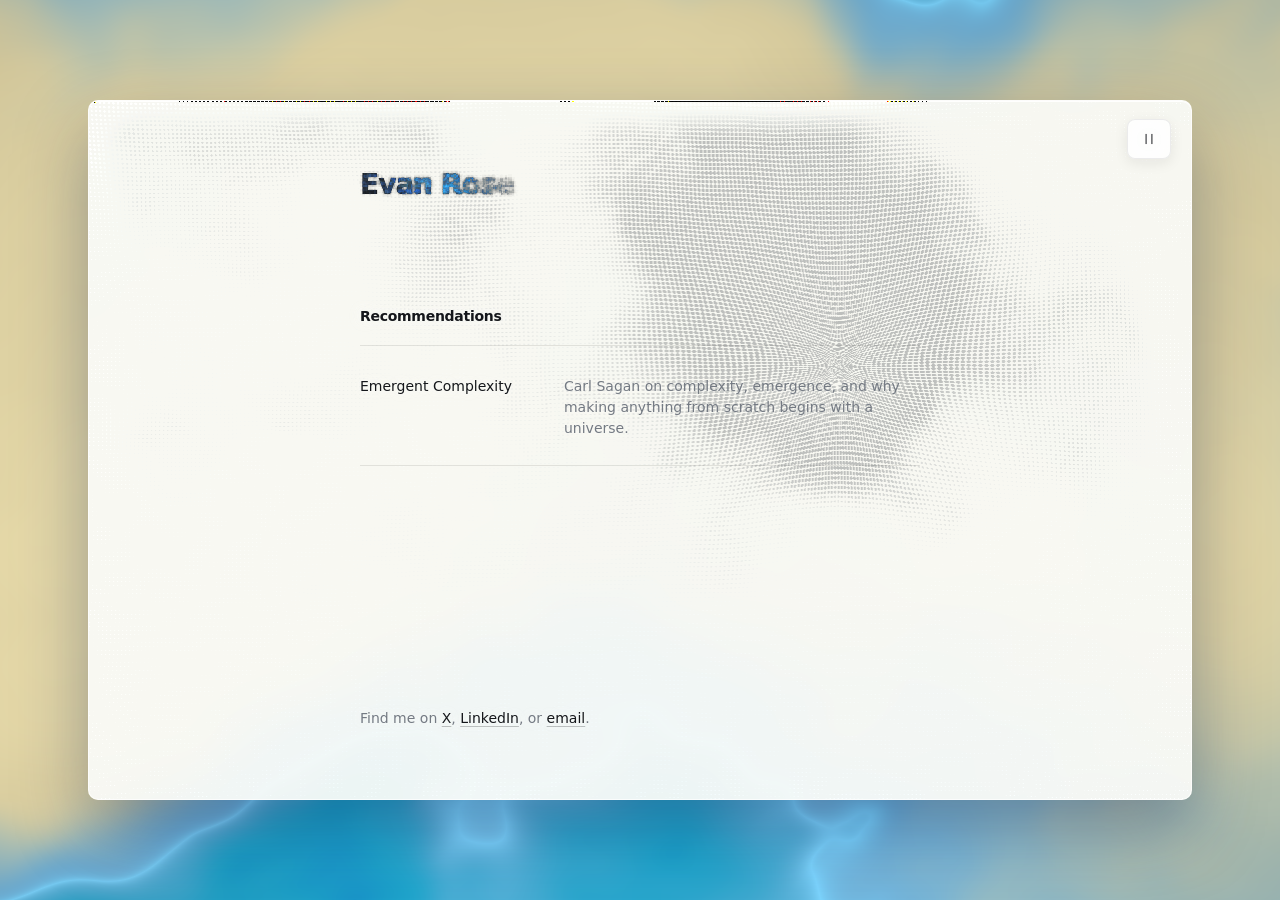
==== commit 9c5a7432: "Add liquid favicon" ====
--- a/index.html
+++ b/index.html
@@ -7,7 +7,8 @@
   <title>Evan Rose</title>
   <meta name="description" content="Evan Rose — a personal index of recommendations and ways to say hello.">
   <meta name="robots" content="index,follow">
-  <link rel="icon" href="data:,">
+  <link rel="icon" href="favicon.png" type="image/png" sizes="64x64">
+  <link rel="apple-touch-icon" href="apple-touch-icon.png" sizes="180x180">
   <style>
     *, *::before, *::after { box-sizing: border-box; }
 
